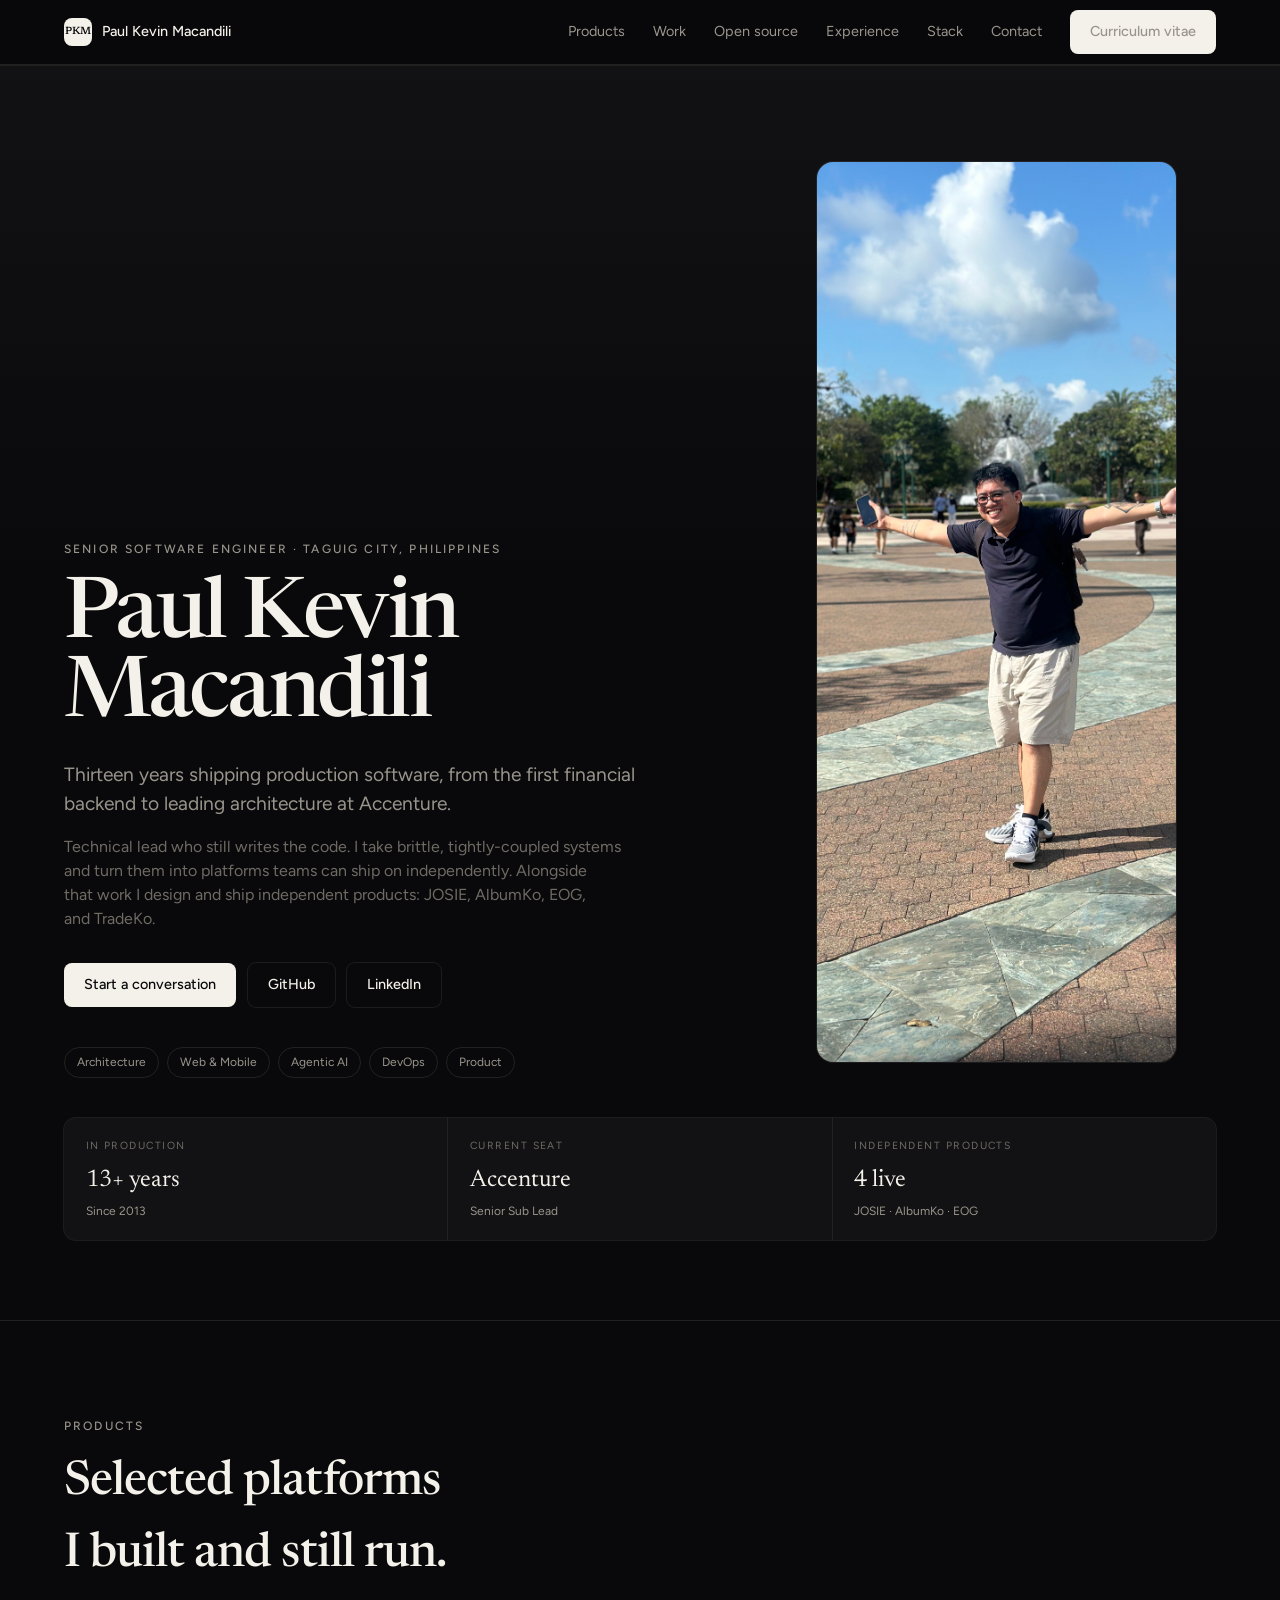
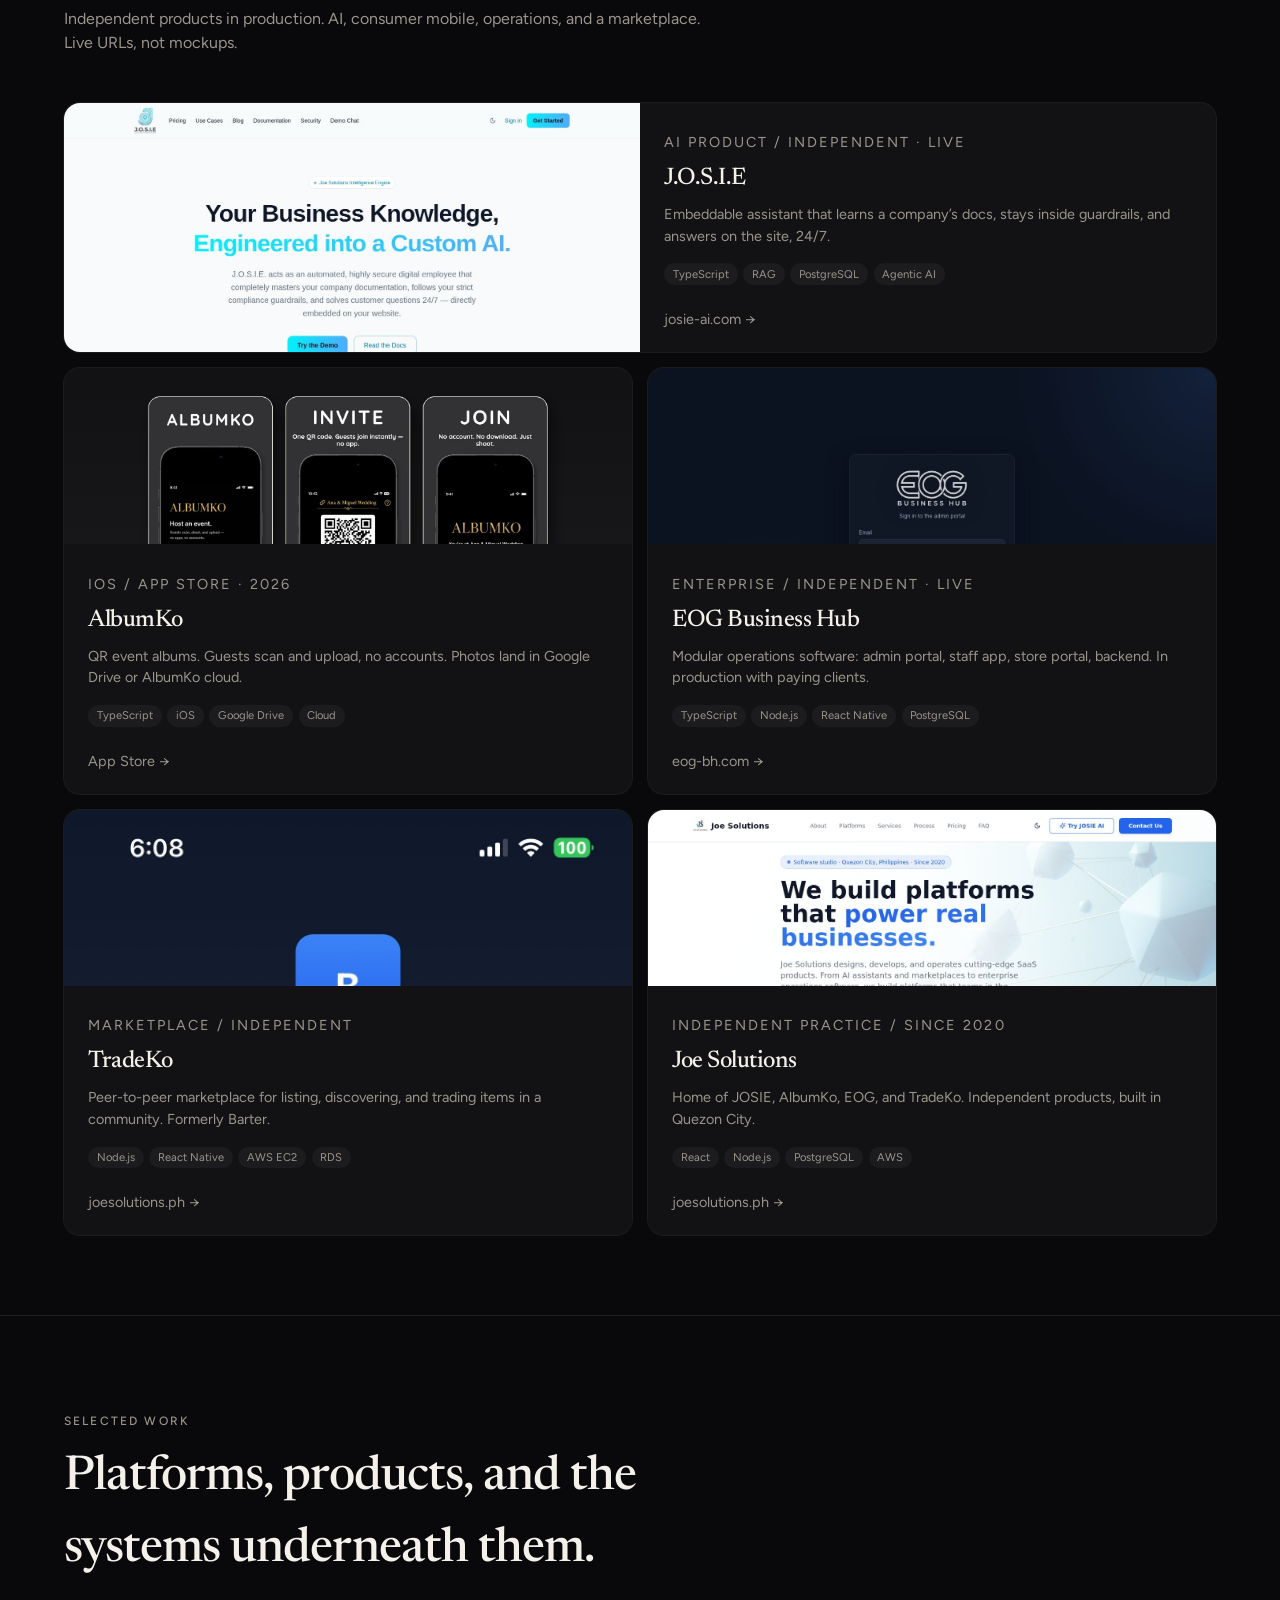
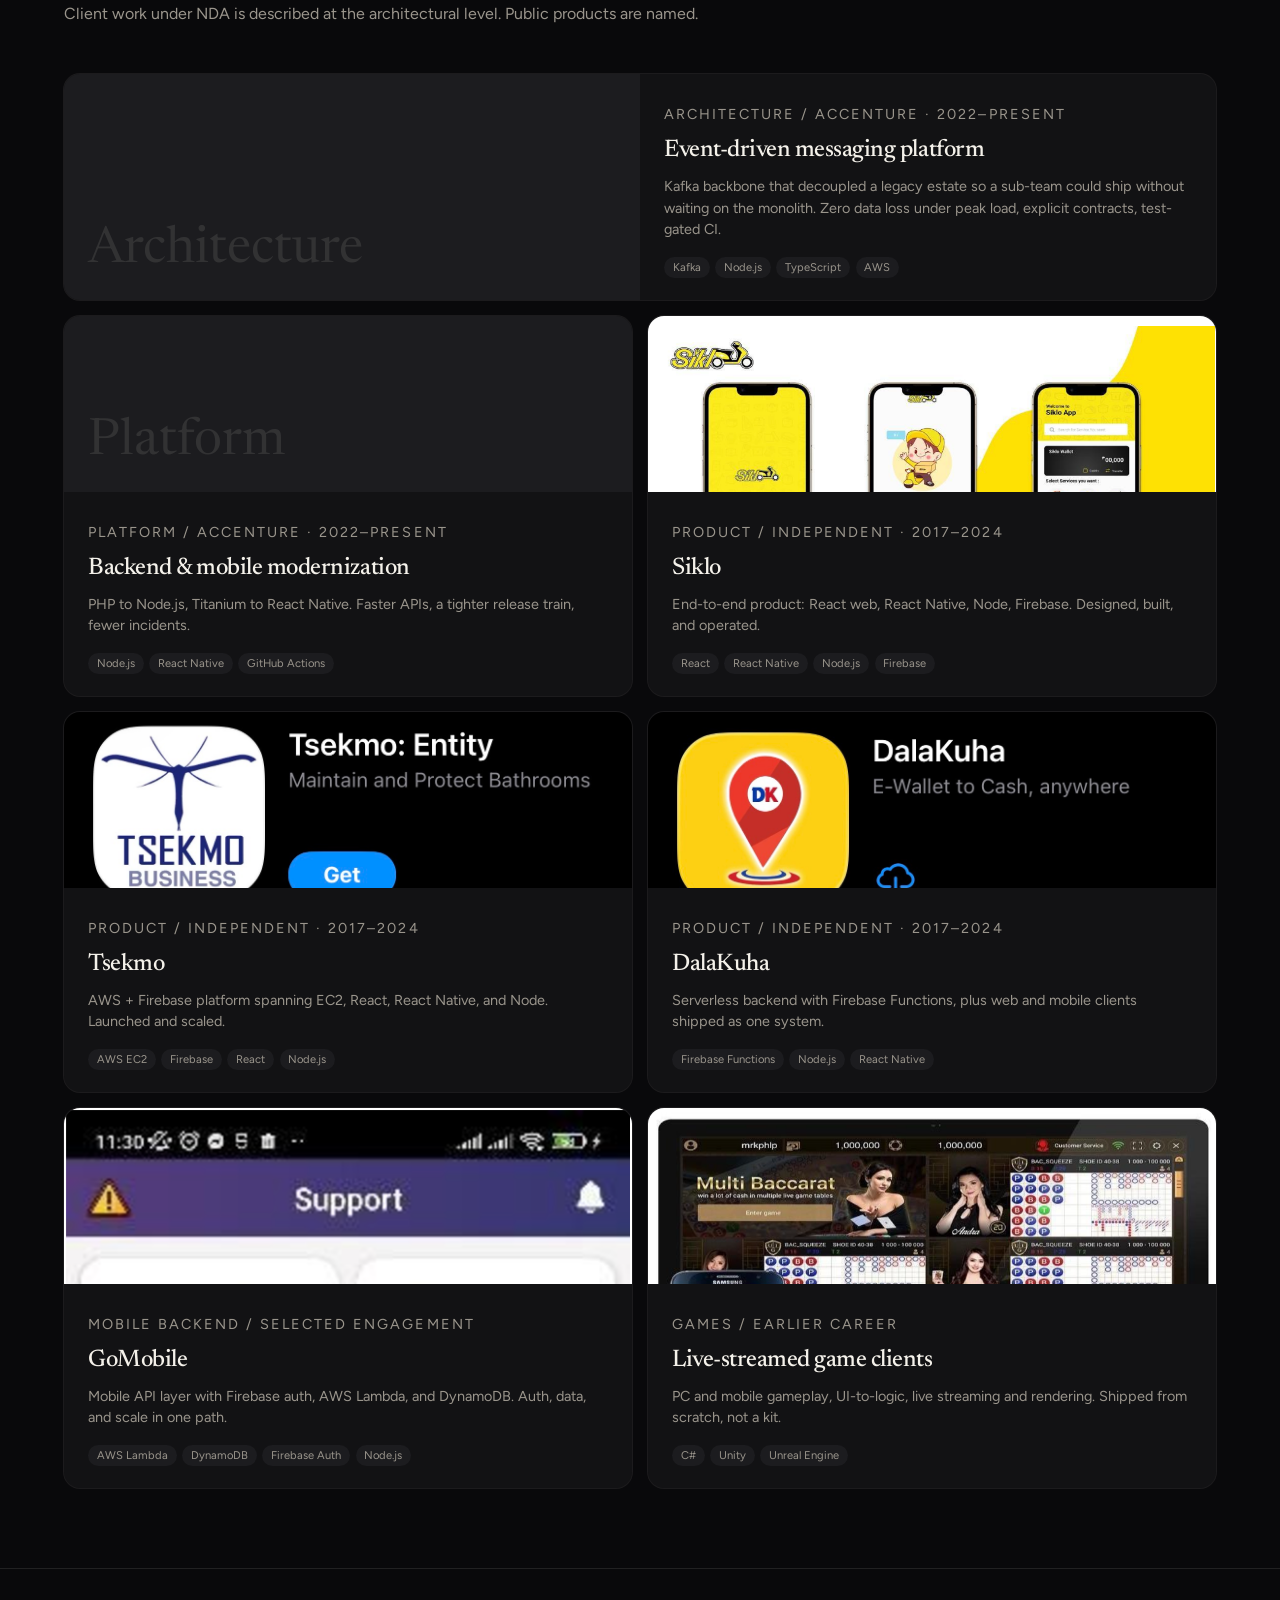
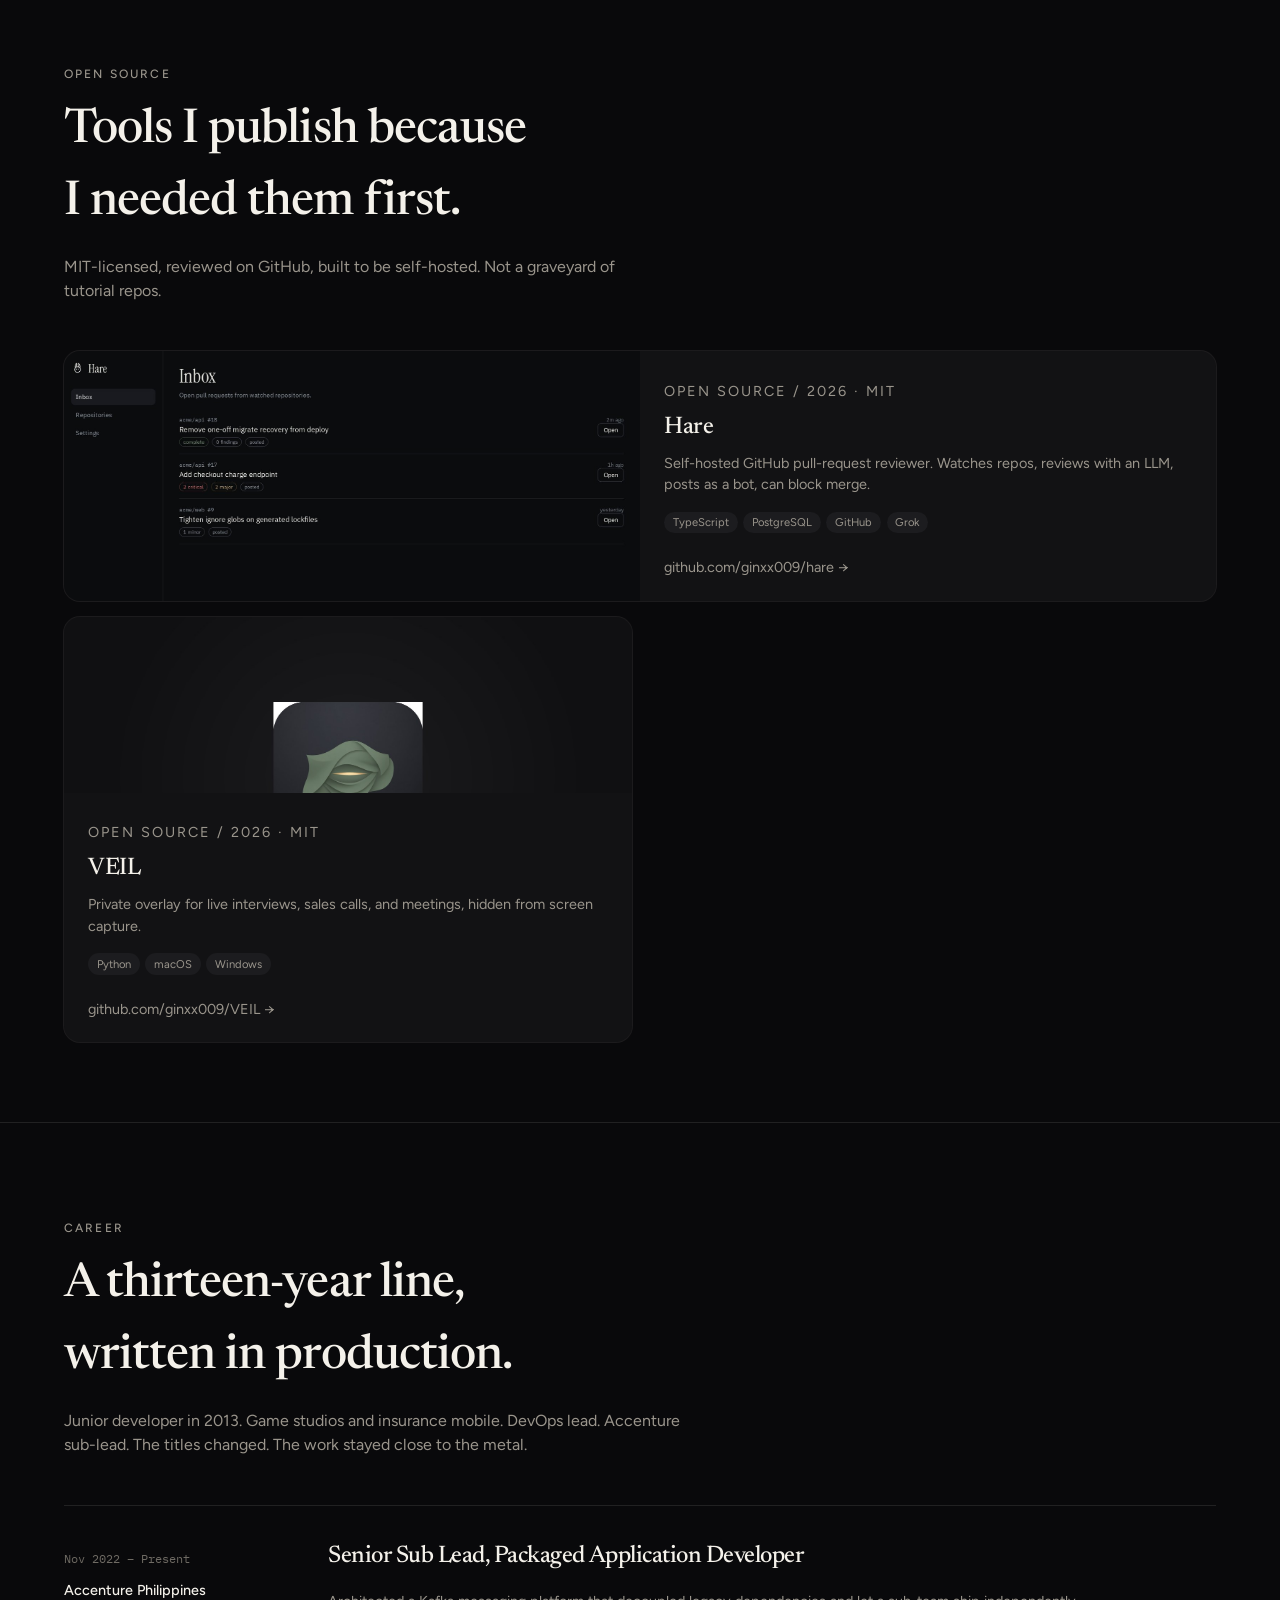
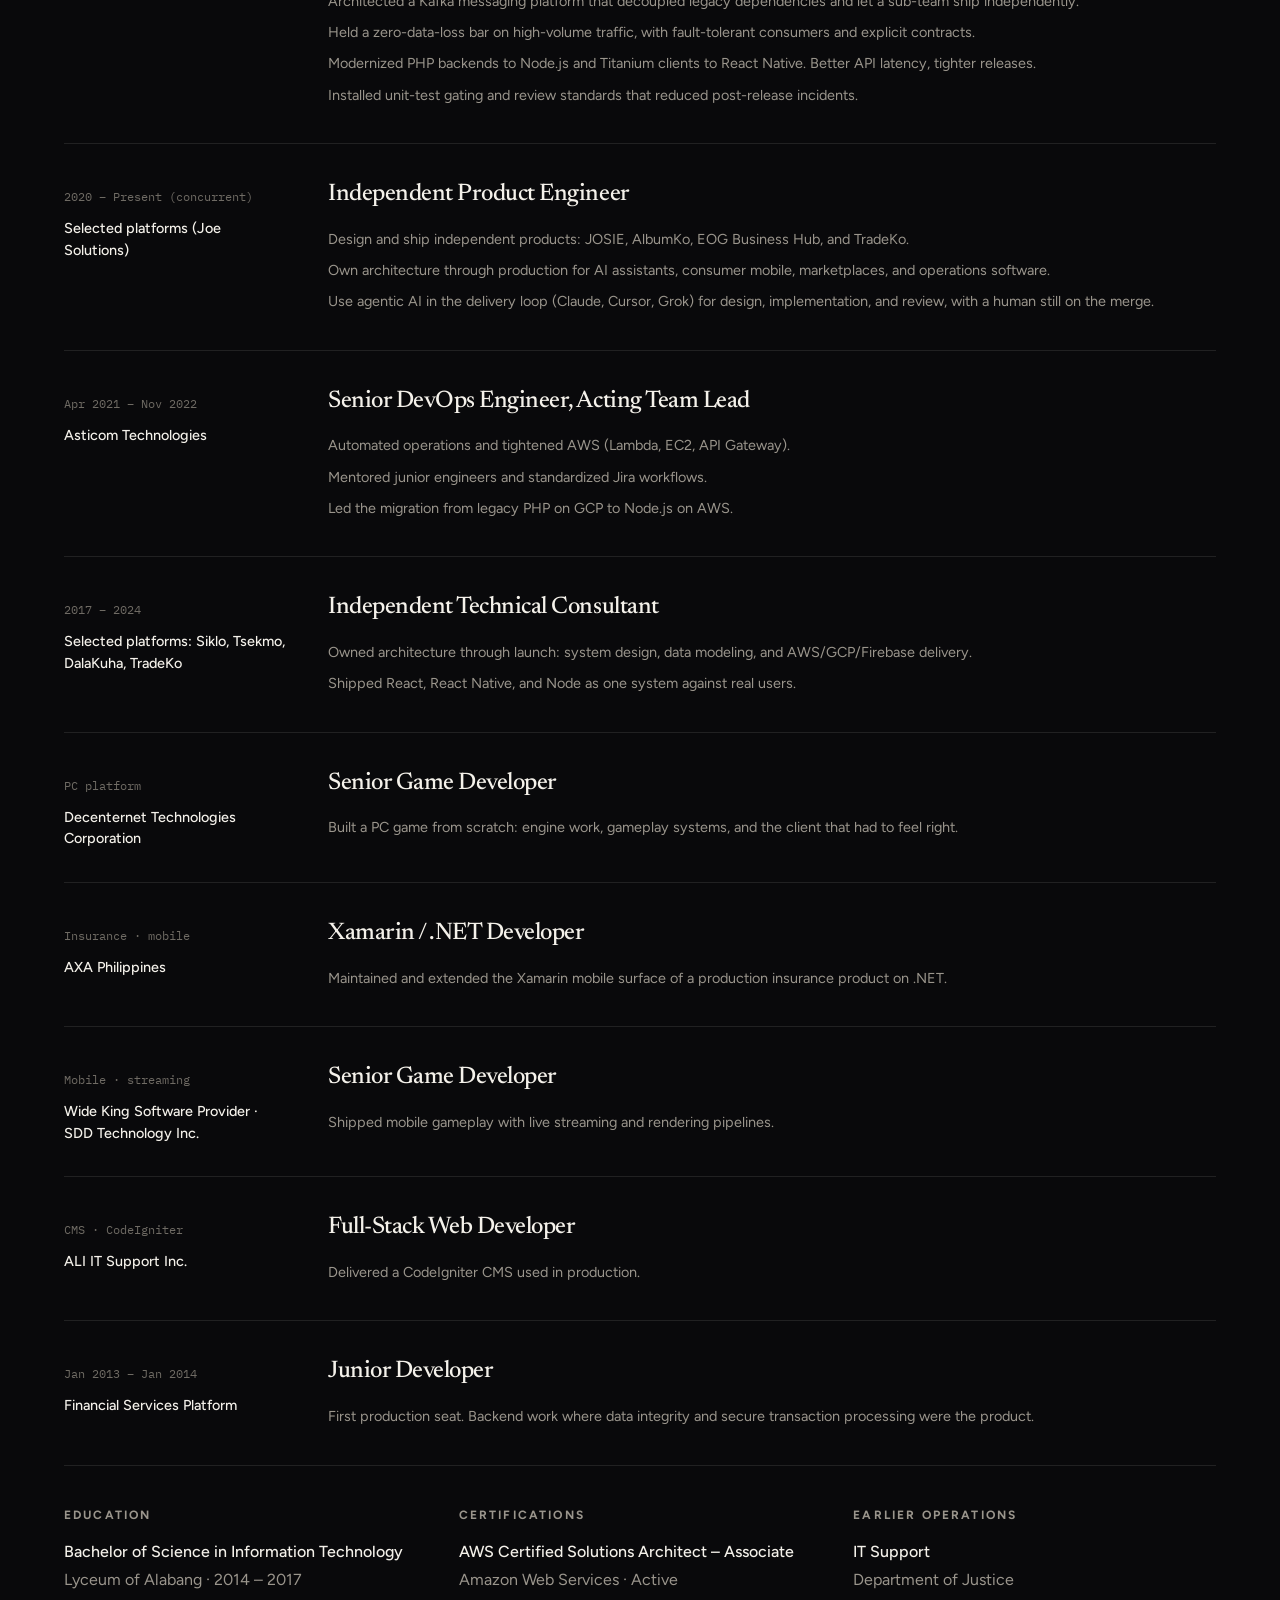
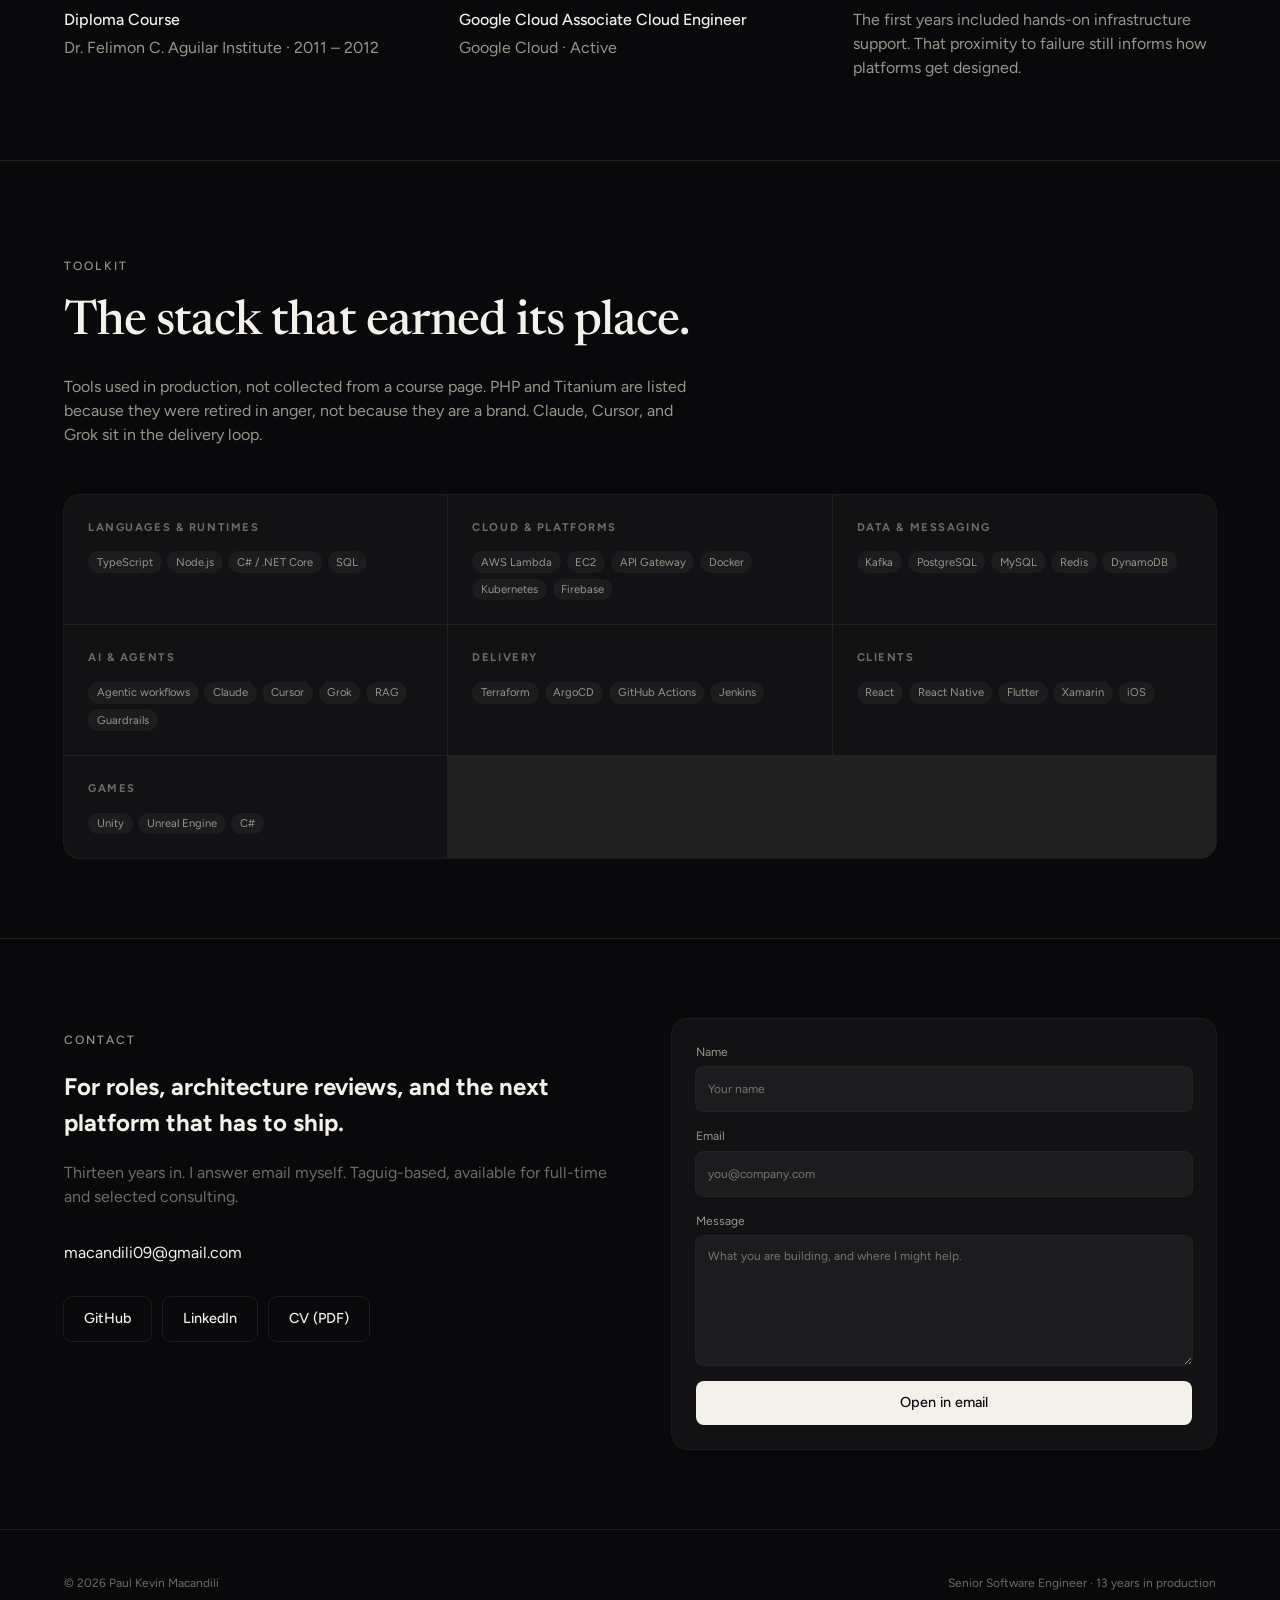
==== pkm.html @ 1a78fdb7 "Add cache-bust copy at /pkm.html so regional CDNs cannot serve the old index." ====
<!DOCTYPE html>
<html lang="en">
<head>
  <meta charset="utf-8" />
  <meta name="viewport" content="width=device-width, initial-scale=1" />
  <title>Paul Kevin Macandili · Senior Software Engineer</title>
  <meta name="description" content="Senior Software Engineer with 13 years in production. Architecture, web, mobile, DevOps, agentic AI, and game systems. Taguig, Philippines." />
  <meta name="theme-color" content="#09090b" />
  <meta name="author" content="Paul Kevin Macandili" />
  <meta http-equiv="Cache-Control" content="no-cache, no-store, must-revalidate" />
  <meta http-equiv="Pragma" content="no-cache" />
  <link rel="icon" type="image/svg+xml" href="favicon.svg?v=20260912" />
  <link rel="preconnect" href="https://fonts.googleapis.com" />
  <link rel="preconnect" href="https://fonts.gstatic.com" crossorigin />
  <link href="https://fonts.googleapis.com/css2?family=Figtree:ital,wght@0,400;0,500;0,600;0,700;1,400&family=IBM+Plex+Mono:wght@400;500&family=Newsreader:ital,opsz,wght@0,6..72,400;0,6..72,500;0,6..72,600;1,6..72,400&display=swap" rel="stylesheet" />
  <link rel="stylesheet" href="css/pkm.css?v=20260912c" />
</head>
<body>
  <a class="skip" href="#main">Skip to content</a>
  <header class="nav">
    <div class="wrap nav-inner">
      <a class="brand" href="#top"><span class="mark">PKM</span><span>Paul Kevin Macandili</span></a>
      <nav class="nav-links" aria-label="Primary">
        <a href="#products">Products</a>
        <a href="#work">Work</a>
        <a href="#open-source">Open source</a>
        <a href="#experience">Experience</a>
        <a href="#stack">Stack</a>
        <a href="#contact">Contact</a>
        <a class="btn btn-primary" href="file/Paul_Kevin_Macandili_CV_2025.pdf" download>Curriculum vitae</a>
      </nav>
      <button class="menu-btn" type="button" aria-label="Open menu" data-menu>☰</button>
    </div>
    <div class="wrap mobile-nav" id="mobile-nav" hidden>
      <a href="#products">Products</a>
      <a href="#work">Work</a>
      <a href="#open-source">Open source</a>
      <a href="#experience">Experience</a>
      <a href="#stack">Stack</a>
      <a href="#contact">Contact</a>
      <a href="file/Paul_Kevin_Macandili_CV_2025.pdf" download>Curriculum vitae</a>
    </div>
  </header>

  <main id="main">
    <section class="hero" id="top">
      <div class="wrap">
        <div class="hero-grid">
          <div>
            <p class="eyebrow">Senior Software Engineer · Taguig City, Philippines</p>
            <h1>Paul Kevin Macandili</h1>
            <p class="lede">Thirteen years shipping production software, from the first financial backend to leading architecture at Accenture.</p>
            <p class="body">Technical lead who still writes the code. I take brittle, tightly-coupled systems and turn them into platforms teams can ship on independently. Alongside that work I design and ship independent products: JOSIE, AlbumKo, EOG, and TradeKo.</p>
            <div class="actions">
              <a class="btn btn-primary" href="#contact">Start a conversation</a>
              <a class="btn btn-ghost" href="https://github.com/ginxx009" target="_blank" rel="noreferrer">GitHub</a>
              <a class="btn btn-ghost" href="https://linkedin.com/in/paulkevinm1995" target="_blank" rel="noreferrer">LinkedIn</a>
            </div>
            <ul class="chips">
              <li>Architecture</li>
              <li>Web & Mobile</li>
              <li>Agentic AI</li>
              <li>DevOps</li>
              <li>Product</li>
            </ul>
          </div>
          <figure class="photo">
            <img src="images/profile.jpg" alt="Paul Kevin Macandili, Senior Software Engineer" width="675" height="900" />
          </figure>
        </div>
        <dl class="metrics">
          <div>
            <dt>In production</dt>
            <dd>13+ years</dd>
            <dd class="note">Since 2013</dd>
          </div>
          <div>
            <dt>Current seat</dt>
            <dd>Accenture</dd>
            <dd class="note">Senior Sub Lead</dd>
          </div>
          <div>
            <dt>Independent products</dt>
            <dd>4 live</dd>
            <dd class="note">JOSIE · AlbumKo · EOG</dd>
          </div>
        </dl>
      </div>
    </section>

    <section id="products">
      <div class="wrap">
        <header class="sec-h">
          <p class="eyebrow">Products</p>
          <h2>Selected platforms I built and still run.</h2>
          <p>Independent products in production. AI, consumer mobile, operations, and a marketplace. Live URLs, not mockups.</p>
        </header>
        <ul class="work">
          <li>
            <article class="card">
              <div class="visual" style="padding:0;min-height:14rem"><img src="images/josie.jpg" alt="" /></div>
              <div class="card-body">
                <div>
                  <p class="kicker">AI product / Independent · live</p>
                  <h3>J.O.S.I.E</h3>
                  <p>Embeddable assistant that learns a company’s docs, stays inside guardrails, and answers on the site, 24/7.</p>
                </div>
                <ul class="tags"><li>TypeScript</li><li>RAG</li><li>PostgreSQL</li><li>Agentic AI</li></ul>
                <p><a href="https://josie-ai.com" target="_blank" rel="noreferrer">josie-ai.com →</a></p>
              </div>
            </article>
          </li>
          <li>
            <article class="card">
              <div class="visual" style="padding:0;min-height:11rem"><img src="images/albumko.jpg" alt="AlbumKo App Store screenshots" /></div>
              <div class="card-body">
                <div>
                  <p class="kicker">iOS / App Store · 2026</p>
                  <h3>AlbumKo</h3>
                  <p>QR event albums. Guests scan and upload, no accounts. Photos land in Google Drive or AlbumKo cloud.</p>
                </div>
                <ul class="tags"><li>TypeScript</li><li>iOS</li><li>Google Drive</li><li>Cloud</li></ul>
                <p><a href="https://apps.apple.com/us/app/albumko/id6804760243" target="_blank" rel="noreferrer">App Store →</a></p>
              </div>
            </article>
          </li>
          <li>
            <article class="card">
              <div class="visual" style="padding:0;min-height:11rem"><img src="images/eog.jpg" alt="" /></div>
              <div class="card-body">
                <div>
                  <p class="kicker">Enterprise / Independent · live</p>
                  <h3>EOG Business Hub</h3>
                  <p>Modular operations software: admin portal, staff app, store portal, backend. In production with paying clients.</p>
                </div>
                <ul class="tags"><li>TypeScript</li><li>Node.js</li><li>React Native</li><li>PostgreSQL</li></ul>
                <p><a href="https://eog-bh.com" target="_blank" rel="noreferrer">eog-bh.com →</a></p>
              </div>
            </article>
          </li>
          <li>
            <article class="card">
              <div class="visual" style="padding:0;min-height:11rem"><img src="images/tradeko.jpg" alt="" /></div>
              <div class="card-body">
                <div>
                  <p class="kicker">Marketplace / Independent</p>
                  <h3>TradeKo</h3>
                  <p>Peer-to-peer marketplace for listing, discovering, and trading items in a community. Formerly Barter.</p>
                </div>
                <ul class="tags"><li>Node.js</li><li>React Native</li><li>AWS EC2</li><li>RDS</li></ul>
                <p><a href="https://joesolutions.ph" target="_blank" rel="noreferrer">joesolutions.ph →</a></p>
              </div>
            </article>
          </li>
          <li>
            <article class="card">
              <div class="visual" style="padding:0;min-height:11rem"><img src="images/joesolutions.jpg" alt="" /></div>
              <div class="card-body">
                <div>
                  <p class="kicker">Independent practice / since 2020</p>
                  <h3>Joe Solutions</h3>
                  <p>Home of JOSIE, AlbumKo, EOG, and TradeKo. Independent products, built in Quezon City.</p>
                </div>
                <ul class="tags"><li>React</li><li>Node.js</li><li>PostgreSQL</li><li>AWS</li></ul>
                <p><a href="https://joesolutions.ph" target="_blank" rel="noreferrer">joesolutions.ph →</a></p>
              </div>
            </article>
          </li>
        </ul>
      </div>
    </section>

    <section id="work">
      <div class="wrap">
        <header class="sec-h">
          <p class="eyebrow">Selected work</p>
          <h2>Platforms, products, and the systems underneath them.</h2>
          <p>Client work under NDA is described at the architectural level. Public products are named.</p>
        </header>
        <ul class="work">
          <li>
            <article class="card">
              <div class="visual"><span class="kind">Architecture</span></div>
              <div class="card-body">
                <div>
                  <p class="kicker">Architecture / Accenture · 2022–present</p>
                  <h3>Event-driven messaging platform</h3>
                  <p>Kafka backbone that decoupled a legacy estate so a sub-team could ship without waiting on the monolith. Zero data loss under peak load, explicit contracts, test-gated CI.</p>
                </div>
                <ul class="tags"><li>Kafka</li><li>Node.js</li><li>TypeScript</li><li>AWS</li></ul>
              </div>
            </article>
          </li>
          <li>
            <article class="card">
              <div class="visual"><span class="kind">Platform</span></div>
              <div class="card-body">
                <div>
                  <p class="kicker">Platform / Accenture · 2022–present</p>
                  <h3>Backend & mobile modernization</h3>
                  <p>PHP to Node.js, Titanium to React Native. Faster APIs, a tighter release train, fewer incidents.</p>
                </div>
                <ul class="tags"><li>Node.js</li><li>React Native</li><li>GitHub Actions</li></ul>
              </div>
            </article>
          </li>
          <li>
            <article class="card">
              <div class="visual" style="padding:0;min-height:11rem"><img src="file/Projects/Siklo/img1.png" alt="" /></div>
              <div class="card-body">
                <div>
                  <p class="kicker">Product / Independent · 2017–2024</p>
                  <h3>Siklo</h3>
                  <p>End-to-end product: React web, React Native, Node, Firebase. Designed, built, and operated.</p>
                </div>
                <ul class="tags"><li>React</li><li>React Native</li><li>Node.js</li><li>Firebase</li></ul>
              </div>
            </article>
          </li>
          <li>
            <article class="card">
              <div class="visual" style="padding:0;min-height:11rem"><img src="file/Projects/Tsekmo/img1.jpg" alt="" /></div>
              <div class="card-body">
                <div>
                  <p class="kicker">Product / Independent · 2017–2024</p>
                  <h3>Tsekmo</h3>
                  <p>AWS + Firebase platform spanning EC2, React, React Native, and Node. Launched and scaled.</p>
                </div>
                <ul class="tags"><li>AWS EC2</li><li>Firebase</li><li>React</li><li>Node.js</li></ul>
              </div>
            </article>
          </li>
          <li>
            <article class="card">
              <div class="visual" style="padding:0;min-height:11rem"><img src="file/Projects/DalaKuha/img1.jpg" alt="" /></div>
              <div class="card-body">
                <div>
                  <p class="kicker">Product / Independent · 2017–2024</p>
                  <h3>DalaKuha</h3>
                  <p>Serverless backend with Firebase Functions, plus web and mobile clients shipped as one system.</p>
                </div>
                <ul class="tags"><li>Firebase Functions</li><li>Node.js</li><li>React Native</li></ul>
              </div>
            </article>
          </li>
          <li>
            <article class="card">
              <div class="visual" style="padding:0;min-height:11rem"><img src="file/Projects/GoMobile/img1.png" alt="" /></div>
              <div class="card-body">
                <div>
                  <p class="kicker">Mobile backend / Selected engagement</p>
                  <h3>GoMobile</h3>
                  <p>Mobile API layer with Firebase auth, AWS Lambda, and DynamoDB. Auth, data, and scale in one path.</p>
                </div>
                <ul class="tags"><li>AWS Lambda</li><li>DynamoDB</li><li>Firebase Auth</li><li>Node.js</li></ul>
              </div>
            </article>
          </li>
          <li>
            <article class="card">
              <div class="visual" style="padding:0;min-height:11rem"><img src="file/Projects/Games/img1.png" alt="" /></div>
              <div class="card-body">
                <div>
                  <p class="kicker">Games / earlier career</p>
                  <h3>Live-streamed game clients</h3>
                  <p>PC and mobile gameplay, UI-to-logic, live streaming and rendering. Shipped from scratch, not a kit.</p>
                </div>
                <ul class="tags"><li>C#</li><li>Unity</li><li>Unreal Engine</li></ul>
              </div>
            </article>
          </li>
        </ul>
      </div>
    </section>

    <section id="open-source">
      <div class="wrap">
        <header class="sec-h">
          <p class="eyebrow">Open source</p>
          <h2>Tools I publish because I needed them first.</h2>
          <p>MIT-licensed, reviewed on GitHub, built to be self-hosted. Not a graveyard of tutorial repos.</p>
        </header>
        <ul class="work">
          <li>
            <article class="card">
              <div class="visual" style="padding:0;min-height:14rem"><img src="images/hare.jpg" alt="Hare inbox of watched pull requests" /></div>
              <div class="card-body">
                <div>
                  <p class="kicker">Open source / 2026 · MIT</p>
                  <h3>Hare</h3>
                  <p>Self-hosted GitHub pull-request reviewer. Watches repos, reviews with an LLM, posts as a bot, can block merge.</p>
                </div>
                <ul class="tags"><li>TypeScript</li><li>PostgreSQL</li><li>GitHub</li><li>Grok</li></ul>
                <p><a href="https://github.com/ginxx009/hare" target="_blank" rel="noreferrer">github.com/ginxx009/hare →</a></p>
              </div>
            </article>
          </li>
          <li>
            <article class="card">
              <div class="visual" style="padding:0;min-height:11rem"><img src="images/veil.jpg" alt="VEIL icon" /></div>
              <div class="card-body">
                <div>
                  <p class="kicker">Open source / 2026 · MIT</p>
                  <h3>VEIL</h3>
                  <p>Private overlay for live interviews, sales calls, and meetings, hidden from screen capture.</p>
                </div>
                <ul class="tags"><li>Python</li><li>macOS</li><li>Windows</li></ul>
                <p><a href="https://github.com/ginxx009/VEIL" target="_blank" rel="noreferrer">github.com/ginxx009/VEIL →</a></p>
              </div>
            </article>
          </li>
        </ul>
      </div>
    </section>

    <section id="experience">
      <div class="wrap">
        <header class="sec-h">
          <p class="eyebrow">Career</p>
          <h2>A thirteen-year line, written in production.</h2>
          <p>Junior developer in 2013. Game studios and insurance mobile. DevOps lead. Accenture sub-lead. The titles changed. The work stayed close to the metal.</p>
        </header>
        <ol class="timeline">
          <li>
            <div>
              <p class="when">Nov 2022 – Present</p>
              <p class="co">Accenture Philippines</p>
            </div>
            <div>
              <h3>Senior Sub Lead, Packaged Application Developer</h3>
              <ul>
                <li>Architected a Kafka messaging platform that decoupled legacy dependencies and let a sub-team ship independently.</li>
                <li>Held a zero-data-loss bar on high-volume traffic, with fault-tolerant consumers and explicit contracts.</li>
                <li>Modernized PHP backends to Node.js and Titanium clients to React Native. Better API latency, tighter releases.</li>
                <li>Installed unit-test gating and review standards that reduced post-release incidents.</li>
              </ul>
            </div>
          </li>
          <li>
            <div>
              <p class="when">2020 – Present (concurrent)</p>
              <p class="co">Selected platforms (Joe Solutions)</p>
            </div>
            <div>
              <h3>Independent Product Engineer</h3>
              <ul>
                <li>Design and ship independent products: JOSIE, AlbumKo, EOG Business Hub, and TradeKo.</li>
                <li>Own architecture through production for AI assistants, consumer mobile, marketplaces, and operations software.</li>
                <li>Use agentic AI in the delivery loop (Claude, Cursor, Grok) for design, implementation, and review, with a human still on the merge.</li>
              </ul>
            </div>
          </li>
          <li>
            <div>
              <p class="when">Apr 2021 – Nov 2022</p>
              <p class="co">Asticom Technologies</p>
            </div>
            <div>
              <h3>Senior DevOps Engineer, Acting Team Lead</h3>
              <ul>
                <li>Automated operations and tightened AWS (Lambda, EC2, API Gateway).</li>
                <li>Mentored junior engineers and standardized Jira workflows.</li>
                <li>Led the migration from legacy PHP on GCP to Node.js on AWS.</li>
              </ul>
            </div>
          </li>
          <li>
            <div>
              <p class="when">2017 – 2024</p>
              <p class="co">Selected platforms: Siklo, Tsekmo, DalaKuha, TradeKo</p>
            </div>
            <div>
              <h3>Independent Technical Consultant</h3>
              <ul>
                <li>Owned architecture through launch: system design, data modeling, and AWS/GCP/Firebase delivery.</li>
                <li>Shipped React, React Native, and Node as one system against real users.</li>
              </ul>
            </div>
          </li>
          <li>
            <div>
              <p class="when">PC platform</p>
              <p class="co">Decenternet Technologies Corporation</p>
            </div>
            <div>
              <h3>Senior Game Developer</h3>
              <ul>
                <li>Built a PC game from scratch: engine work, gameplay systems, and the client that had to feel right.</li>
              </ul>
            </div>
          </li>
          <li>
            <div>
              <p class="when">Insurance · mobile</p>
              <p class="co">AXA Philippines</p>
            </div>
            <div>
              <h3>Xamarin / .NET Developer</h3>
              <ul>
                <li>Maintained and extended the Xamarin mobile surface of a production insurance product on .NET.</li>
              </ul>
            </div>
          </li>
          <li>
            <div>
              <p class="when">Mobile · streaming</p>
              <p class="co">Wide King Software Provider · SDD Technology Inc.</p>
            </div>
            <div>
              <h3>Senior Game Developer</h3>
              <ul>
                <li>Shipped mobile gameplay with live streaming and rendering pipelines.</li>
              </ul>
            </div>
          </li>
          <li>
            <div>
              <p class="when">CMS · CodeIgniter</p>
              <p class="co">ALI IT Support Inc.</p>
            </div>
            <div>
              <h3>Full-Stack Web Developer</h3>
              <ul>
                <li>Delivered a CodeIgniter CMS used in production.</li>
              </ul>
            </div>
          </li>
          <li>
            <div>
              <p class="when">Jan 2013 – Jan 2014</p>
              <p class="co">Financial Services Platform</p>
            </div>
            <div>
              <h3>Junior Developer</h3>
              <ul>
                <li>First production seat. Backend work where data integrity and secure transaction processing were the product.</li>
              </ul>
            </div>
          </li>
        </ol>
        <div class="split split-3">
          <div>
            <h3>Education</h3>
            <p style="margin:1rem 0 0;font-weight:500">Bachelor of Science in Information Technology</p>
            <p style="color:var(--muted);margin:0.25rem 0 0">Lyceum of Alabang · 2014 – 2017</p>
            <p style="margin:1rem 0 0;font-weight:500">Diploma Course</p>
            <p style="color:var(--muted);margin:0.25rem 0 0">Dr. Felimon C. Aguilar Institute · 2011 – 2012</p>
          </div>
          <div>
            <h3>Certifications</h3>
            <p style="margin:1rem 0 0;font-weight:500">AWS Certified Solutions Architect – Associate</p>
            <p style="color:var(--muted);margin:0.25rem 0 0">Amazon Web Services · Active</p>
            <p style="margin:1rem 0 0;font-weight:500">Google Cloud Associate Cloud Engineer</p>
            <p style="color:var(--muted);margin:0.25rem 0 0">Google Cloud · Active</p>
          </div>
          <div>
            <h3>Earlier operations</h3>
            <p style="margin:1rem 0 0;font-weight:500">IT Support</p>
            <p style="color:var(--muted);margin:0.25rem 0 0">Department of Justice</p>
            <p style="color:var(--muted);margin:1rem 0 0">The first years included hands-on infrastructure support. That proximity to failure still informs how platforms get designed.</p>
          </div>
        </div>
      </div>
    </section>

    <section id="stack">
      <div class="wrap">
        <header class="sec-h">
          <p class="eyebrow">Toolkit</p>
          <h2>The stack that earned its place.</h2>
          <p>Tools used in production, not collected from a course page. PHP and Titanium are listed because they were retired in anger, not because they are a brand. Claude, Cursor, and Grok sit in the delivery loop.</p>
        </header>
        <div class="stack">
          <article><h3>Languages & runtimes</h3><ul class="tags"><li>TypeScript</li><li>Node.js</li><li>C# / .NET Core</li><li>SQL</li></ul></article>
          <article><h3>Cloud & platforms</h3><ul class="tags"><li>AWS Lambda</li><li>EC2</li><li>API Gateway</li><li>Docker</li><li>Kubernetes</li><li>Firebase</li></ul></article>
          <article><h3>Data & messaging</h3><ul class="tags"><li>Kafka</li><li>PostgreSQL</li><li>MySQL</li><li>Redis</li><li>DynamoDB</li></ul></article>
          <article><h3>AI & agents</h3><ul class="tags"><li>Agentic workflows</li><li>Claude</li><li>Cursor</li><li>Grok</li><li>RAG</li><li>Guardrails</li></ul></article>
          <article><h3>Delivery</h3><ul class="tags"><li>Terraform</li><li>ArgoCD</li><li>GitHub Actions</li><li>Jenkins</li></ul></article>
          <article><h3>Clients</h3><ul class="tags"><li>React</li><li>React Native</li><li>Flutter</li><li>Xamarin</li><li>iOS</li></ul></article>
          <article><h3>Games</h3><ul class="tags"><li>Unity</li><li>Unreal Engine</li><li>C#</li></ul></article>
        </div>
      </div>
    </section>

    <section id="contact">
      <div class="wrap contact">
        <div>
          <p class="eyebrow">Contact</p>
          <h2>For roles, architecture reviews, and the next platform that has to ship.</h2>
          <p class="body">Thirteen years in. I answer email myself. Taguig-based, available for full-time and selected consulting.</p>
          <p style="margin-top:2rem"><a href="mailto:macandili09@gmail.com">macandili09@gmail.com</a></p>
          <div class="actions">
            <a class="btn btn-ghost" href="https://github.com/ginxx009" target="_blank" rel="noreferrer">GitHub</a>
            <a class="btn btn-ghost" href="https://linkedin.com/in/paulkevinm1995" target="_blank" rel="noreferrer">LinkedIn</a>
            <a class="btn btn-ghost" href="file/Paul_Kevin_Macandili_CV_2025.pdf" download>CV (PDF)</a>
          </div>
        </div>
        <form id="contact-form">
          <label>Name <input required name="name" autocomplete="name" placeholder="Your name" /></label>
          <label>Email <input required type="email" name="email" autocomplete="email" placeholder="you@company.com" /></label>
          <label>Message <textarea required name="message" rows="6" placeholder="What you are building, and where I might help."></textarea></label>
          <button class="btn btn-primary" type="submit">Open in email</button>
        </form>
      </div>
    </section>
  </main>

  <footer>
    <div class="wrap foot">
      <p>© 2026 Paul Kevin Macandili</p>
      <p>Senior Software Engineer · 13 years in production</p>
    </div>
  </footer>

  <script>
    document.querySelector('[data-menu]').addEventListener('click', function () {
      var nav = document.getElementById('mobile-nav');
      var open = nav.hasAttribute('hidden');
      if (open) { nav.removeAttribute('hidden'); nav.setAttribute('open', ''); }
      else { nav.setAttribute('hidden', ''); nav.removeAttribute('open'); }
    });
    document.getElementById('contact-form').addEventListener('submit', function (e) {
      e.preventDefault();
      var d = new FormData(e.target);
      var name = String(d.get('name') || '').trim();
      var email = String(d.get('email') || '').trim();
      var message = String(d.get('message') || '').trim();
      var subject = encodeURIComponent(name ? 'Introduction from ' + name : 'Introduction from portfolio');
      var body = encodeURIComponent(message + '\n\n- ' + name + (email ? ' · ' + email : ''));
      window.location.href = 'mailto:macandili09@gmail.com?subject=' + subject + '&body=' + body;
    });
  </script>
</body>
</html>
---- css/pkm.css ----
:root {
  --bg: #09090b;
  --surface: #121214;
  --elevated: #1c1c1f;
  --fg: #f4f1ea;
  --muted: #9a958c;
  --subtle: #6f6b64;
  --border: rgba(244, 241, 234, 0.1);
  --shadow: 0 0 0 1px rgba(244, 241, 234, 0.08);
  --shadow-hover: 0 0 0 1px rgba(244, 241, 234, 0.16);
  --font-sans: "Figtree", ui-sans-serif, system-ui, sans-serif;
  --font-display: "Newsreader", "Times New Roman", serif;
  --font-mono: "IBM Plex Mono", ui-monospace, Menlo, Consolas, monospace;
  --ease: cubic-bezier(0.23, 1, 0.32, 1);
}
*, *::before, *::after { box-sizing: border-box; }
html { scroll-behavior: smooth; -webkit-font-smoothing: antialiased; }
html, body { margin: 0; background: var(--bg); color: var(--fg); font-family: var(--font-sans); line-height: 1.5; }
img { max-width: 100%; display: block; }
a { color: inherit; text-decoration: none; }
button, [role="button"] { cursor: pointer; font: inherit; }
.skip { position: absolute; left: -999px; }
.skip:focus { left: 1rem; top: 1rem; z-index: 80; background: var(--fg); color: var(--bg); padding: 0.5rem 0.75rem; border-radius: 8px; }
.wrap { width: min(72rem, calc(100% - 2rem)); margin-inline: auto; }
.nav { position: sticky; top: 0; z-index: 40; border-bottom: 1px solid var(--border); background: color-mix(in oklab, var(--bg) 90%, transparent); backdrop-filter: blur(12px); }
.nav-inner { display: flex; align-items: center; justify-content: space-between; height: 4rem; }
.brand { display: flex; align-items: center; gap: 0.65rem; font-weight: 500; font-size: 0.9rem; }
.mark { width: 1.75rem; height: 1.75rem; display: grid; place-items: center; background: var(--fg); color: var(--bg); border-radius: 8px; font-family: var(--font-display); font-size: 0.65rem; }
.nav-links { display: flex; align-items: center; gap: 1.75rem; }
.nav-links a { color: var(--muted); font-size: 0.9rem; }
.nav-links a:hover { color: var(--fg); }
.btn { display: inline-flex; align-items: center; justify-content: center; gap: 0.5rem; height: 2.75rem; padding: 0 1.25rem; border-radius: 8px; border: 0; font-size: 0.9rem; font-weight: 500; }
.btn-primary { background: var(--fg); color: var(--bg); }
.btn-ghost { background: transparent; color: var(--fg); box-shadow: var(--shadow); }
.btn-ghost:hover { box-shadow: var(--shadow-hover); }
.menu-btn { display: none; width: 2.75rem; height: 2.75rem; background: transparent; color: var(--fg); box-shadow: var(--shadow); border-radius: 8px; border: 0; }
.hero { position: relative; padding: 5rem 0 4rem; }
.hero::before { content: ""; position: absolute; inset: 0; background: linear-gradient(180deg, var(--surface) 0%, var(--bg) 42%); pointer-events: none; }
.hero-grid { position: relative; display: grid; gap: 2.5rem; grid-template-columns: minmax(0, 1.15fr) minmax(18rem, 0.75fr); align-items: end; }
.eyebrow { font-size: 0.75rem; font-weight: 500; letter-spacing: 0.18em; text-transform: uppercase; color: var(--muted); }
h1 { font-family: var(--font-display); font-weight: 500; font-size: clamp(2.5rem, 7.5vw, 5.25rem); line-height: 0.95; letter-spacing: -0.03em; margin: 1.25rem 0 0; text-wrap: balance; }
.lede { max-width: 36rem; font-size: 1.2rem; color: var(--muted); margin: 1.5rem 0 0; text-wrap: pretty; }
.body { max-width: 36rem; color: var(--subtle); margin: 1rem 0 0; text-wrap: pretty; }
.actions { display: flex; flex-wrap: wrap; gap: 0.75rem; margin-top: 2rem; }
.chips { display: flex; flex-wrap: wrap; gap: 0.5rem; margin: 2.5rem 0 0; padding: 0; list-style: none; }
.chips li { border: 1px solid var(--border); border-radius: 999px; padding: 0.35rem 0.75rem; font-size: 0.75rem; color: var(--muted); }
.photo { overflow: hidden; border-radius: 16px; box-shadow: var(--shadow); background: var(--elevated); }
.photo img { width: 100%; aspect-ratio: 4/5; object-fit: cover; object-position: center 18%; }
.metrics { position: relative; margin-top: 2.5rem; display: grid; grid-template-columns: repeat(3, 1fr); gap: 1px; background: var(--border); border-radius: 12px; overflow: hidden; box-shadow: var(--shadow); }
.metrics div { background: var(--surface); padding: 1.25rem 1.35rem; }
.metrics dt { font-size: 0.65rem; letter-spacing: 0.14em; text-transform: uppercase; color: var(--subtle); }
.metrics dd { margin: 0.5rem 0 0; font-family: var(--font-display); font-size: 1.5rem; }
.metrics .note { margin-top: 0.25rem; font-size: 0.75rem; color: var(--muted); font-family: var(--font-sans); }
section { border-top: 1px solid var(--border); padding: 5rem 0; }
.sec-h { max-width: 40rem; }
.sec-h h2 { font-family: var(--font-display); font-weight: 500; font-size: clamp(2rem, 4vw, 3rem); letter-spacing: -0.02em; margin: 0.75rem 0 0; text-wrap: balance; }
.sec-h p { color: var(--muted); margin: 1rem 0 0; text-wrap: pretty; }
.work { display: grid; grid-template-columns: 1fr 1fr; gap: 1rem; margin: 3rem 0 0; padding: 0; list-style: none; }
.work li:first-child { grid-column: 1 / -1; }
.card { display: flex; flex-direction: column; overflow: hidden; background: var(--surface); border-radius: 16px; box-shadow: var(--shadow); color: inherit; text-align: left; border: 0; width: 100%; min-width: 0; }
.work li:first-child .card { display: grid; grid-template-columns: 1fr 1fr; }
.visual { min-height: 11rem; background: var(--elevated); overflow: hidden; position: relative; display: flex; flex-direction: column; justify-content: flex-end; padding: 1.5rem; }
.visual img { position: absolute; inset: 0; width: 100%; height: 100%; object-fit: cover; object-position: top; padding: 0; }
.kind { font-family: var(--font-display); font-size: clamp(1.75rem, 4vw, 3.5rem); color: color-mix(in oklab, var(--fg) 10%, transparent); line-height: 1; word-break: break-word; }
.card-body { padding: 1.35rem 1.5rem; display: flex; flex-direction: column; justify-content: space-between; gap: 1rem; min-width: 0; }
.kicker { font-size: 0.7rem; letter-spacing: 0.14em; text-transform: uppercase; color: var(--subtle); }
.card h3 { font-family: var(--font-display); font-size: 1.5rem; font-weight: 500; margin: 0.4rem 0 0; letter-spacing: -0.02em; }
.card p { margin: 0.5rem 0 0; color: var(--muted); font-size: 0.9rem; }
.tags { display: flex; flex-wrap: wrap; gap: 0.35rem; padding: 0; list-style: none; margin: 0; }
.tags li { background: var(--elevated); border-radius: 999px; padding: 0.15rem 0.55rem; font-size: 0.7rem; color: var(--muted); }
.timeline { margin: 3rem 0 0; padding: 0; list-style: none; border-top: 1px solid var(--border); }
.timeline li { display: grid; grid-template-columns: 14rem 1fr; gap: 2.5rem; padding: 2rem 0; border-bottom: 1px solid var(--border); }
.when { font-family: var(--font-mono); font-size: 0.75rem; color: var(--subtle); }
.co { margin: 0.4rem 0 0; font-size: 0.9rem; font-weight: 500; }
.timeline h3 { font-family: var(--font-display); font-size: 1.5rem; font-weight: 500; margin: 0; letter-spacing: -0.02em; }
.timeline ul { margin: 0.75rem 0 0; padding: 0; list-style: none; }
.timeline ul li { display: block; border: 0; padding: 0.3rem 0; color: var(--muted); font-size: 0.9rem; grid-template-columns: none; }
.split { display: grid; grid-template-columns: 1fr 1fr; gap: 2rem; margin-top: 2.5rem; }
.split-3 { grid-template-columns: 1fr 1fr 1fr; }
.split h3 { font-size: 0.75rem; letter-spacing: 0.18em; text-transform: uppercase; color: var(--muted); margin: 0; white-space: nowrap; }
.stack { display: grid; grid-template-columns: repeat(3, 1fr); gap: 1px; margin: 3rem 0 0; background: var(--border); border-radius: 16px; overflow: hidden; box-shadow: var(--shadow); }
.stack article { background: var(--surface); padding: 1.5rem; }
.stack h3 { font-size: 0.7rem; letter-spacing: 0.14em; text-transform: uppercase; color: var(--subtle); margin: 0 0 1rem; }
.contact { display: grid; grid-template-columns: 1fr 1fr; gap: 4rem; }
form { background: var(--surface); box-shadow: var(--shadow); border-radius: 16px; padding: 1.5rem; display: flex; flex-direction: column; gap: 1rem; }
label { display: flex; flex-direction: column; gap: 0.4rem; font-size: 0.75rem; color: var(--muted); }
input, textarea { height: 2.75rem; border: 0; border-radius: 8px; background: var(--elevated); color: var(--fg); padding: 0 0.75rem; box-shadow: var(--shadow); font: inherit; }
textarea { height: auto; padding: 0.65rem 0.75rem; resize: vertical; }
footer { border-top: 1px solid var(--border); }
.foot { display: flex; justify-content: space-between; gap: 0.5rem; padding: 2rem 0; font-size: 0.75rem; color: var(--subtle); }
dialog { border: 1px solid var(--border); background: var(--surface); color: var(--fg); border-radius: 16px; padding: 1.5rem; width: min(40rem, calc(100% - 1.5rem)); }
dialog::backdrop { background: color-mix(in oklab, var(--bg) 80%, transparent); }
.mobile-nav { display: none; }
@media (max-width: 960px) {
  .split-3 { grid-template-columns: 1fr 1fr; }
}
@media (max-width: 860px) {
  .nav-links { display: none; }
  .menu-btn { display: grid; place-items: center; }
  .hero-grid, .work, .work li:first-child .card, .timeline li, .split, .split-3, .stack, .contact { grid-template-columns: 1fr; }
  .metrics { grid-template-columns: 1fr; }
  .hero { padding: 3.5rem 0 2.5rem; }
  section { padding: 3.5rem 0; }
  .mobile-nav[open] { display: flex; flex-direction: column; gap: 0.25rem; padding: 1rem 0 1.25rem; }
  .mobile-nav a { display: flex; align-items: center; height: 2.75rem; color: var(--fg); }
  .kind { font-size: 2rem; }
}
@media (prefers-reduced-motion: reduce) {
  html { scroll-behavior: auto; }
}
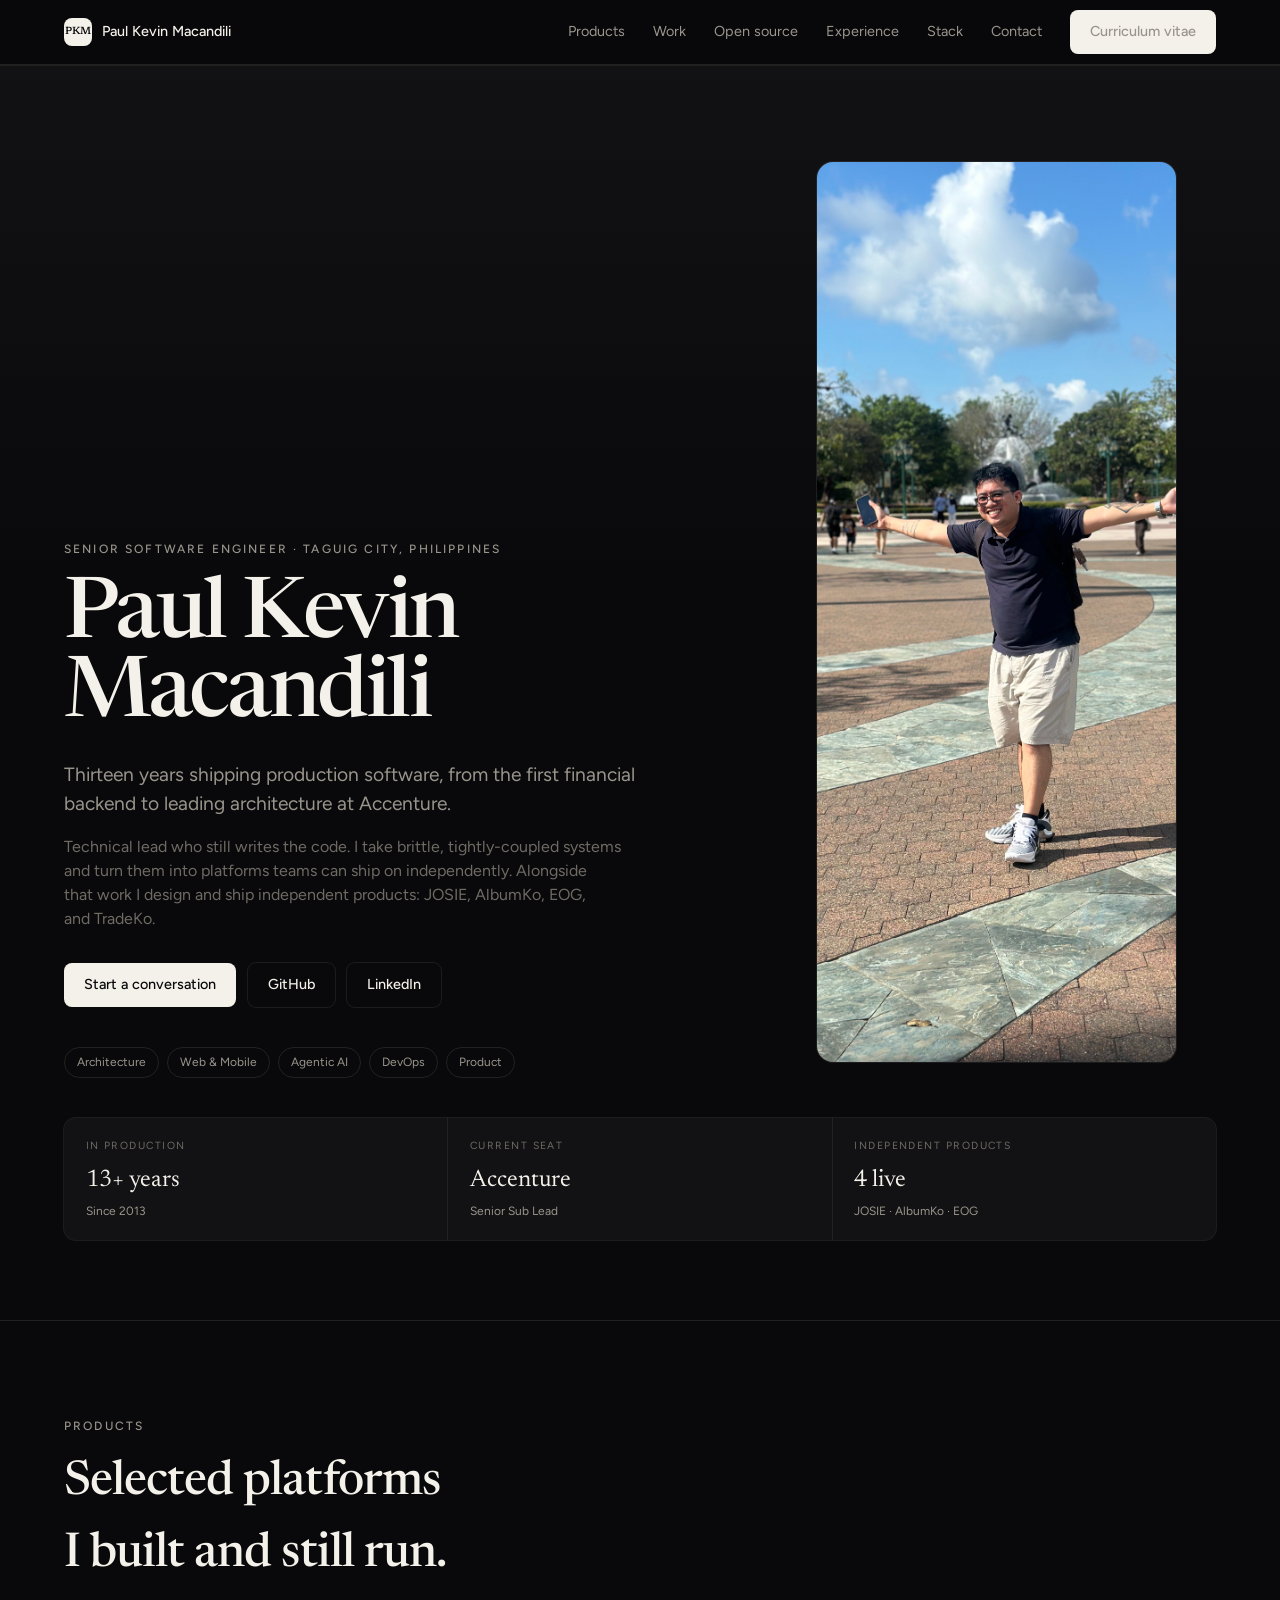
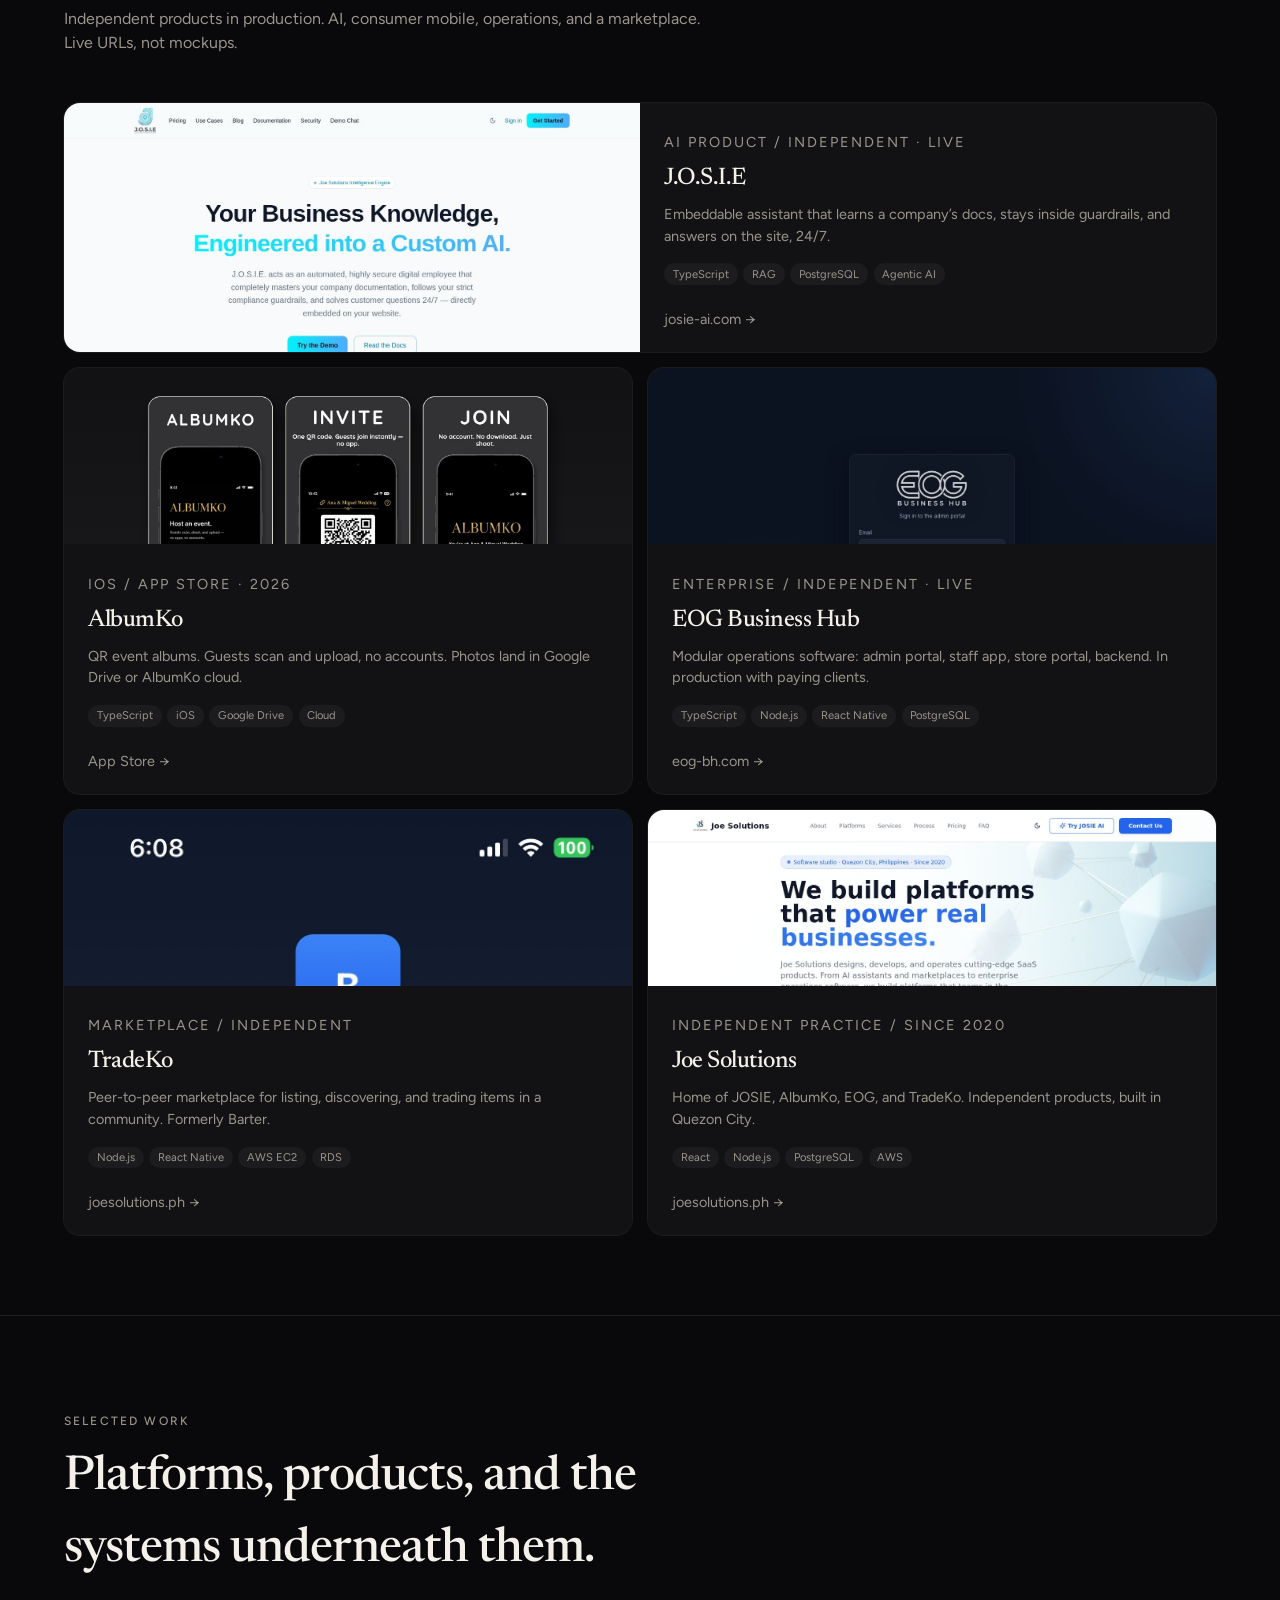
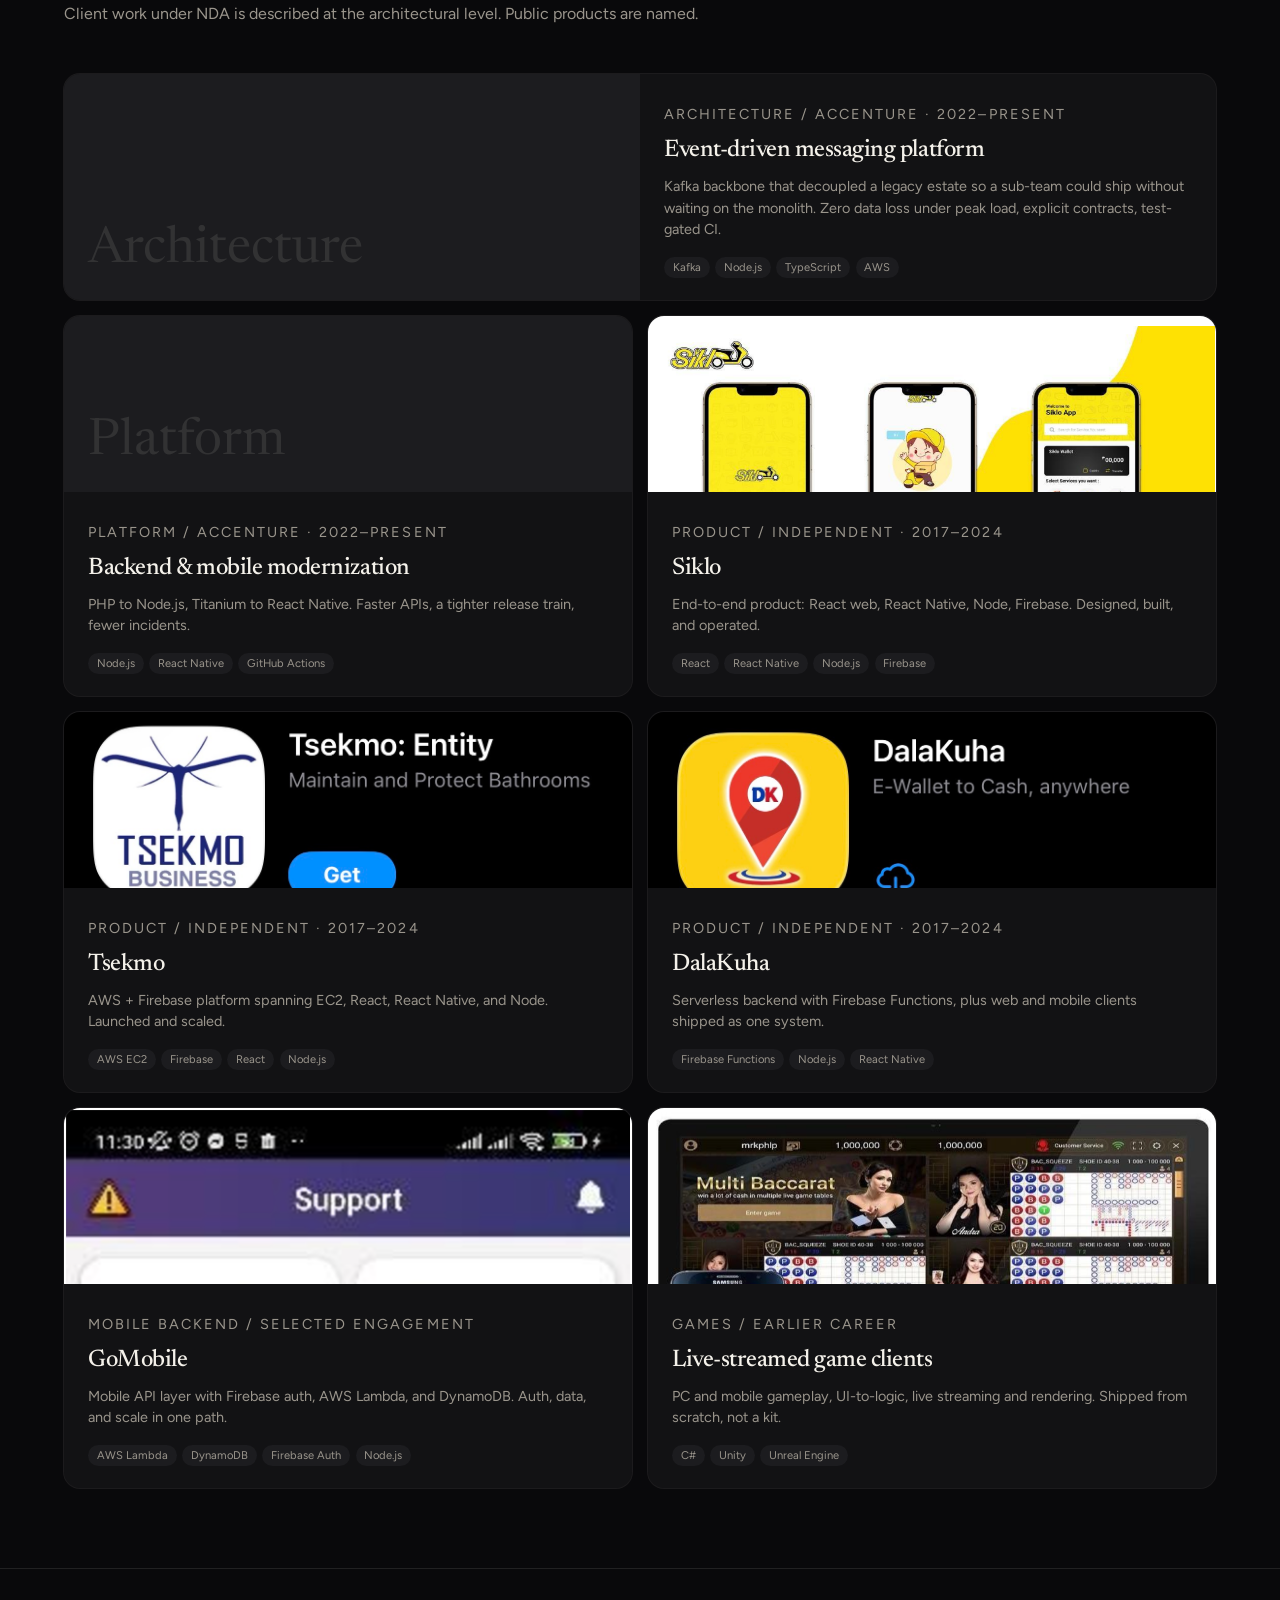
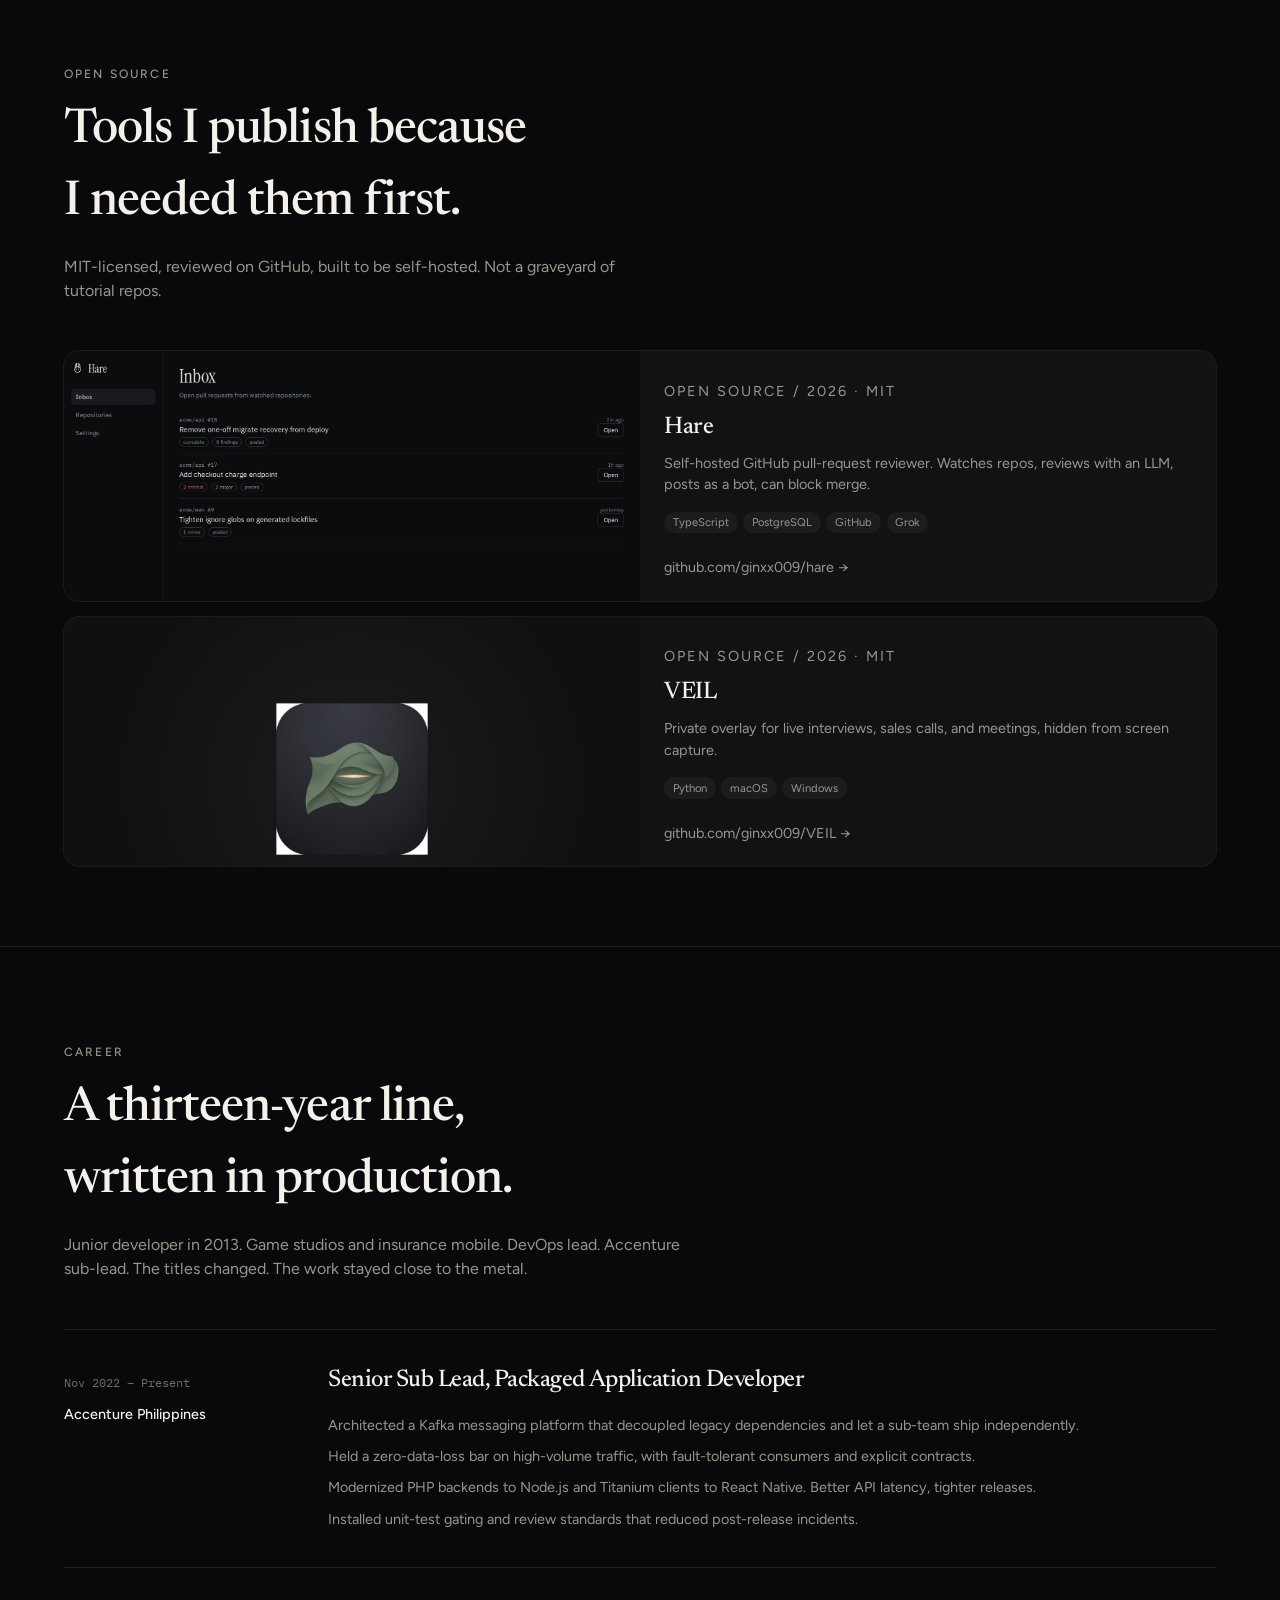
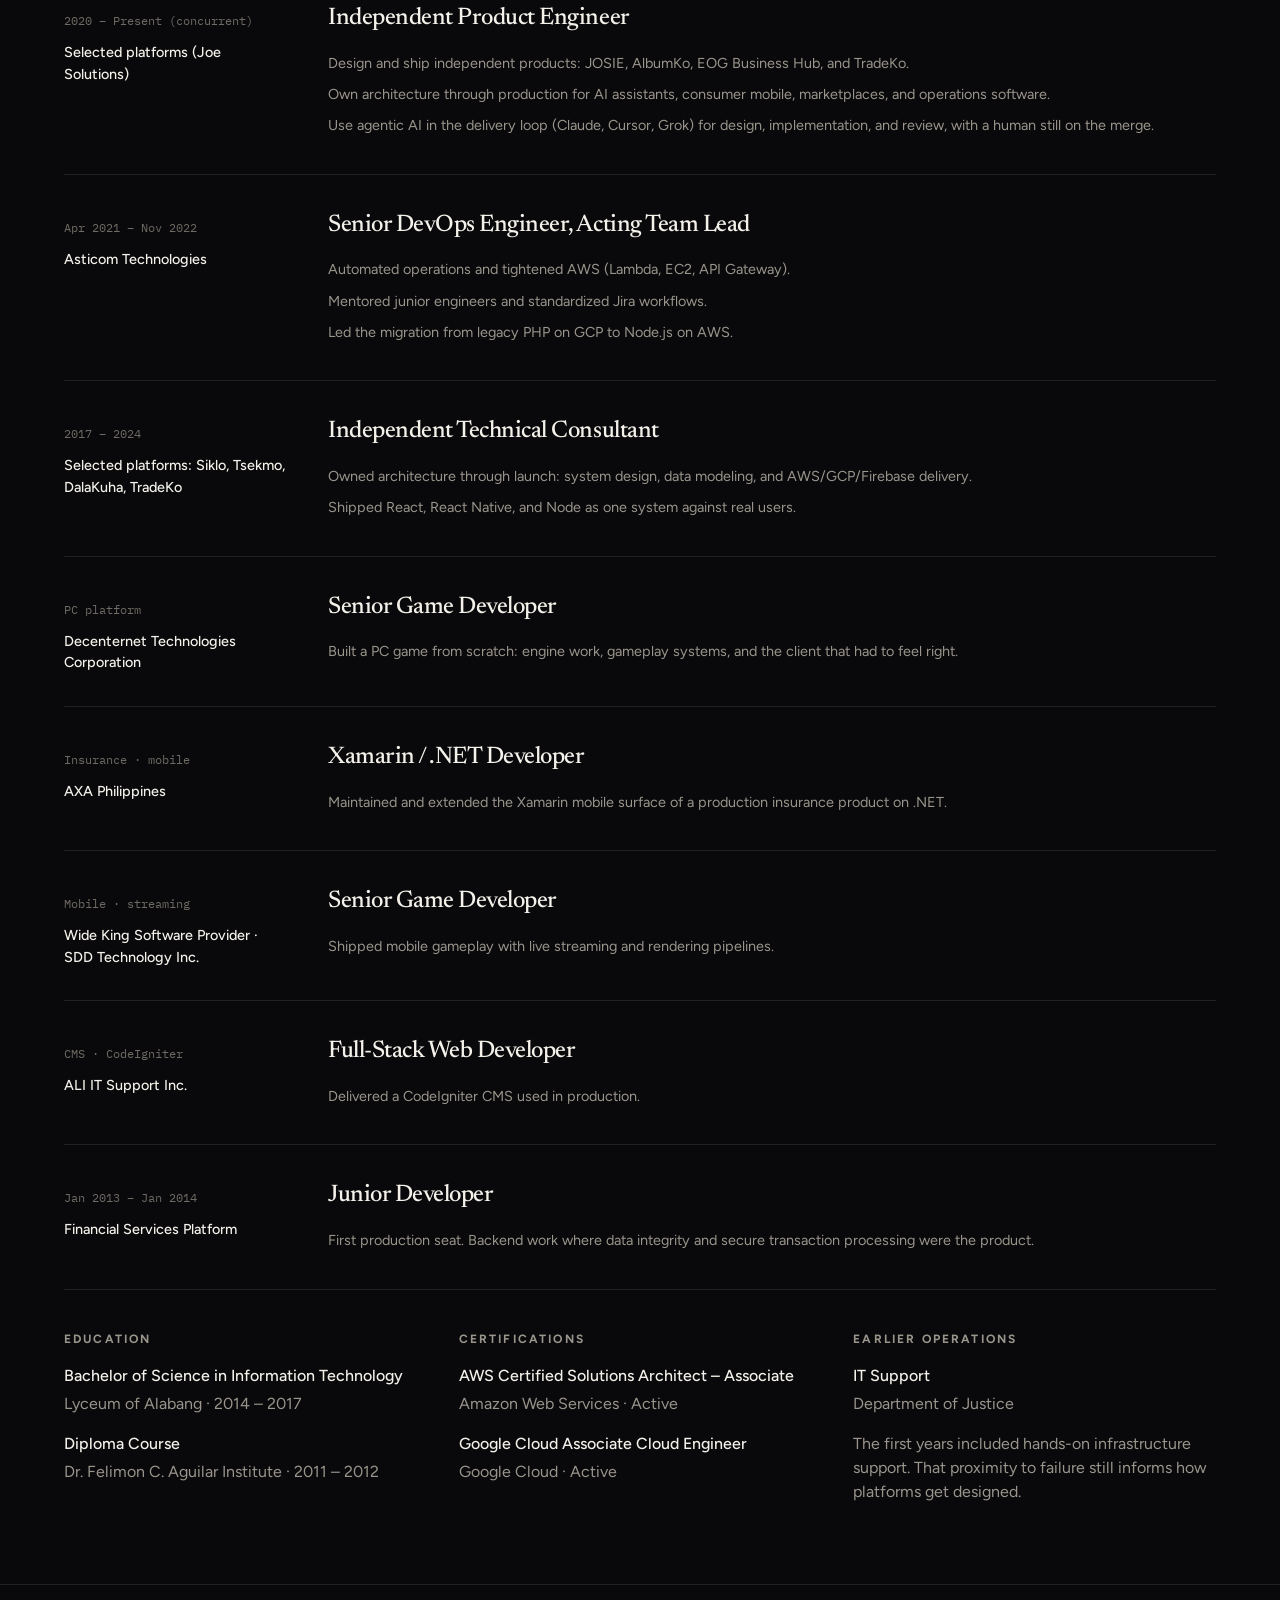
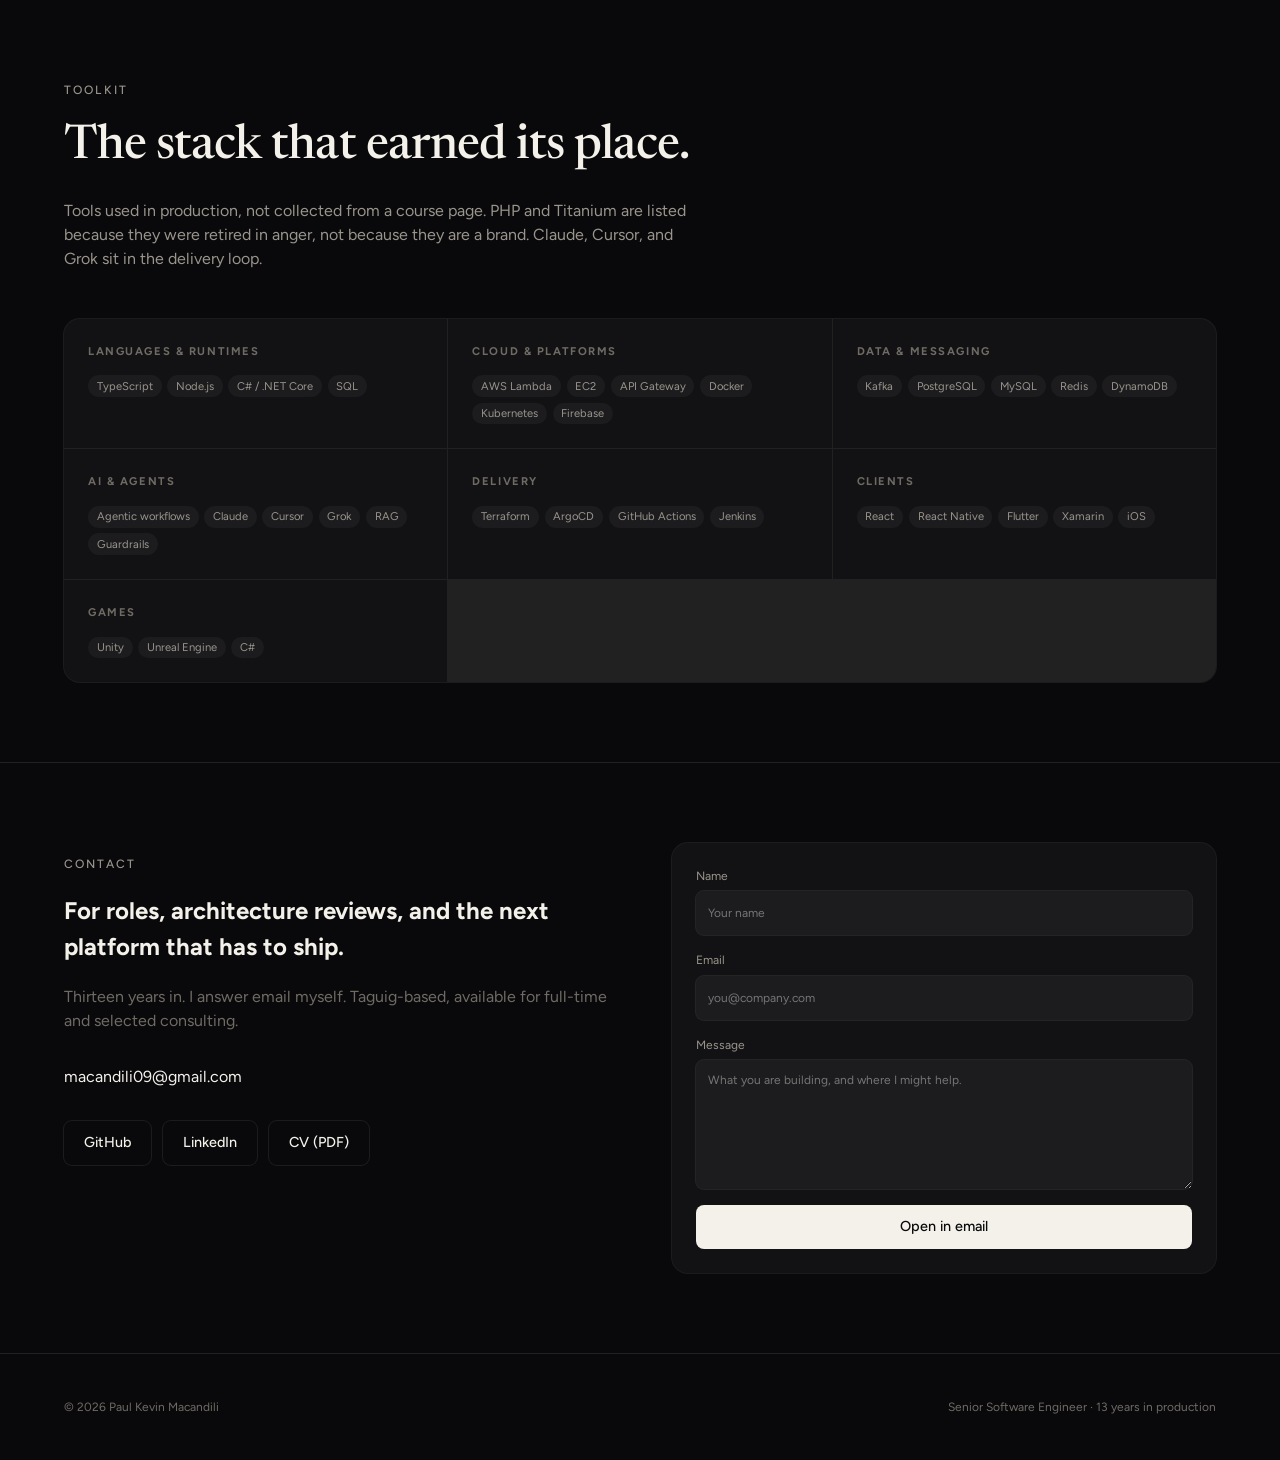
==== commit 69659f9e: "Give VEIL the same full-width card layout as Hare." ====
--- a/pkm.html
+++ b/pkm.html
@@ -13,7 +13,7 @@
   <link rel="preconnect" href="https://fonts.googleapis.com" />
   <link rel="preconnect" href="https://fonts.gstatic.com" crossorigin />
   <link href="https://fonts.googleapis.com/css2?family=Figtree:ital,wght@0,400;0,500;0,600;0,700;1,400&family=IBM+Plex+Mono:wght@400;500&family=Newsreader:ital,opsz,wght@0,6..72,400;0,6..72,500;0,6..72,600;1,6..72,400&display=swap" rel="stylesheet" />
-  <link rel="stylesheet" href="css/pkm.css?v=20260912c" />
+  <link rel="stylesheet" href="css/pkm.css?v=20260912d" />
 </head>
 <body>
   <a class="skip" href="#main">Skip to content</a>
@@ -280,10 +280,10 @@
           <h2>Tools I publish because I needed them first.</h2>
           <p>MIT-licensed, reviewed on GitHub, built to be self-hosted. Not a graveyard of tutorial repos.</p>
         </header>
-        <ul class="work">
-          <li>
-            <article class="card">
-              <div class="visual" style="padding:0;min-height:14rem"><img src="images/hare.jpg" alt="Hare inbox of watched pull requests" /></div>
+        <ul class="work stack-cards">
+          <li>
+            <article class="card">
+              <div class="visual"><img src="images/hare.jpg" alt="Hare inbox of watched pull requests" /></div>
               <div class="card-body">
                 <div>
                   <p class="kicker">Open source / 2026 · MIT</p>
@@ -297,7 +297,7 @@
           </li>
           <li>
             <article class="card">
-              <div class="visual" style="padding:0;min-height:11rem"><img src="images/veil.jpg" alt="VEIL icon" /></div>
+              <div class="visual"><img src="images/veil.jpg" alt="VEIL icon" /></div>
               <div class="card-body">
                 <div>
                   <p class="kicker">Open source / 2026 · MIT</p>
--- a/css/pkm.css
+++ b/css/pkm.css
@@ -59,6 +59,10 @@
 .work li:first-child { grid-column: 1 / -1; }
 .card { display: flex; flex-direction: column; overflow: hidden; background: var(--surface); border-radius: 16px; box-shadow: var(--shadow); color: inherit; text-align: left; border: 0; width: 100%; min-width: 0; }
 .work li:first-child .card { display: grid; grid-template-columns: 1fr 1fr; }
+.work.stack-cards { grid-template-columns: 1fr; }
+.work.stack-cards li { grid-column: 1 / -1; }
+.work.stack-cards .card { display: grid; grid-template-columns: 1fr 1fr; align-items: stretch; }
+.work.stack-cards .visual { min-height: 14rem; padding: 0; }
 .visual { min-height: 11rem; background: var(--elevated); overflow: hidden; position: relative; display: flex; flex-direction: column; justify-content: flex-end; padding: 1.5rem; }
 .visual img { position: absolute; inset: 0; width: 100%; height: 100%; object-fit: cover; object-position: top; padding: 0; }
 .kind { font-family: var(--font-display); font-size: clamp(1.75rem, 4vw, 3.5rem); color: color-mix(in oklab, var(--fg) 10%, transparent); line-height: 1; word-break: break-word; }
@@ -97,7 +101,7 @@
 @media (max-width: 860px) {
   .nav-links { display: none; }
   .menu-btn { display: grid; place-items: center; }
-  .hero-grid, .work, .work li:first-child .card, .timeline li, .split, .split-3, .stack, .contact { grid-template-columns: 1fr; }
+  .hero-grid, .work, .work li:first-child .card, .work.stack-cards .card, .timeline li, .split, .split-3, .stack, .contact { grid-template-columns: 1fr; }
   .metrics { grid-template-columns: 1fr; }
   .hero { padding: 3.5rem 0 2.5rem; }
   section { padding: 3.5rem 0; }
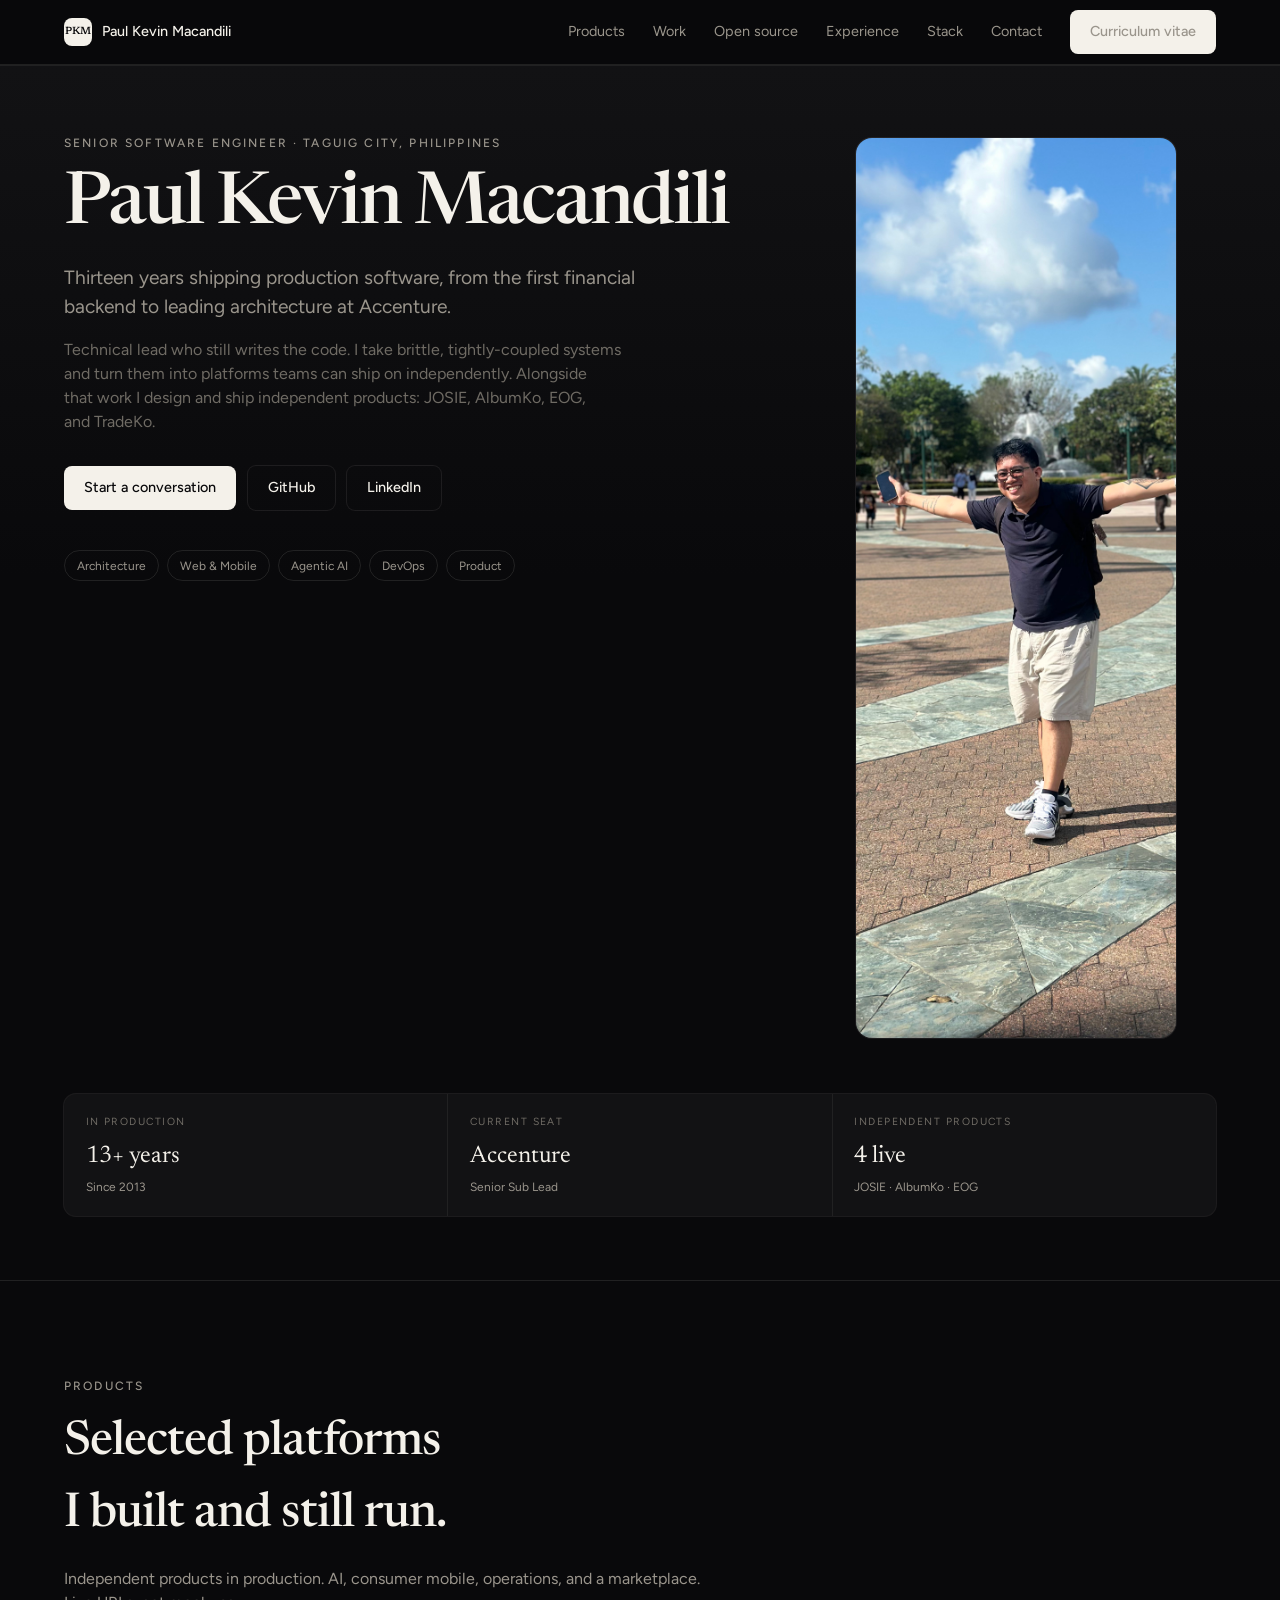
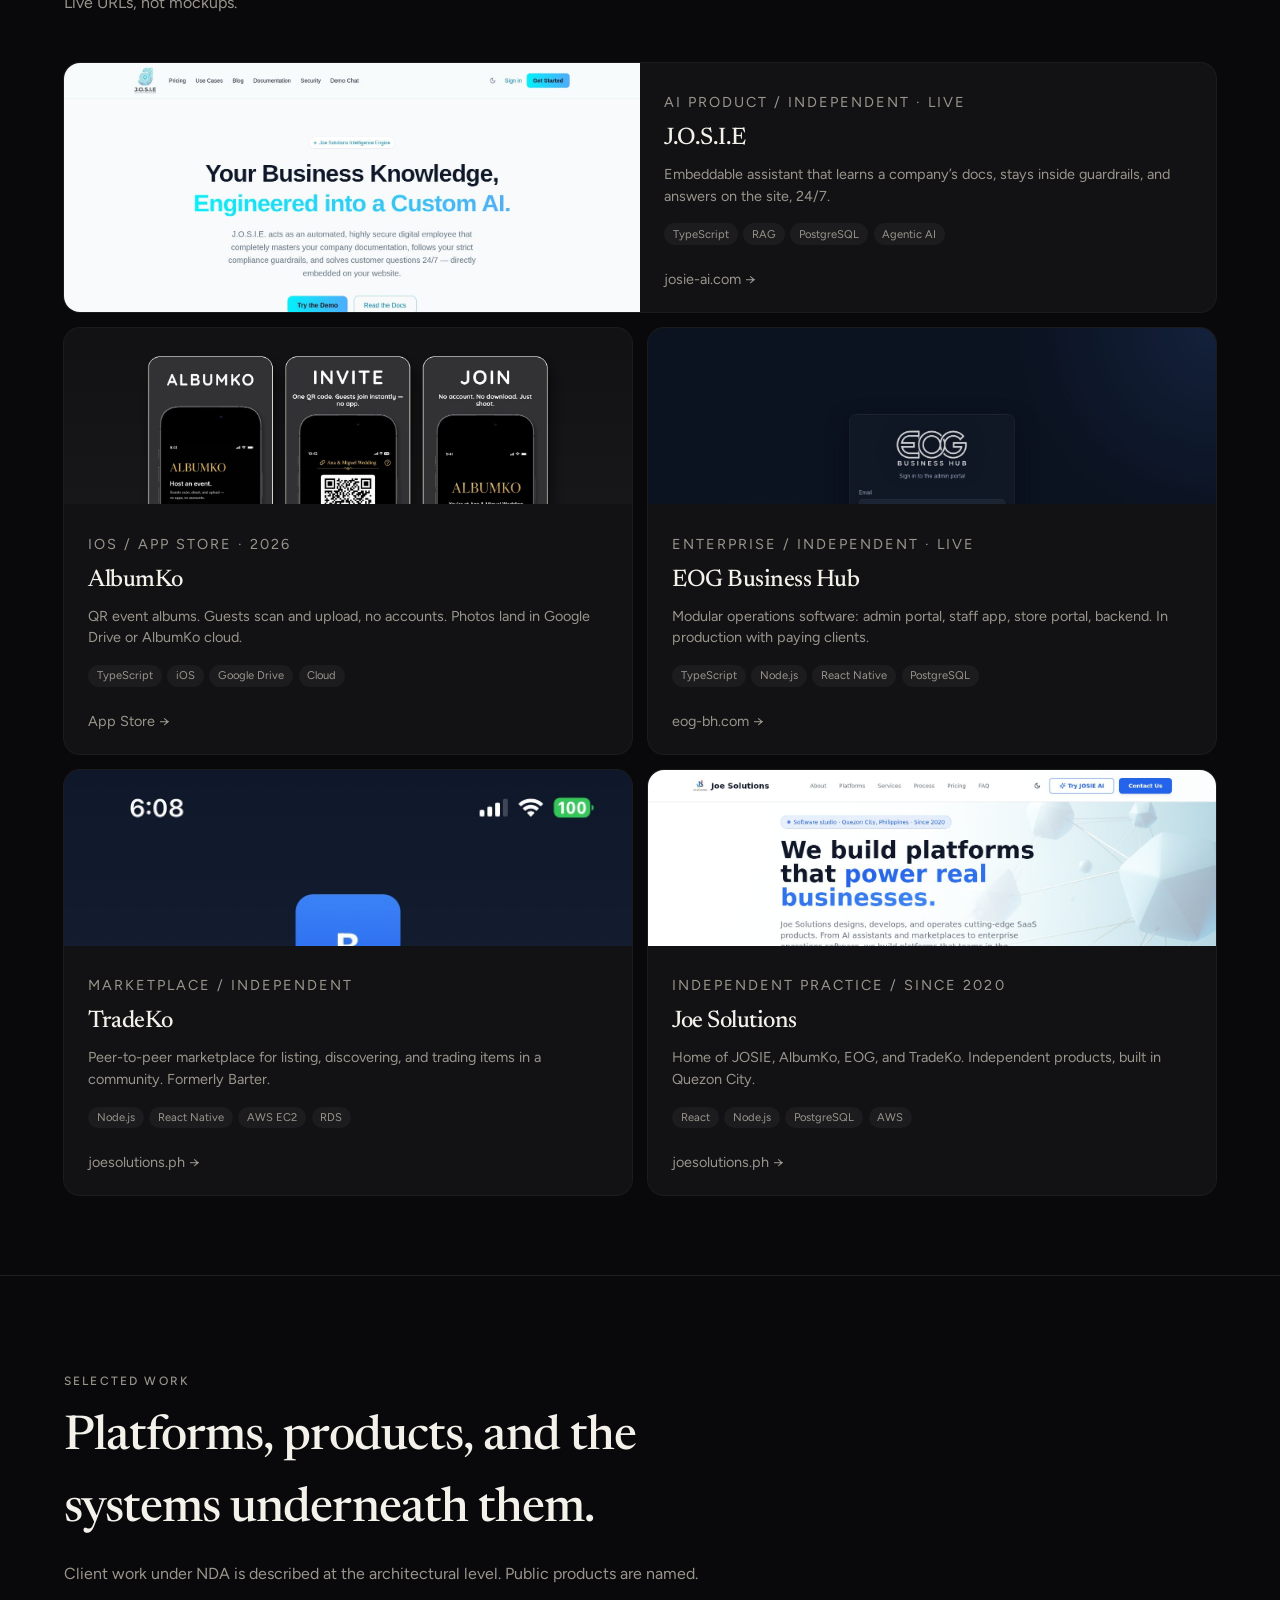
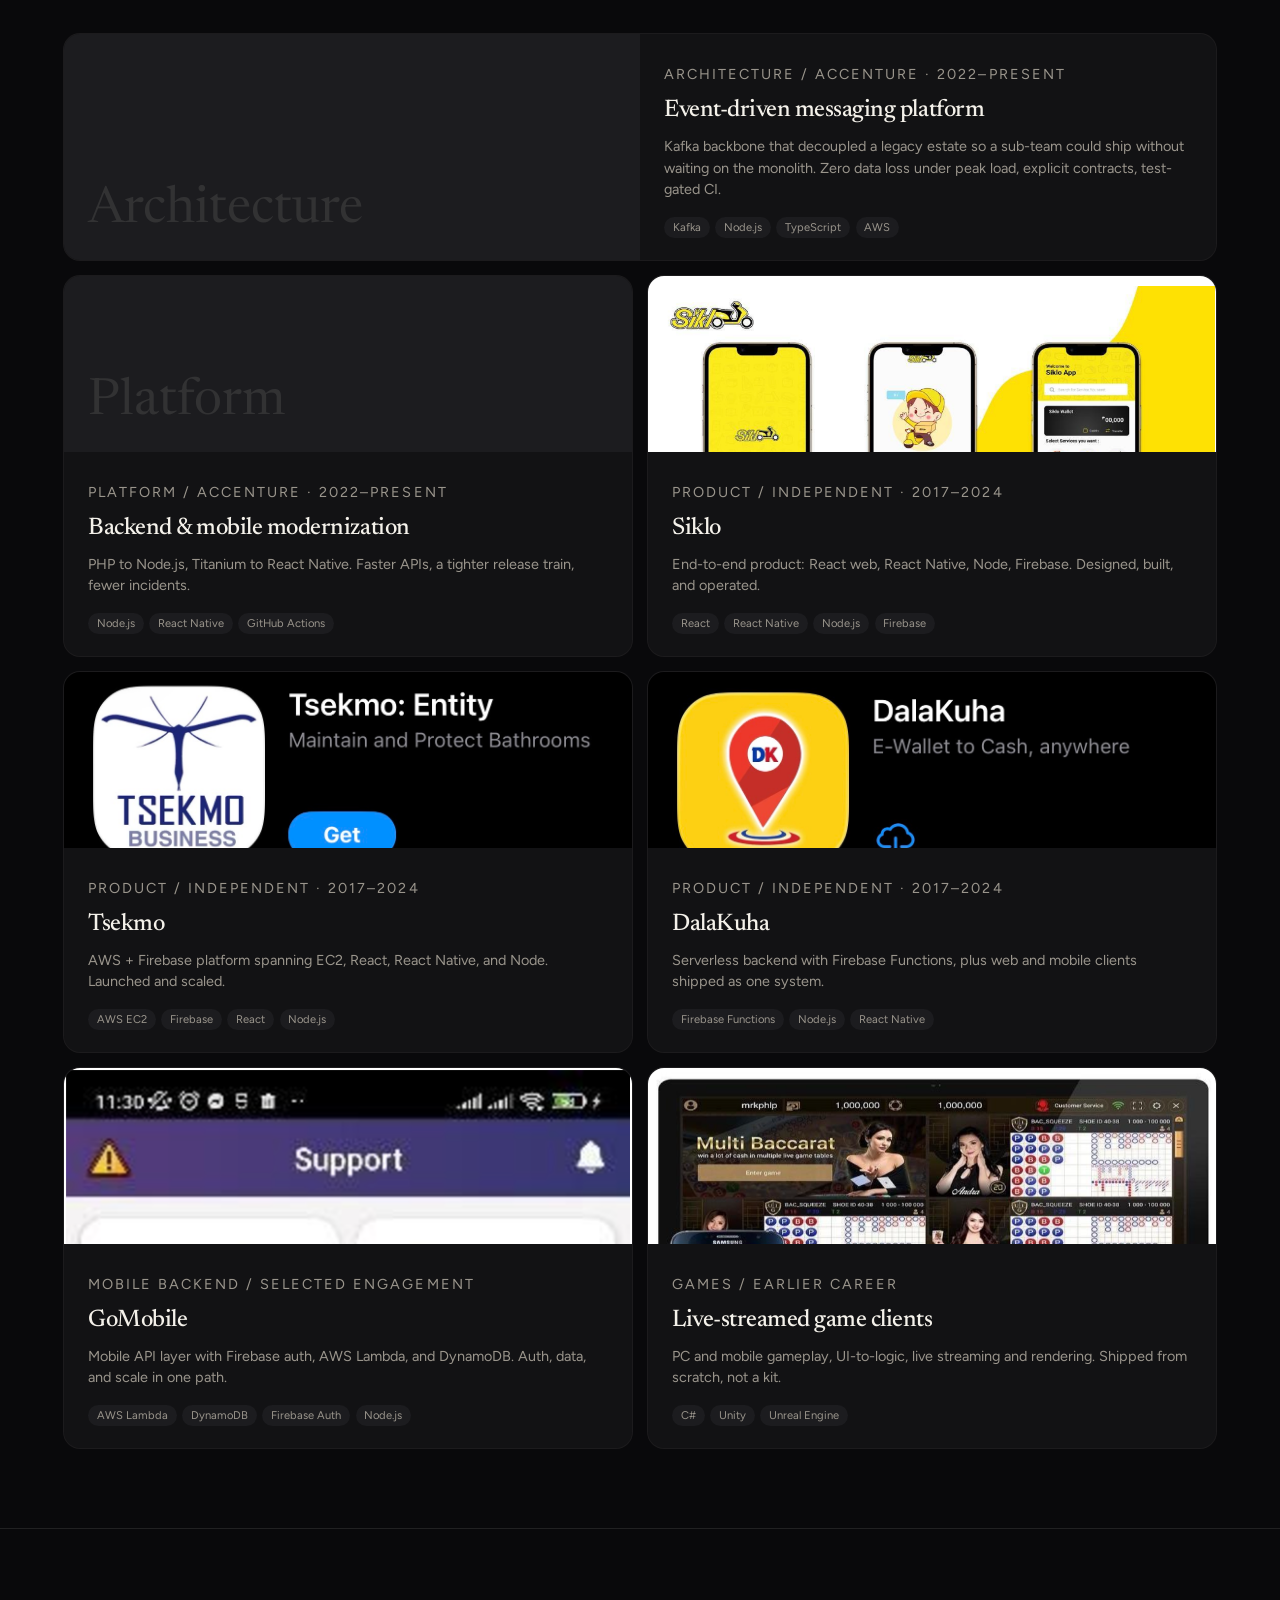
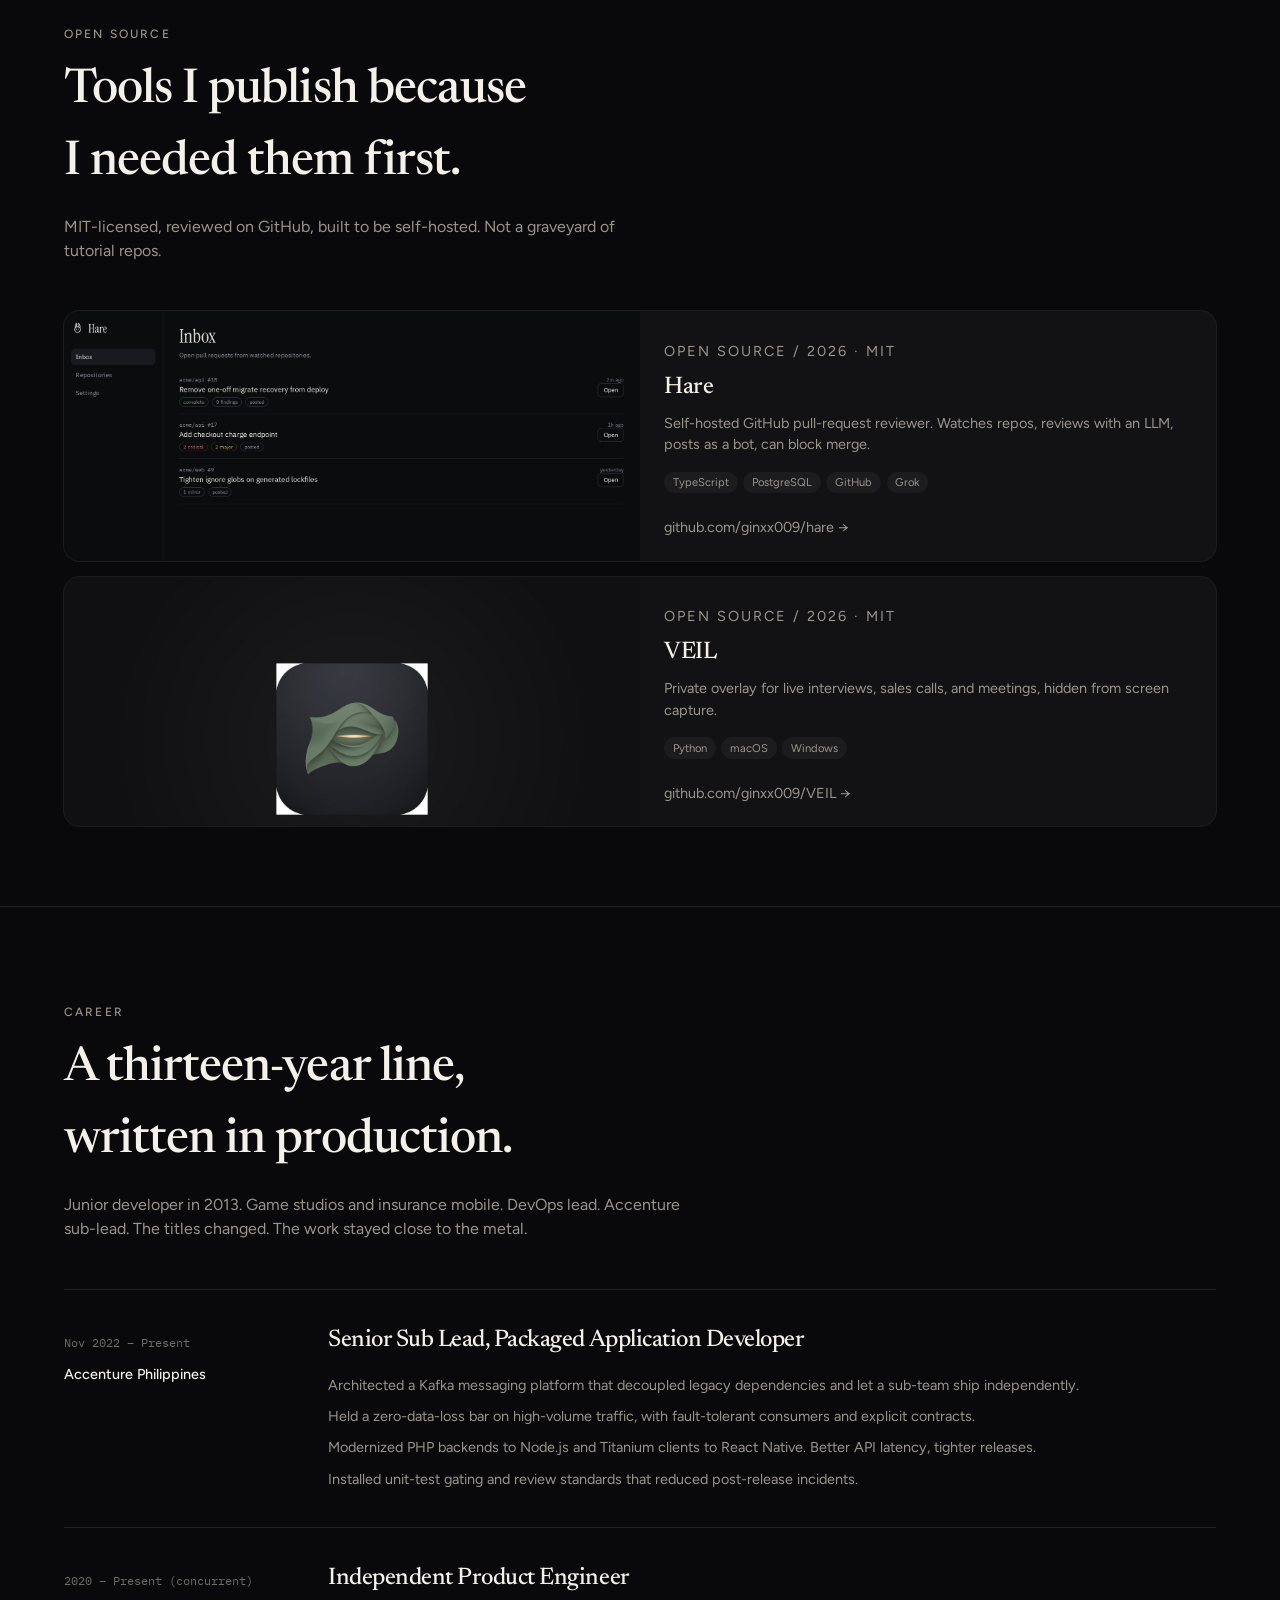
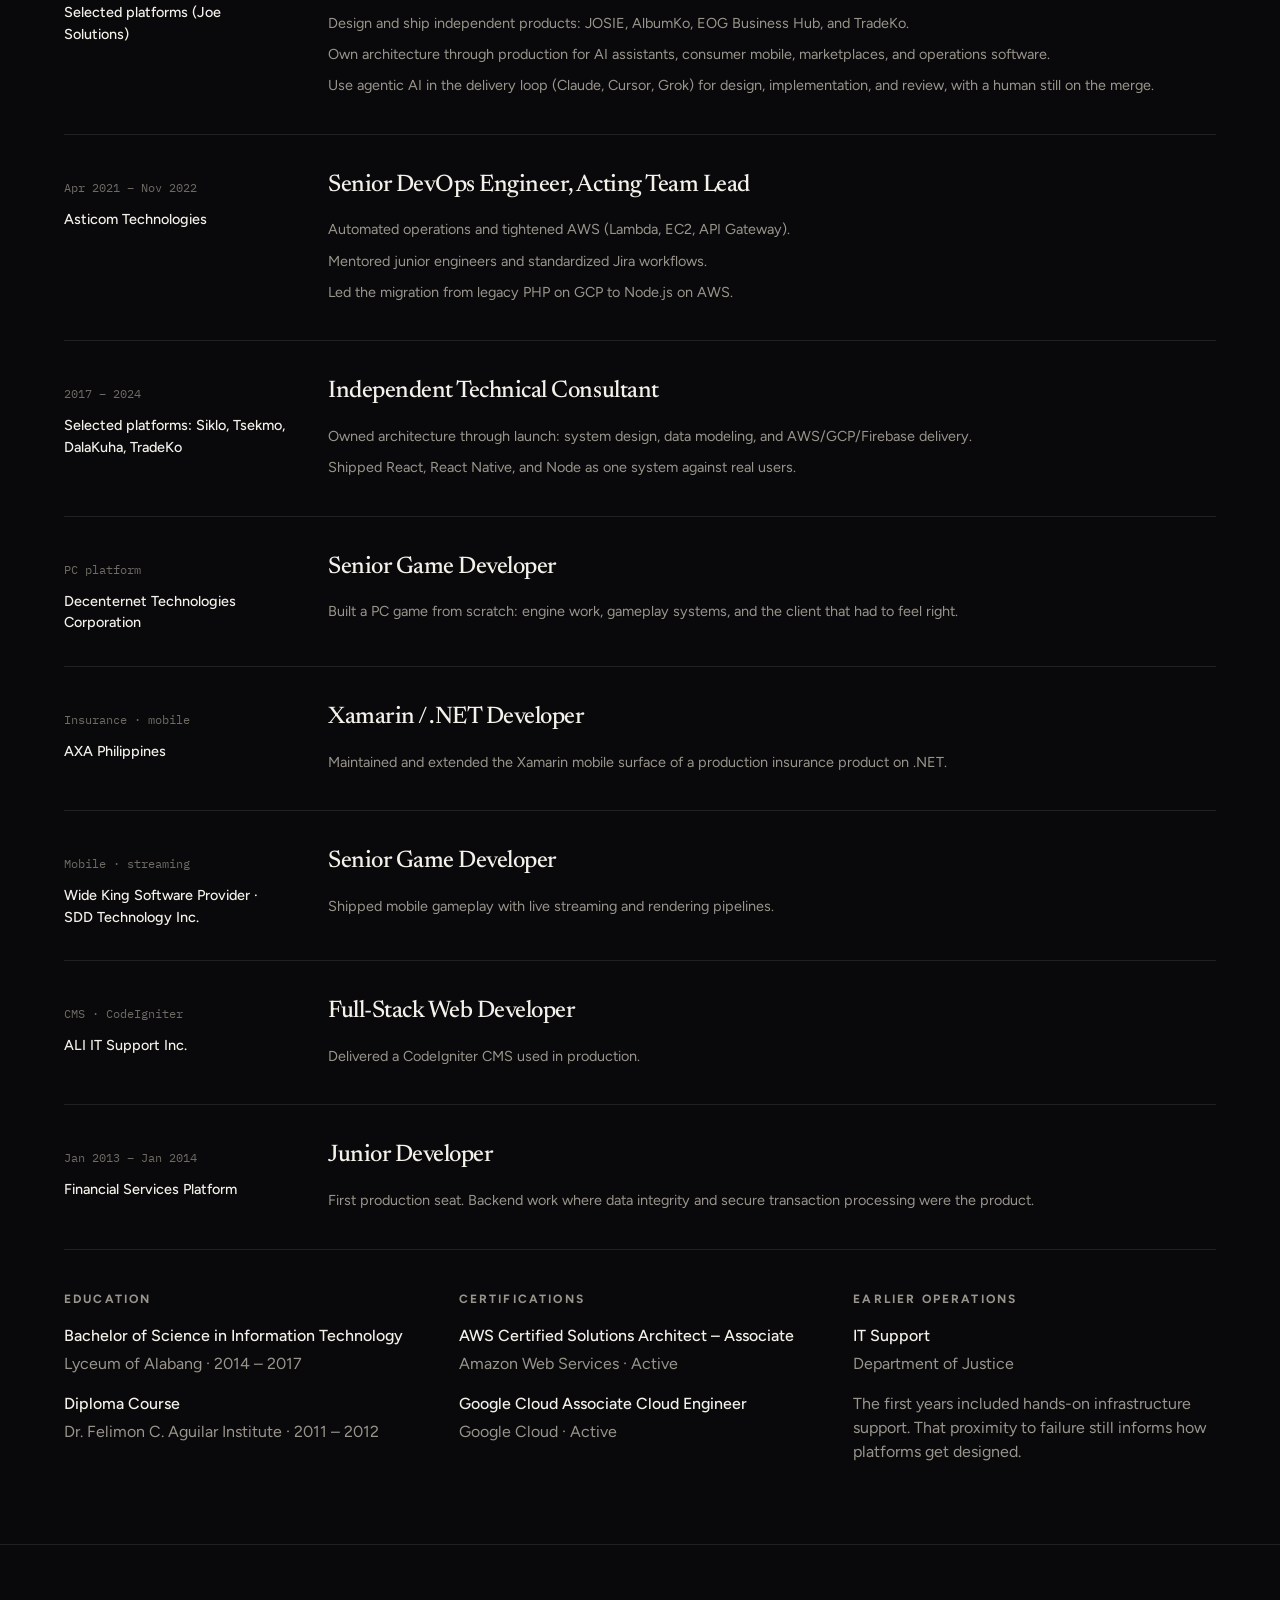
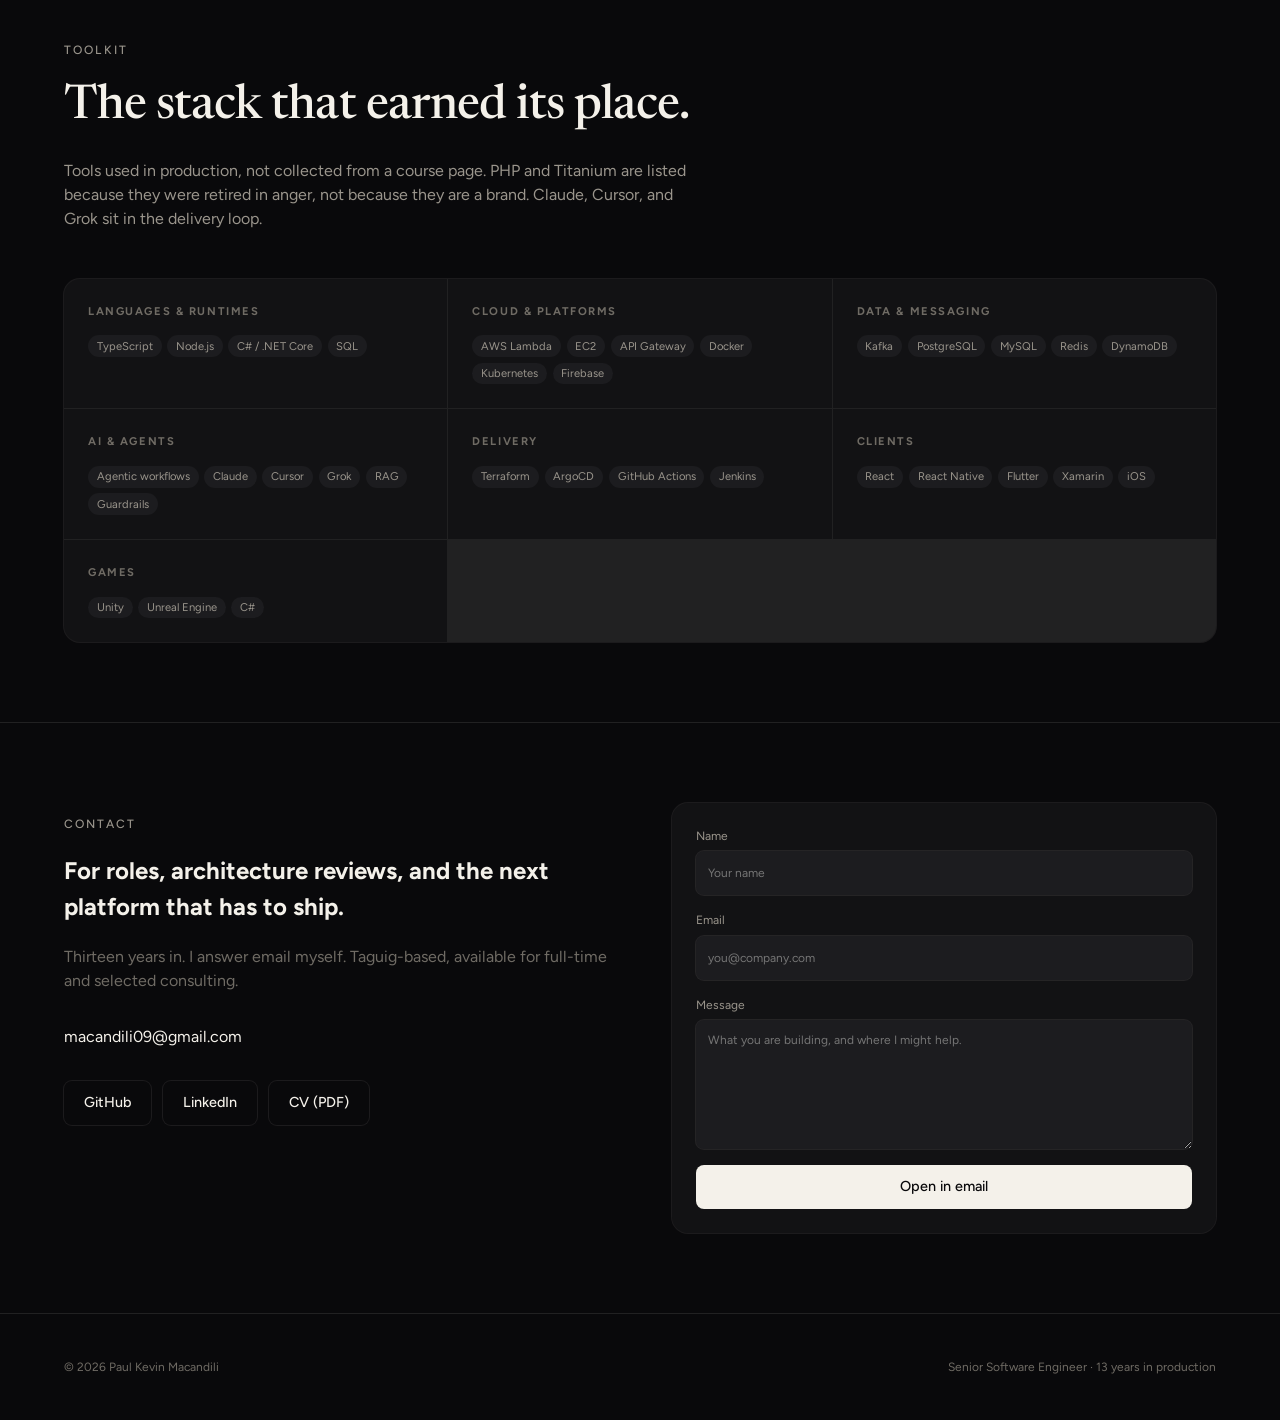
==== commit 34341af6: "Fix desktop hero: top-align copy, cap the portrait, kill the empty left void." ====
--- a/pkm.html
+++ b/pkm.html
@@ -13,7 +13,7 @@
   <link rel="preconnect" href="https://fonts.googleapis.com" />
   <link rel="preconnect" href="https://fonts.gstatic.com" crossorigin />
   <link href="https://fonts.googleapis.com/css2?family=Figtree:ital,wght@0,400;0,500;0,600;0,700;1,400&family=IBM+Plex+Mono:wght@400;500&family=Newsreader:ital,opsz,wght@0,6..72,400;0,6..72,500;0,6..72,600;1,6..72,400&display=swap" rel="stylesheet" />
-  <link rel="stylesheet" href="css/pkm.css?v=20260912d" />
+  <link rel="stylesheet" href="css/pkm.css?v=20260912e" />
 </head>
 <body>
   <a class="skip" href="#main">Skip to content</a>
--- a/css/pkm.css
+++ b/css/pkm.css
@@ -34,17 +34,17 @@
 .btn-ghost { background: transparent; color: var(--fg); box-shadow: var(--shadow); }
 .btn-ghost:hover { box-shadow: var(--shadow-hover); }
 .menu-btn { display: none; width: 2.75rem; height: 2.75rem; background: transparent; color: var(--fg); box-shadow: var(--shadow); border-radius: 8px; border: 0; }
-.hero { position: relative; padding: 5rem 0 4rem; }
+.hero { position: relative; padding: 3.5rem 0 3rem; }
 .hero::before { content: ""; position: absolute; inset: 0; background: linear-gradient(180deg, var(--surface) 0%, var(--bg) 42%); pointer-events: none; }
-.hero-grid { position: relative; display: grid; gap: 2.5rem; grid-template-columns: minmax(0, 1.15fr) minmax(18rem, 0.75fr); align-items: end; }
+.hero-grid { position: relative; display: grid; gap: 3rem; grid-template-columns: minmax(0, 1.2fr) minmax(16rem, 20rem); align-items: start; }
 .eyebrow { font-size: 0.75rem; font-weight: 500; letter-spacing: 0.18em; text-transform: uppercase; color: var(--muted); }
-h1 { font-family: var(--font-display); font-weight: 500; font-size: clamp(2.5rem, 7.5vw, 5.25rem); line-height: 0.95; letter-spacing: -0.03em; margin: 1.25rem 0 0; text-wrap: balance; }
+h1 { font-family: var(--font-display); font-weight: 500; font-size: clamp(2.5rem, 6vw, 4.5rem); line-height: 0.95; letter-spacing: -0.03em; margin: 1.25rem 0 0; text-wrap: balance; }
 .lede { max-width: 36rem; font-size: 1.2rem; color: var(--muted); margin: 1.5rem 0 0; text-wrap: pretty; }
 .body { max-width: 36rem; color: var(--subtle); margin: 1rem 0 0; text-wrap: pretty; }
 .actions { display: flex; flex-wrap: wrap; gap: 0.75rem; margin-top: 2rem; }
 .chips { display: flex; flex-wrap: wrap; gap: 0.5rem; margin: 2.5rem 0 0; padding: 0; list-style: none; }
 .chips li { border: 1px solid var(--border); border-radius: 999px; padding: 0.35rem 0.75rem; font-size: 0.75rem; color: var(--muted); }
-.photo { overflow: hidden; border-radius: 16px; box-shadow: var(--shadow); background: var(--elevated); }
+.photo { overflow: hidden; border-radius: 16px; box-shadow: var(--shadow); background: var(--elevated); width: 100%; justify-self: end; }
 .photo img { width: 100%; aspect-ratio: 4/5; object-fit: cover; object-position: center 18%; }
 .metrics { position: relative; margin-top: 2.5rem; display: grid; grid-template-columns: repeat(3, 1fr); gap: 1px; background: var(--border); border-radius: 12px; overflow: hidden; box-shadow: var(--shadow); }
 .metrics div { background: var(--surface); padding: 1.25rem 1.35rem; }
@@ -102,6 +102,7 @@
   .nav-links { display: none; }
   .menu-btn { display: grid; place-items: center; }
   .hero-grid, .work, .work li:first-child .card, .work.stack-cards .card, .timeline li, .split, .split-3, .stack, .contact { grid-template-columns: 1fr; }
+  .photo { justify-self: center; max-width: 22rem; }
   .metrics { grid-template-columns: 1fr; }
   .hero { padding: 3.5rem 0 2.5rem; }
   section { padding: 3.5rem 0; }
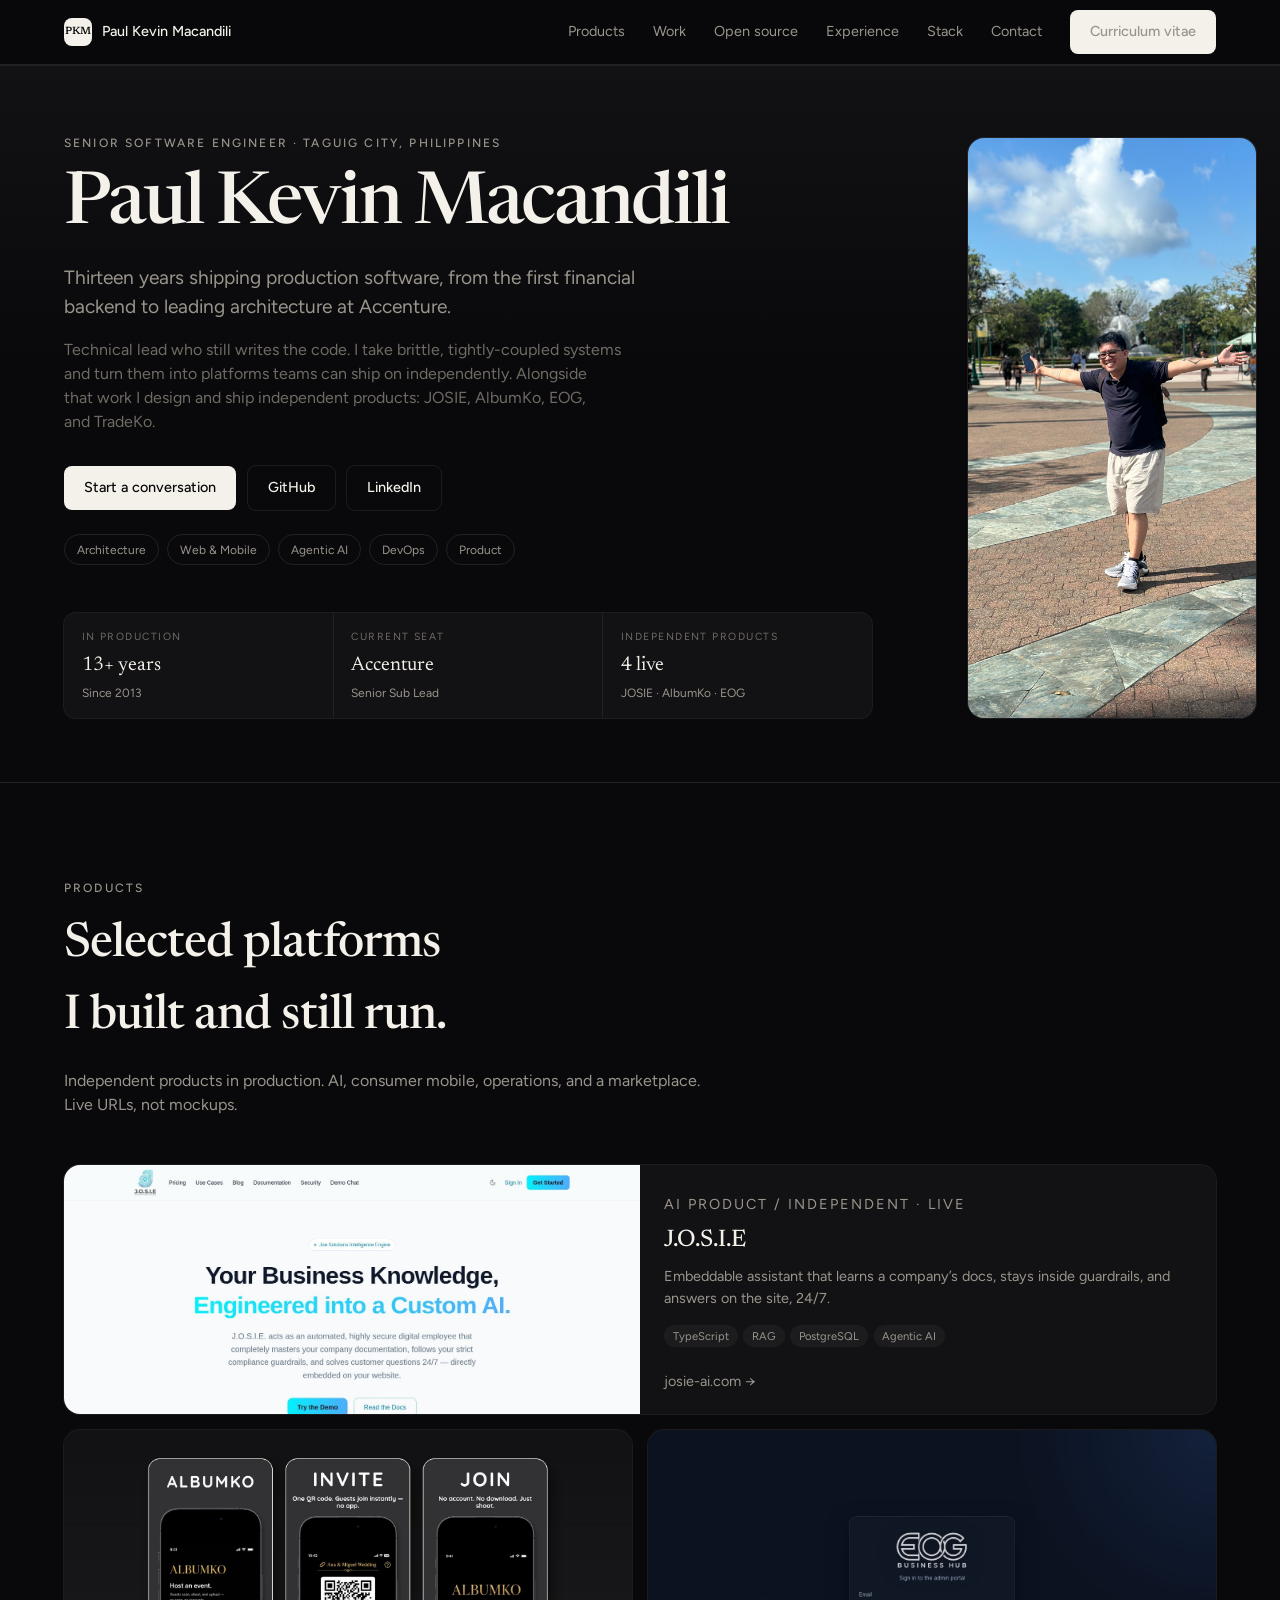
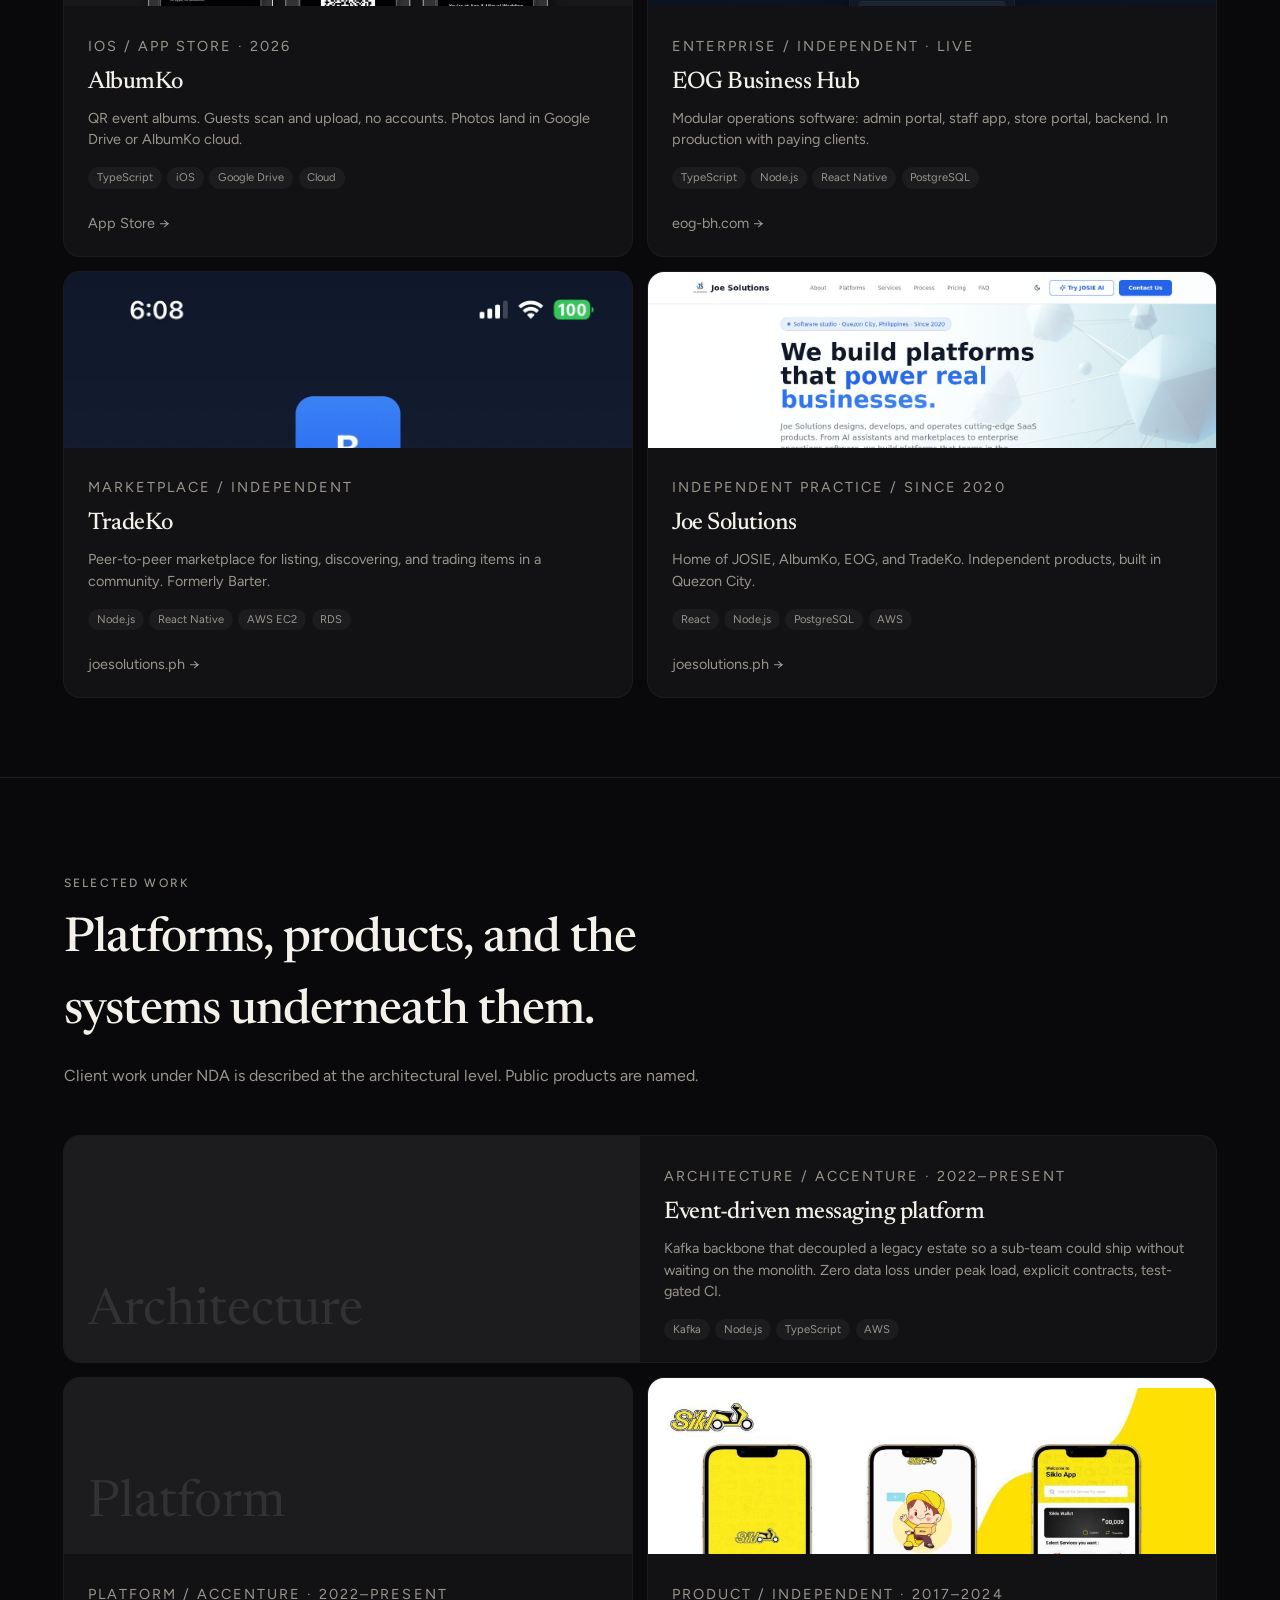
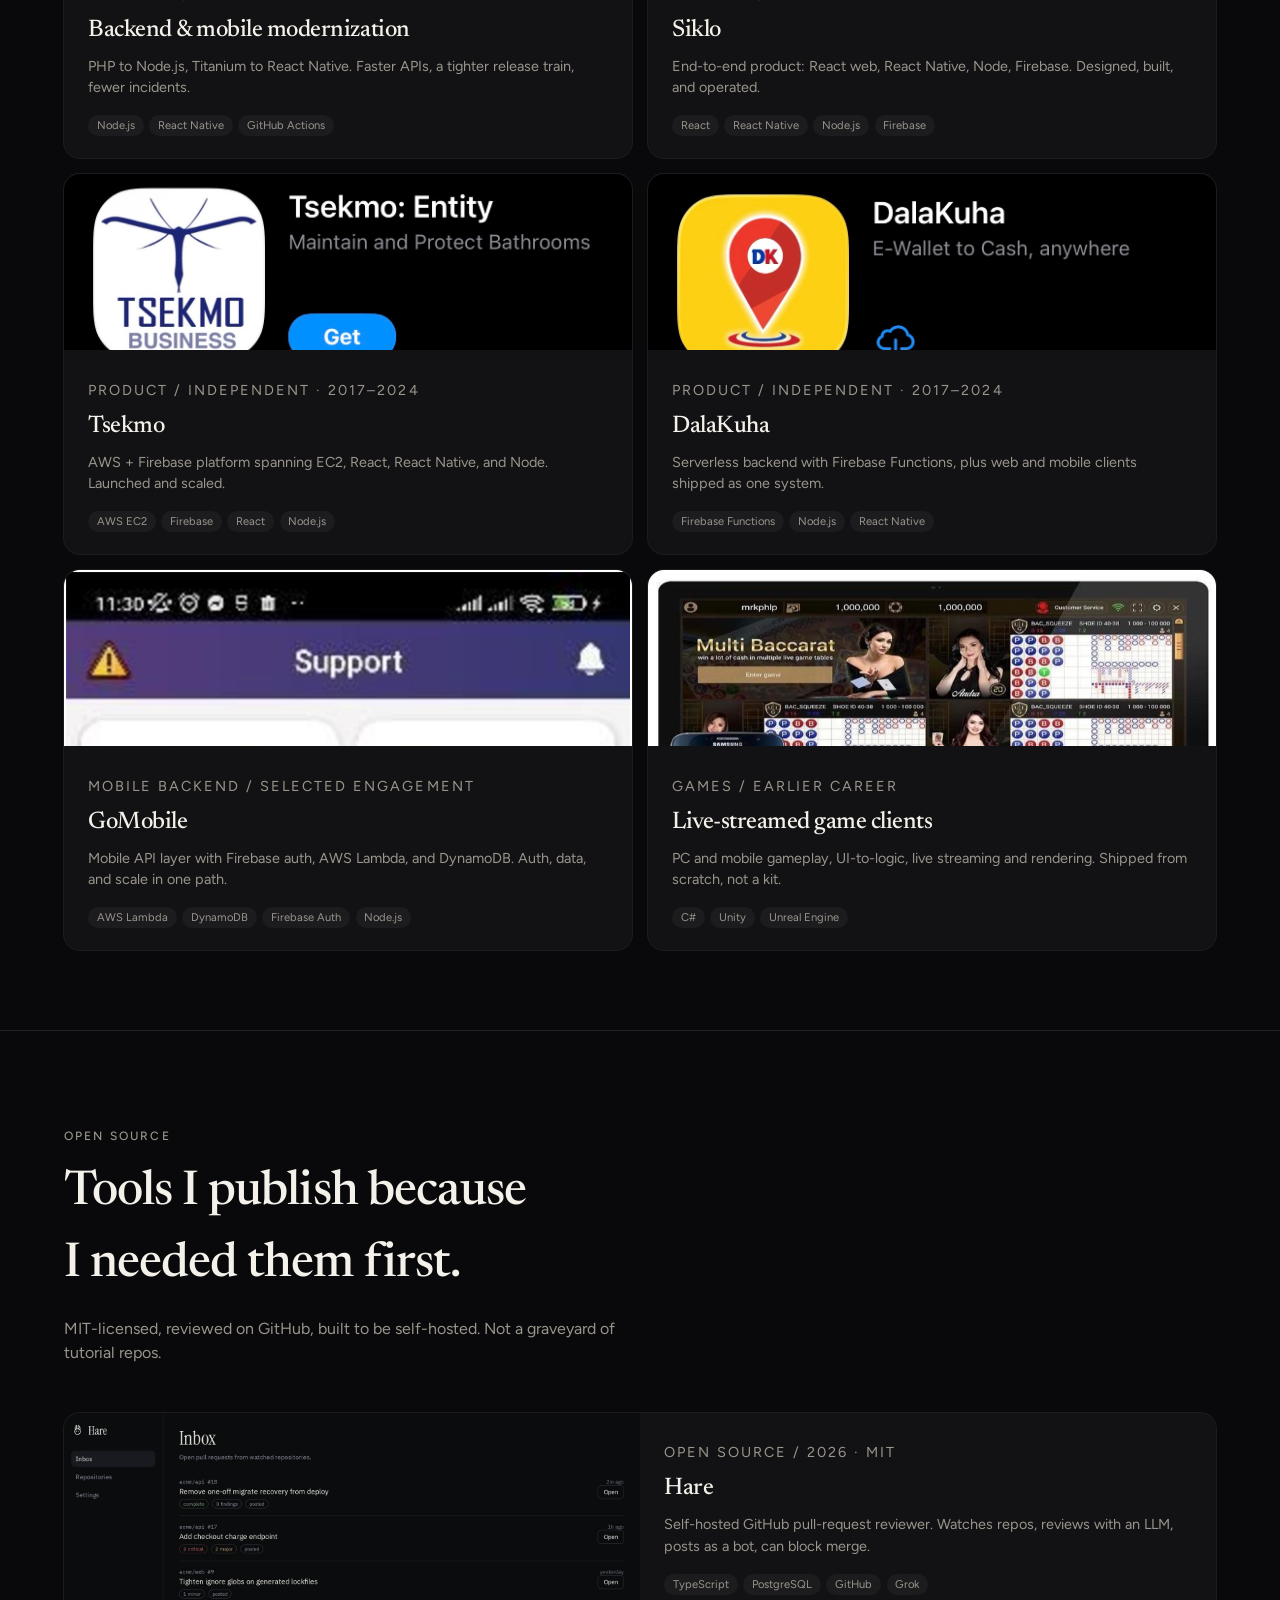
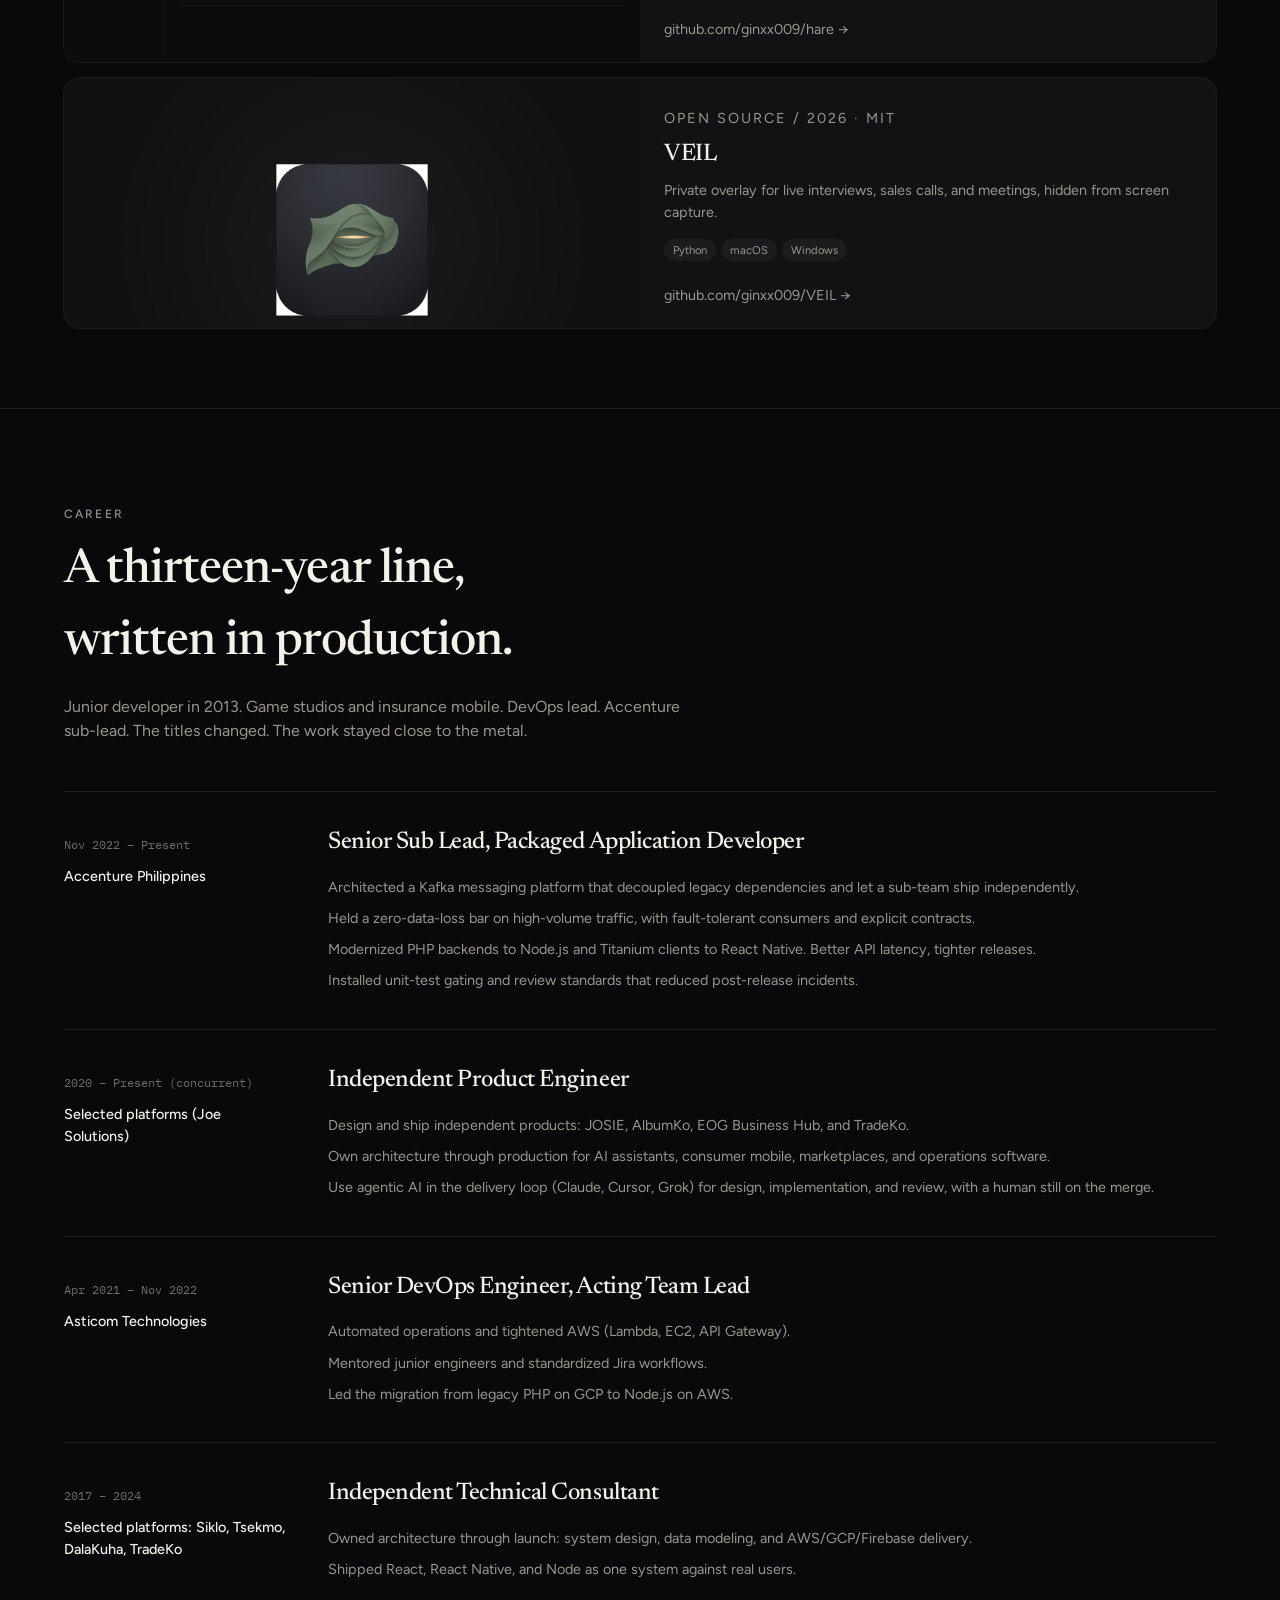
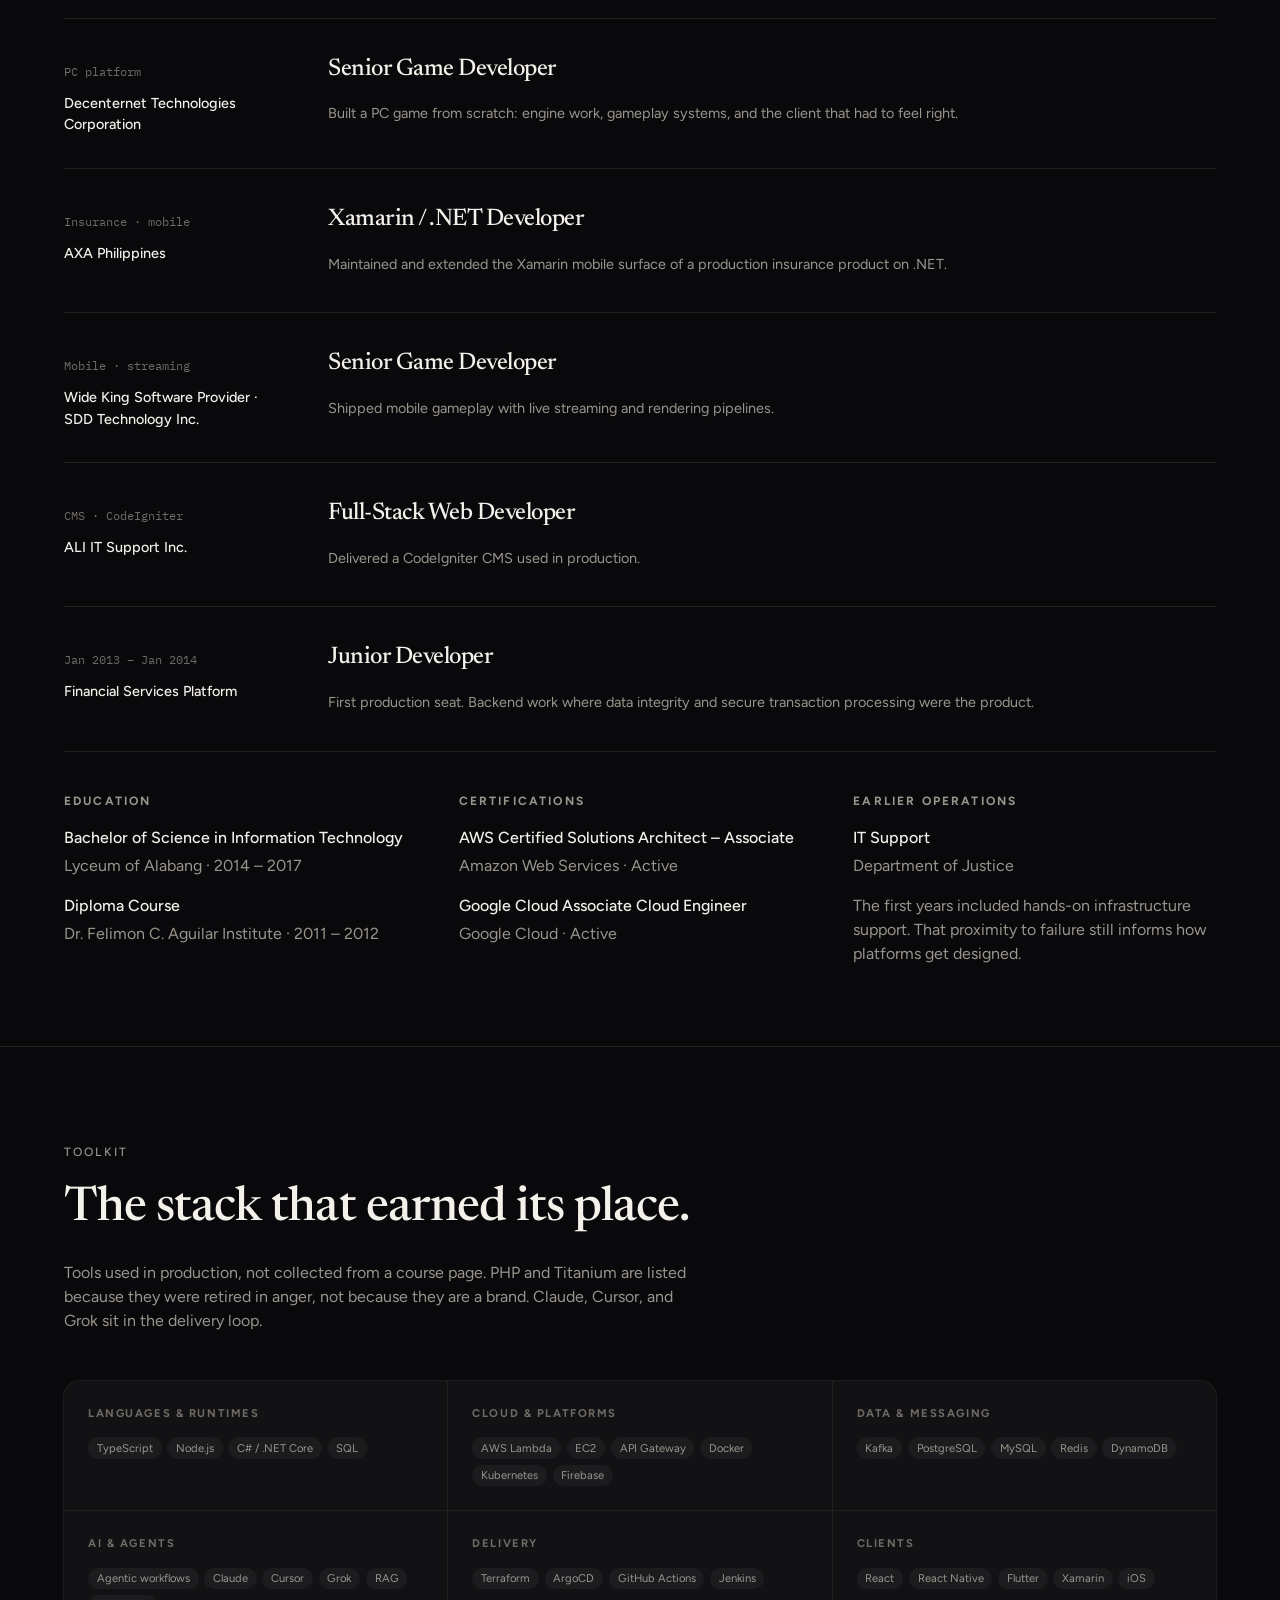
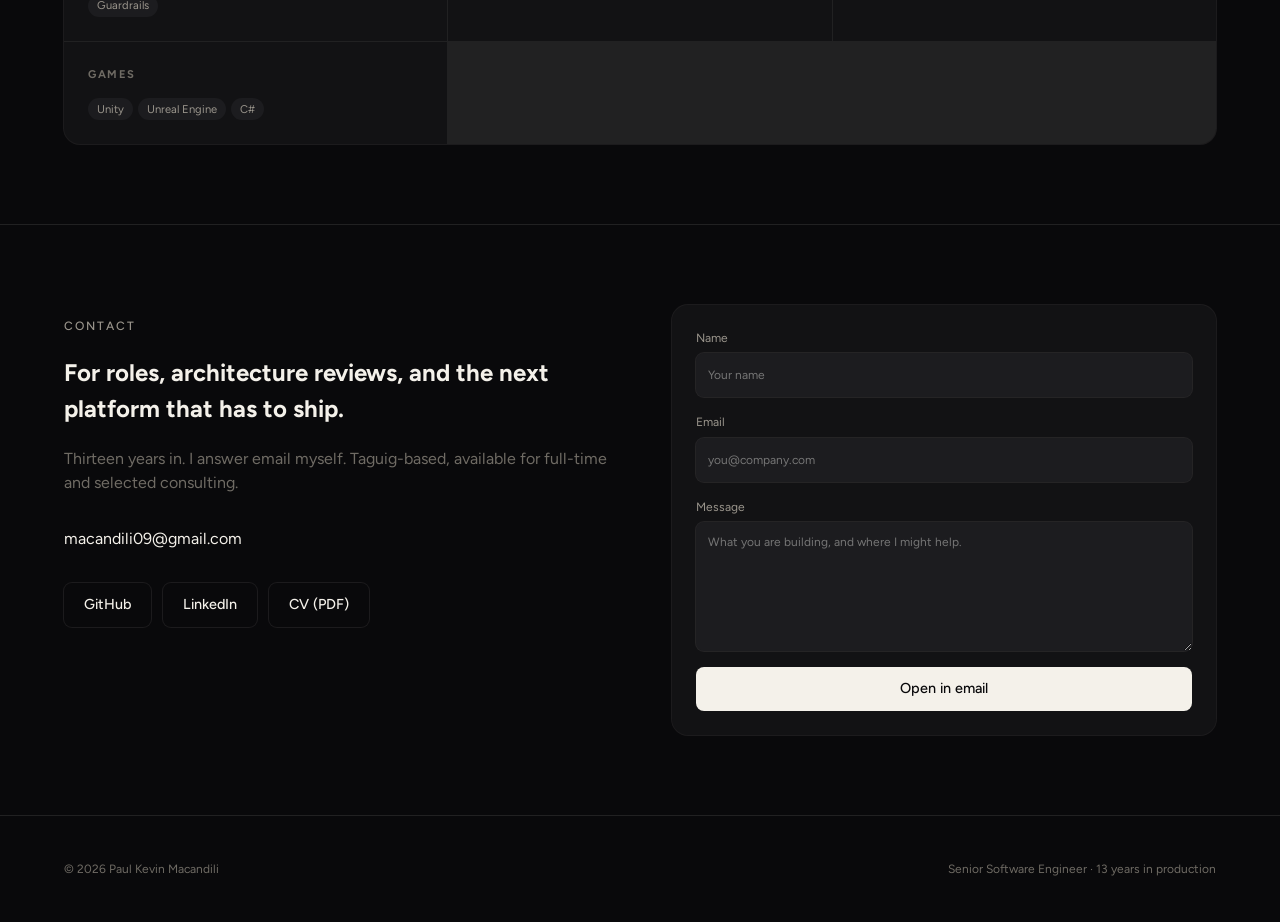
==== commit 7ea02dae: "Move hero metrics under the badges and crop the portrait to match." ====
--- a/pkm.html
+++ b/pkm.html
@@ -13,7 +13,7 @@
   <link rel="preconnect" href="https://fonts.googleapis.com" />
   <link rel="preconnect" href="https://fonts.gstatic.com" crossorigin />
   <link href="https://fonts.googleapis.com/css2?family=Figtree:ital,wght@0,400;0,500;0,600;0,700;1,400&family=IBM+Plex+Mono:wght@400;500&family=Newsreader:ital,opsz,wght@0,6..72,400;0,6..72,500;0,6..72,600;1,6..72,400&display=swap" rel="stylesheet" />
-  <link rel="stylesheet" href="css/pkm.css?v=20260912e" />
+  <link rel="stylesheet" href="css/pkm.css?v=20260912f" />
 </head>
 <body>
   <a class="skip" href="#main">Skip to content</a>
@@ -46,7 +46,7 @@
     <section class="hero" id="top">
       <div class="wrap">
         <div class="hero-grid">
-          <div>
+          <div class="hero-copy">
             <p class="eyebrow">Senior Software Engineer · Taguig City, Philippines</p>
             <h1>Paul Kevin Macandili</h1>
             <p class="lede">Thirteen years shipping production software, from the first financial backend to leading architecture at Accenture.</p>
@@ -67,24 +67,24 @@
           <figure class="photo">
             <img src="images/profile.jpg" alt="Paul Kevin Macandili, Senior Software Engineer" width="675" height="900" />
           </figure>
+          <dl class="metrics">
+            <div>
+              <dt>In production</dt>
+              <dd>13+ years</dd>
+              <dd class="note">Since 2013</dd>
+            </div>
+            <div>
+              <dt>Current seat</dt>
+              <dd>Accenture</dd>
+              <dd class="note">Senior Sub Lead</dd>
+            </div>
+            <div>
+              <dt>Independent products</dt>
+              <dd>4 live</dd>
+              <dd class="note">JOSIE · AlbumKo · EOG</dd>
+            </div>
+          </dl>
         </div>
-        <dl class="metrics">
-          <div>
-            <dt>In production</dt>
-            <dd>13+ years</dd>
-            <dd class="note">Since 2013</dd>
-          </div>
-          <div>
-            <dt>Current seat</dt>
-            <dd>Accenture</dd>
-            <dd class="note">Senior Sub Lead</dd>
-          </div>
-          <div>
-            <dt>Independent products</dt>
-            <dd>4 live</dd>
-            <dd class="note">JOSIE · AlbumKo · EOG</dd>
-          </div>
-        </dl>
       </div>
     </section>
 
--- a/css/pkm.css
+++ b/css/pkm.css
@@ -36,21 +36,22 @@
 .menu-btn { display: none; width: 2.75rem; height: 2.75rem; background: transparent; color: var(--fg); box-shadow: var(--shadow); border-radius: 8px; border: 0; }
 .hero { position: relative; padding: 3.5rem 0 3rem; }
 .hero::before { content: ""; position: absolute; inset: 0; background: linear-gradient(180deg, var(--surface) 0%, var(--bg) 42%); pointer-events: none; }
-.hero-grid { position: relative; display: grid; gap: 3rem; grid-template-columns: minmax(0, 1.2fr) minmax(16rem, 20rem); align-items: start; }
+.hero-grid { position: relative; display: grid; gap: 2rem 3.5rem; grid-template-columns: minmax(0, 1fr) minmax(16rem, 18rem); grid-template-rows: auto auto; align-items: stretch; }
+.hero-copy { min-width: 0; }
 .eyebrow { font-size: 0.75rem; font-weight: 500; letter-spacing: 0.18em; text-transform: uppercase; color: var(--muted); }
 h1 { font-family: var(--font-display); font-weight: 500; font-size: clamp(2.5rem, 6vw, 4.5rem); line-height: 0.95; letter-spacing: -0.03em; margin: 1.25rem 0 0; text-wrap: balance; }
 .lede { max-width: 36rem; font-size: 1.2rem; color: var(--muted); margin: 1.5rem 0 0; text-wrap: pretty; }
 .body { max-width: 36rem; color: var(--subtle); margin: 1rem 0 0; text-wrap: pretty; }
 .actions { display: flex; flex-wrap: wrap; gap: 0.75rem; margin-top: 2rem; }
-.chips { display: flex; flex-wrap: wrap; gap: 0.5rem; margin: 2.5rem 0 0; padding: 0; list-style: none; }
+.chips { display: flex; flex-wrap: wrap; gap: 0.5rem; margin: 1.5rem 0 0; padding: 0; list-style: none; }
 .chips li { border: 1px solid var(--border); border-radius: 999px; padding: 0.35rem 0.75rem; font-size: 0.75rem; color: var(--muted); }
-.photo { overflow: hidden; border-radius: 16px; box-shadow: var(--shadow); background: var(--elevated); width: 100%; justify-self: end; }
-.photo img { width: 100%; aspect-ratio: 4/5; object-fit: cover; object-position: center 18%; }
-.metrics { position: relative; margin-top: 2.5rem; display: grid; grid-template-columns: repeat(3, 1fr); gap: 1px; background: var(--border); border-radius: 12px; overflow: hidden; box-shadow: var(--shadow); }
-.metrics div { background: var(--surface); padding: 1.25rem 1.35rem; }
+.photo { position: relative; overflow: hidden; border-radius: 16px; box-shadow: var(--shadow); background: var(--elevated); width: 100%; grid-column: 2; grid-row: 1 / span 2; min-height: 0; }
+.photo img { width: 100%; height: 100%; object-fit: cover; object-position: center 18%; position: absolute; inset: 0; }
+.metrics { position: relative; display: grid; grid-template-columns: repeat(3, 1fr); gap: 1px; background: var(--border); border-radius: 12px; overflow: hidden; box-shadow: var(--shadow); grid-column: 1; align-self: end; }
+.metrics div { background: var(--surface); padding: 1rem 1.1rem; }
 .metrics dt { font-size: 0.65rem; letter-spacing: 0.14em; text-transform: uppercase; color: var(--subtle); }
-.metrics dd { margin: 0.5rem 0 0; font-family: var(--font-display); font-size: 1.5rem; }
-.metrics .note { margin-top: 0.25rem; font-size: 0.75rem; color: var(--muted); font-family: var(--font-sans); }
+.metrics dd { margin: 0.35rem 0 0; font-family: var(--font-display); font-size: 1.25rem; }
+.metrics .note { margin-top: 0.2rem; font-size: 0.75rem; color: var(--muted); font-family: var(--font-sans); }
 section { border-top: 1px solid var(--border); padding: 5rem 0; }
 .sec-h { max-width: 40rem; }
 .sec-h h2 { font-family: var(--font-display); font-weight: 500; font-size: clamp(2rem, 4vw, 3rem); letter-spacing: -0.02em; margin: 0.75rem 0 0; text-wrap: balance; }
@@ -101,9 +102,12 @@
 @media (max-width: 860px) {
   .nav-links { display: none; }
   .menu-btn { display: grid; place-items: center; }
-  .hero-grid, .work, .work li:first-child .card, .work.stack-cards .card, .timeline li, .split, .split-3, .stack, .contact { grid-template-columns: 1fr; }
-  .photo { justify-self: center; max-width: 22rem; }
-  .metrics { grid-template-columns: 1fr; }
+  .hero-grid { grid-template-columns: 1fr; grid-template-rows: none; }
+  .work, .work li:first-child .card, .work.stack-cards .card, .timeline li, .split, .split-3, .stack, .contact { grid-template-columns: 1fr; }
+  .photo { grid-column: auto; grid-row: auto; order: 2; justify-self: center; max-width: 22rem; min-height: 22rem; }
+  .photo img { position: absolute; }
+  .metrics { grid-column: auto; order: 3; grid-template-columns: 1fr; }
+  .hero-copy { order: 1; }
   .hero { padding: 3.5rem 0 2.5rem; }
   section { padding: 3.5rem 0; }
   .mobile-nav[open] { display: flex; flex-direction: column; gap: 0.25rem; padding: 1rem 0 1.25rem; }
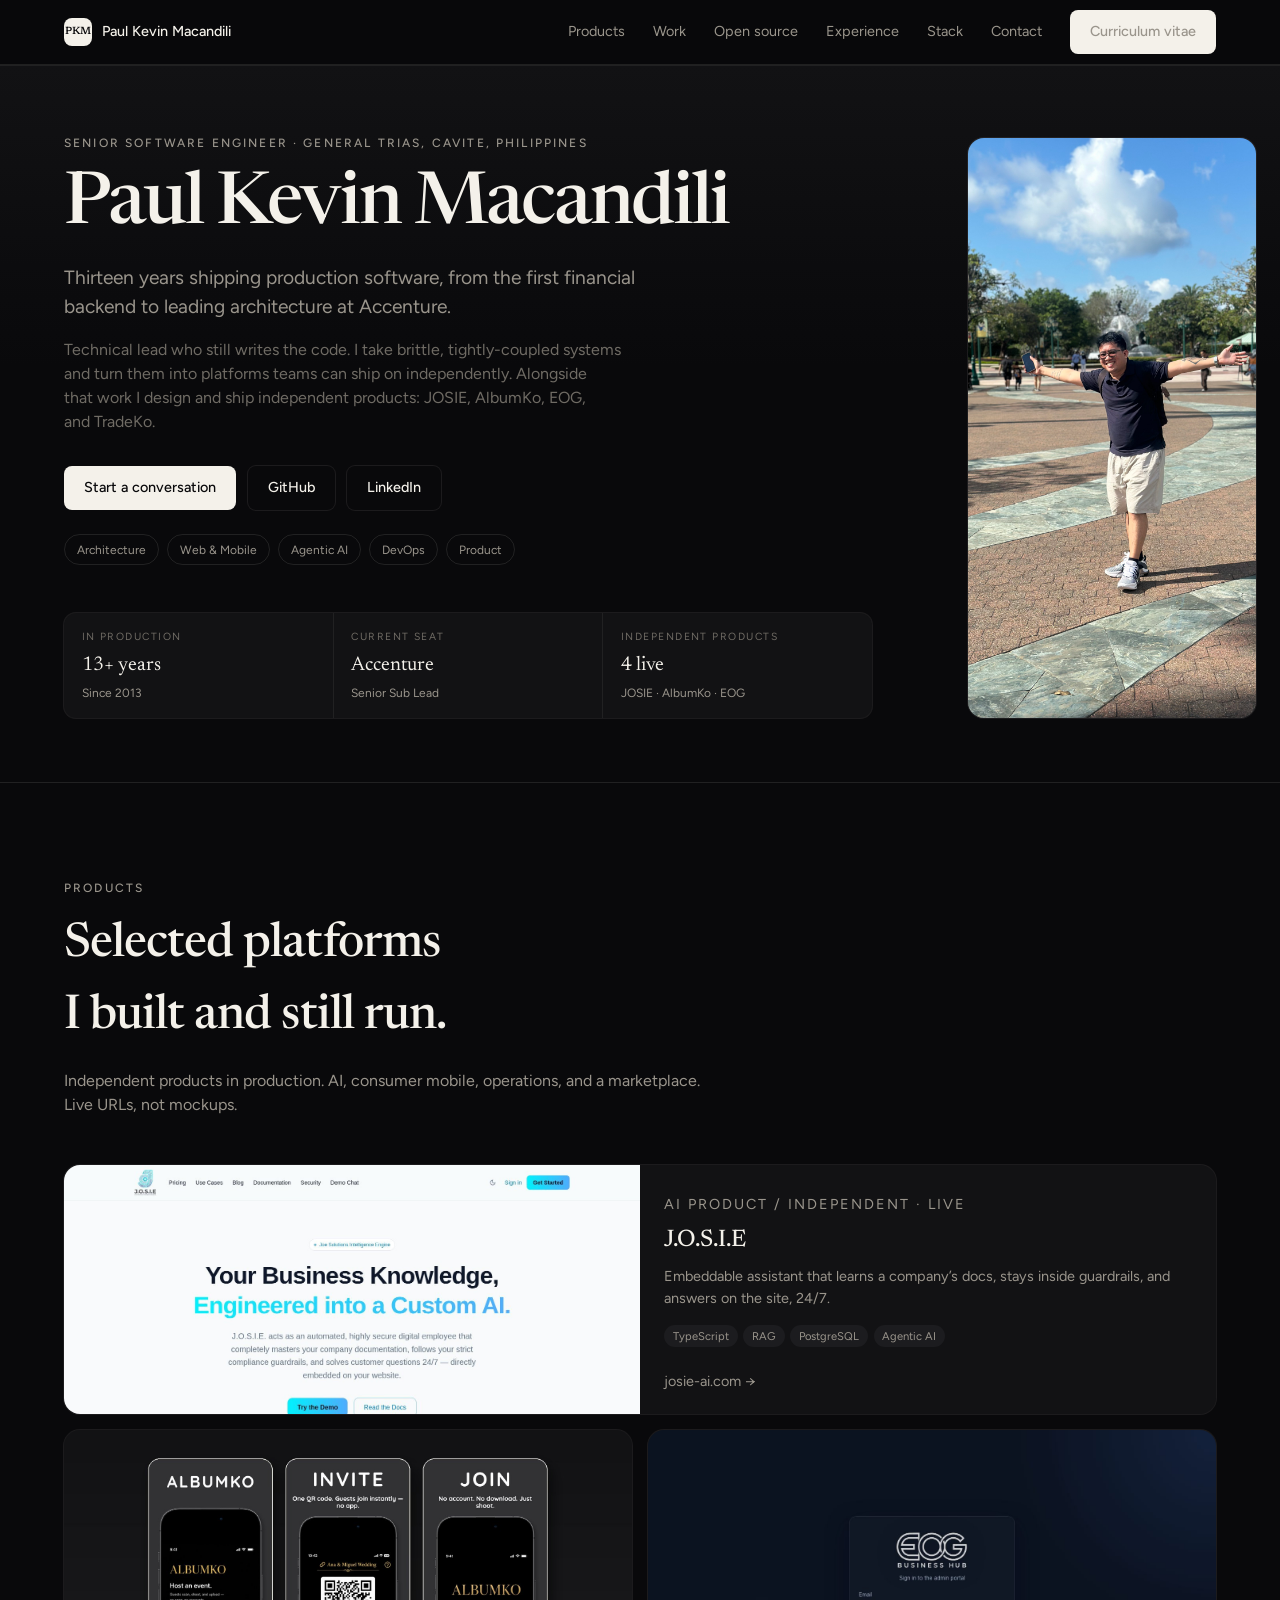
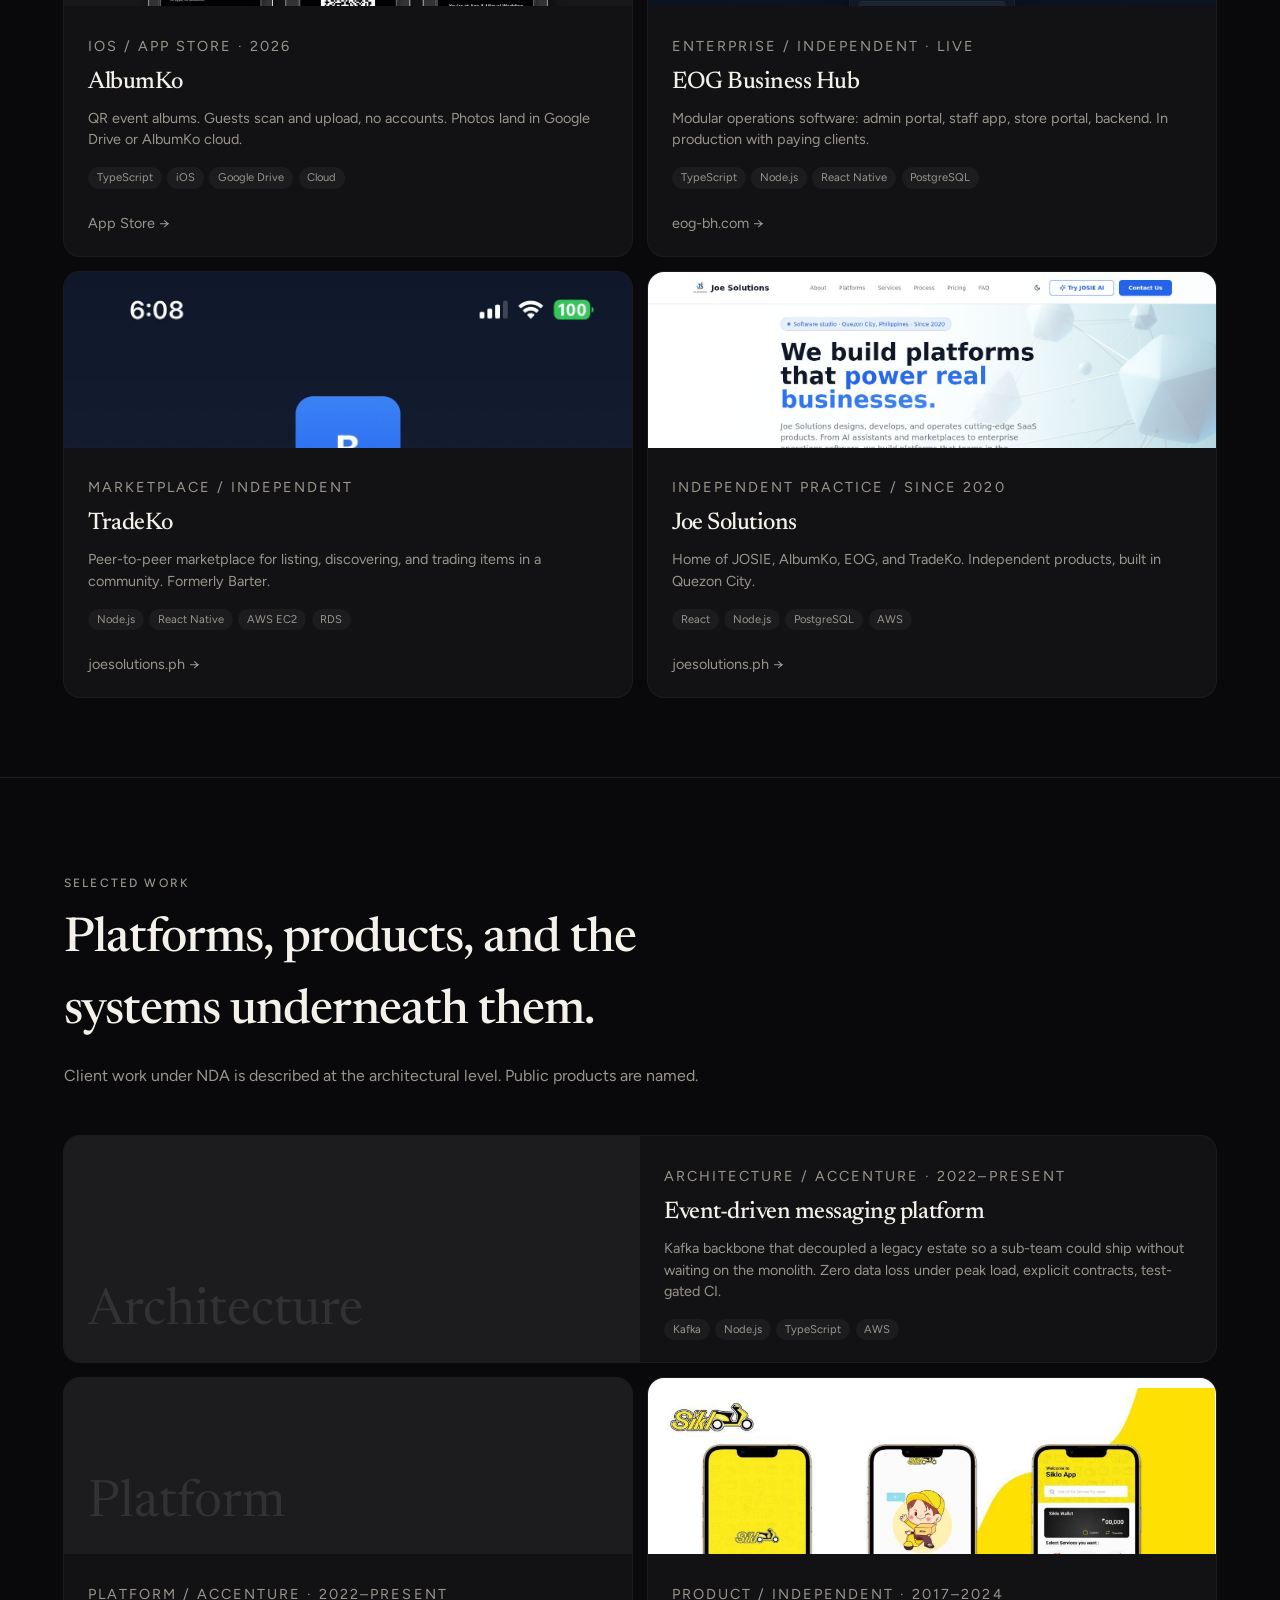
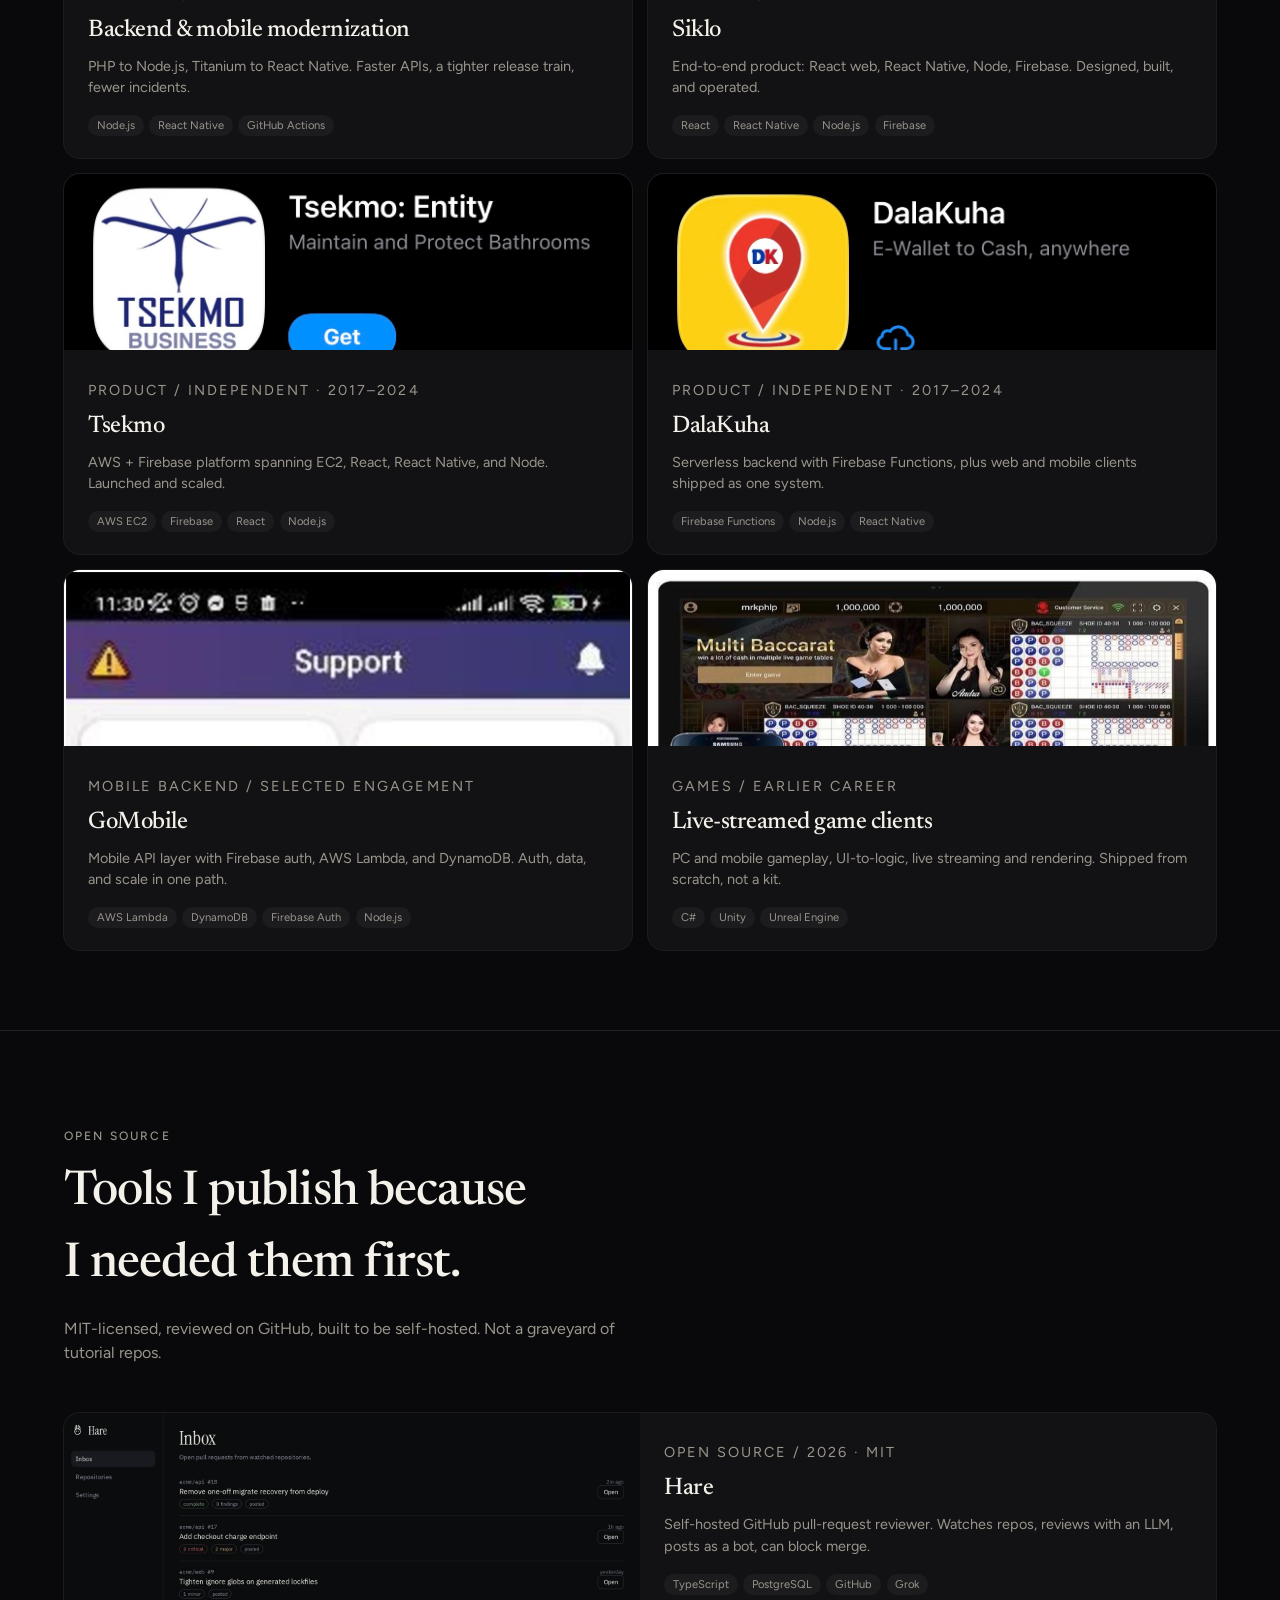
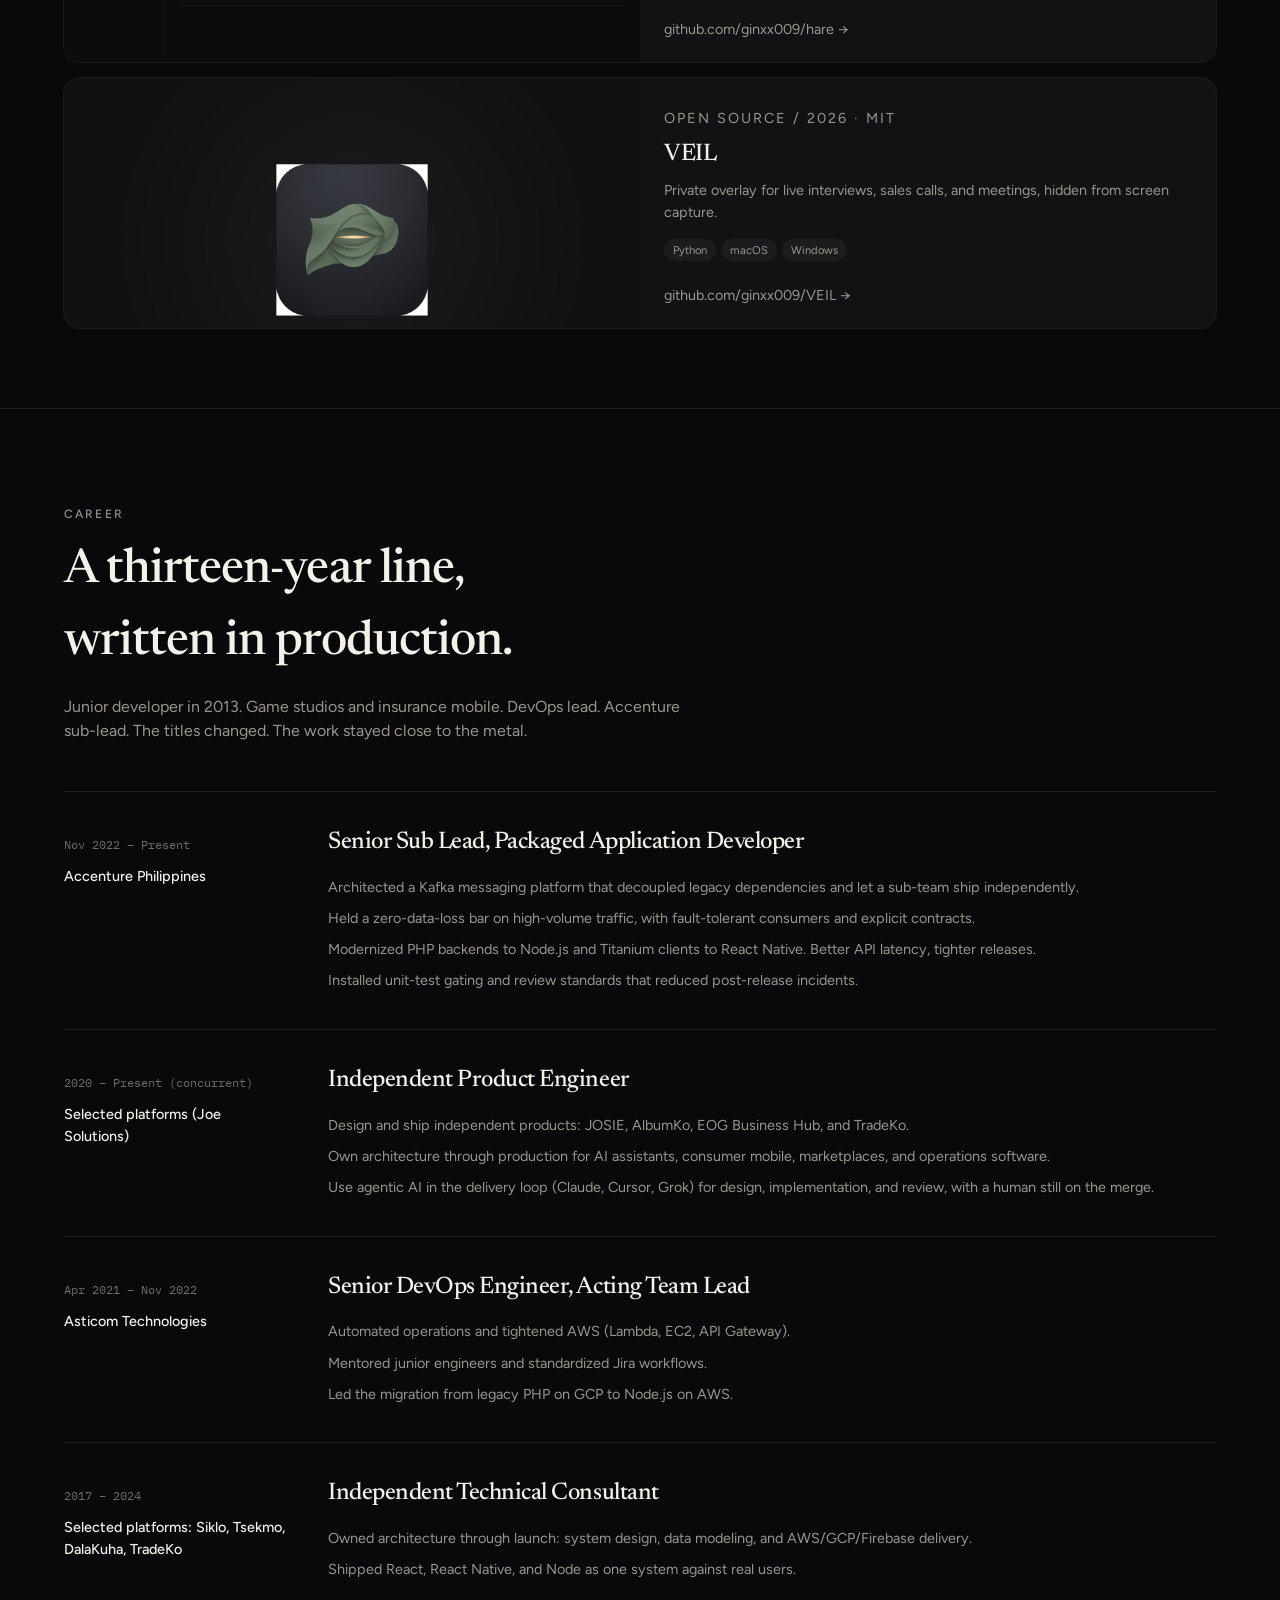
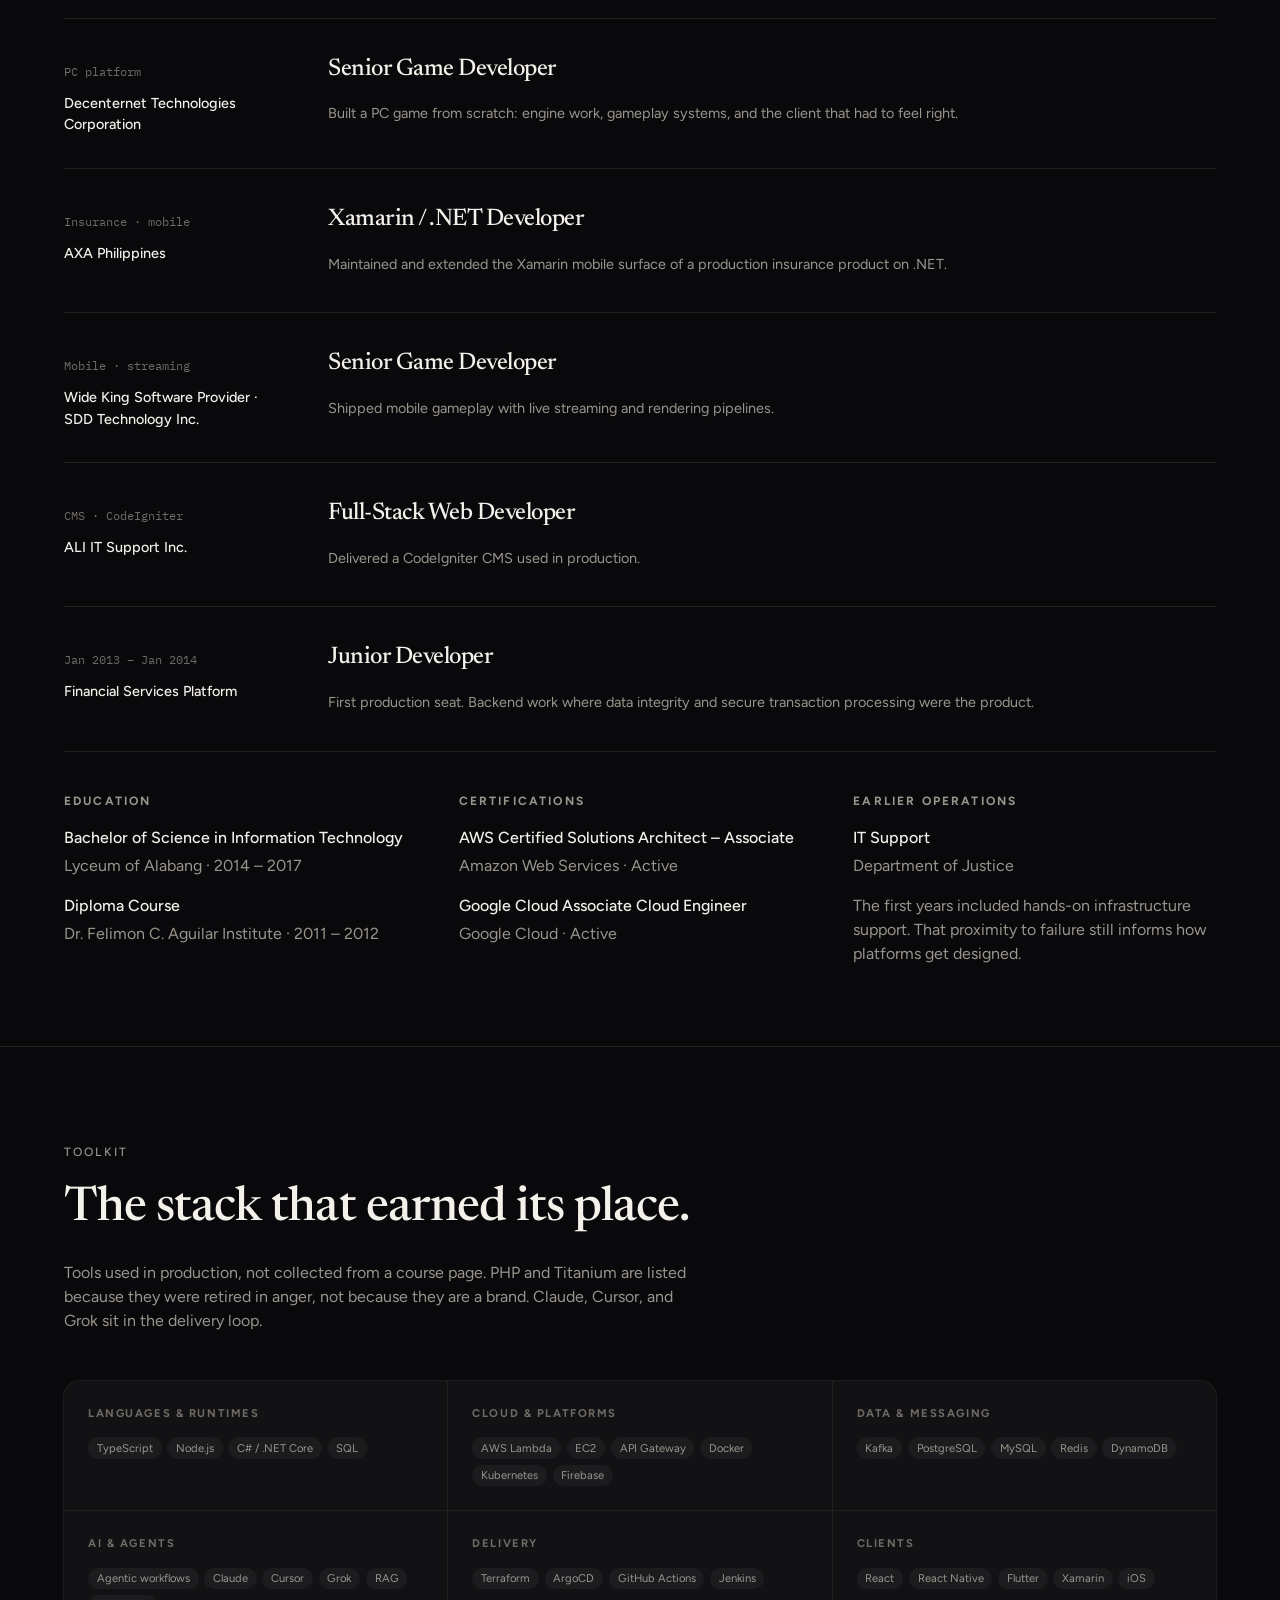
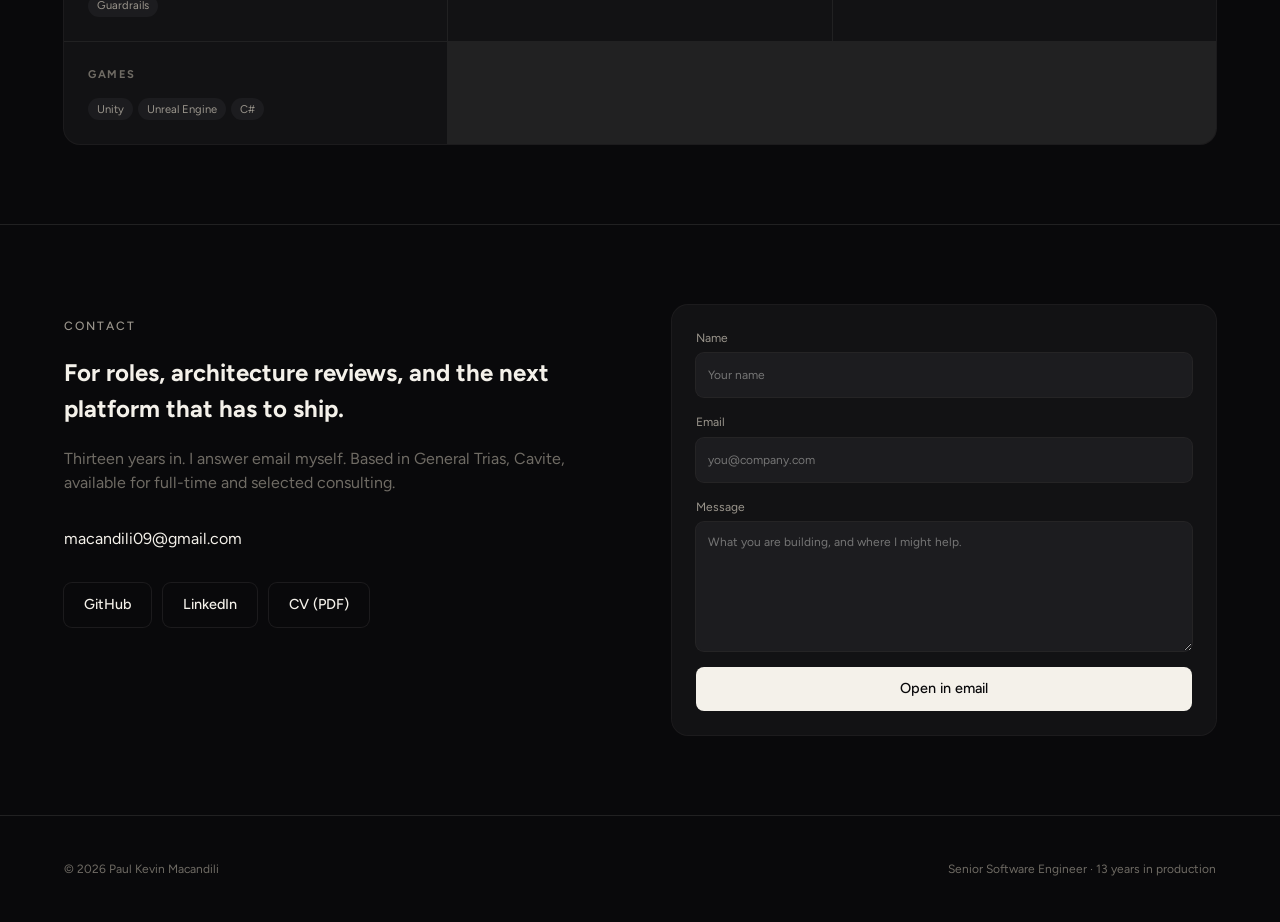
==== commit abdacd8f: "Set location to General Trias, Cavite." ====
--- a/pkm.html
+++ b/pkm.html
@@ -4,7 +4,7 @@
   <meta charset="utf-8" />
   <meta name="viewport" content="width=device-width, initial-scale=1" />
   <title>Paul Kevin Macandili · Senior Software Engineer</title>
-  <meta name="description" content="Senior Software Engineer with 13 years in production. Architecture, web, mobile, DevOps, agentic AI, and game systems. Taguig, Philippines." />
+  <meta name="description" content="Senior Software Engineer with 13 years in production. Architecture, web, mobile, DevOps, agentic AI, and game systems. General Trias, Cavite, Philippines." />
   <meta name="theme-color" content="#09090b" />
   <meta name="author" content="Paul Kevin Macandili" />
   <meta http-equiv="Cache-Control" content="no-cache, no-store, must-revalidate" />
@@ -13,7 +13,7 @@
   <link rel="preconnect" href="https://fonts.googleapis.com" />
   <link rel="preconnect" href="https://fonts.gstatic.com" crossorigin />
   <link href="https://fonts.googleapis.com/css2?family=Figtree:ital,wght@0,400;0,500;0,600;0,700;1,400&family=IBM+Plex+Mono:wght@400;500&family=Newsreader:ital,opsz,wght@0,6..72,400;0,6..72,500;0,6..72,600;1,6..72,400&display=swap" rel="stylesheet" />
-  <link rel="stylesheet" href="css/pkm.css?v=20260912f" />
+  <link rel="stylesheet" href="css/pkm.css?v=20260912g" />
 </head>
 <body>
   <a class="skip" href="#main">Skip to content</a>
@@ -47,7 +47,7 @@
       <div class="wrap">
         <div class="hero-grid">
           <div class="hero-copy">
-            <p class="eyebrow">Senior Software Engineer · Taguig City, Philippines</p>
+            <p class="eyebrow">Senior Software Engineer · General Trias, Cavite, Philippines</p>
             <h1>Paul Kevin Macandili</h1>
             <p class="lede">Thirteen years shipping production software, from the first financial backend to leading architecture at Accenture.</p>
             <p class="body">Technical lead who still writes the code. I take brittle, tightly-coupled systems and turn them into platforms teams can ship on independently. Alongside that work I design and ship independent products: JOSIE, AlbumKo, EOG, and TradeKo.</p>
@@ -487,7 +487,7 @@
         <div>
           <p class="eyebrow">Contact</p>
           <h2>For roles, architecture reviews, and the next platform that has to ship.</h2>
-          <p class="body">Thirteen years in. I answer email myself. Taguig-based, available for full-time and selected consulting.</p>
+          <p class="body">Thirteen years in. I answer email myself. Based in General Trias, Cavite, available for full-time and selected consulting.</p>
           <p style="margin-top:2rem"><a href="mailto:macandili09@gmail.com">macandili09@gmail.com</a></p>
           <div class="actions">
             <a class="btn btn-ghost" href="https://github.com/ginxx009" target="_blank" rel="noreferrer">GitHub</a>
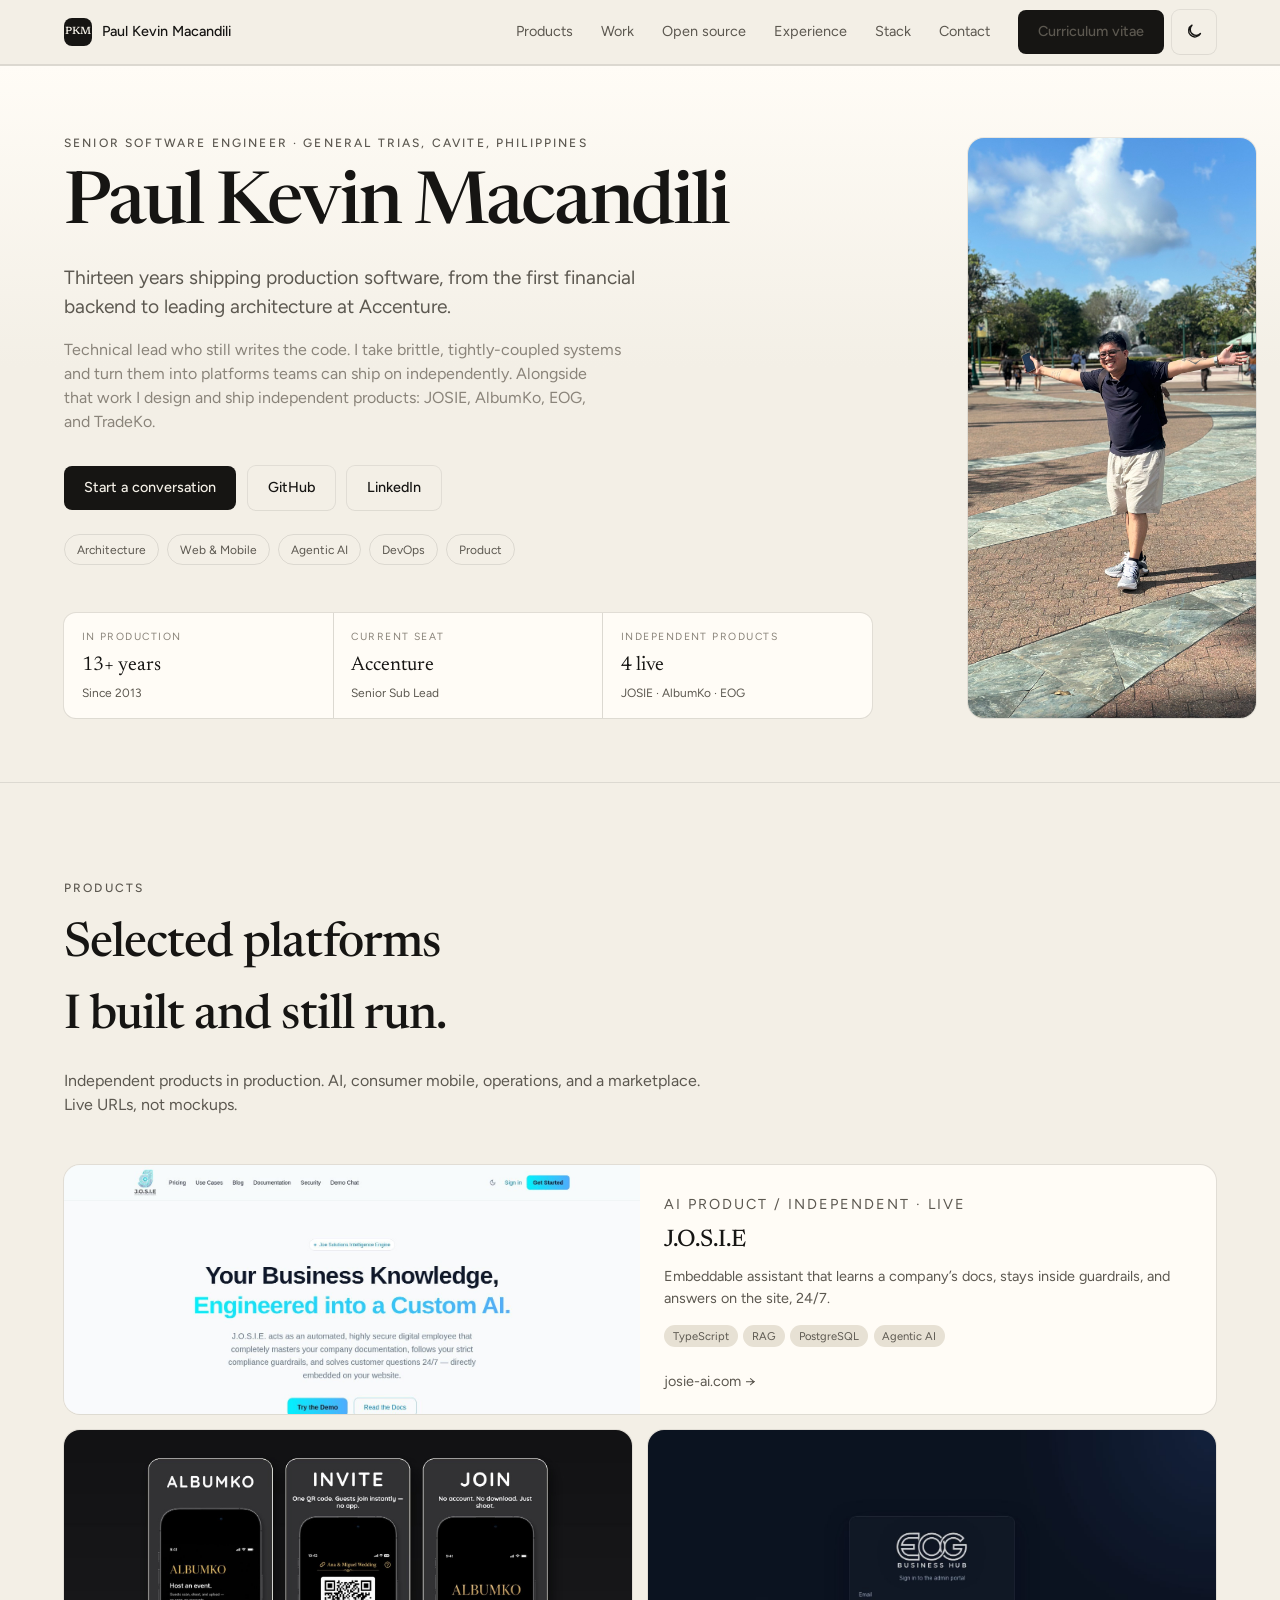
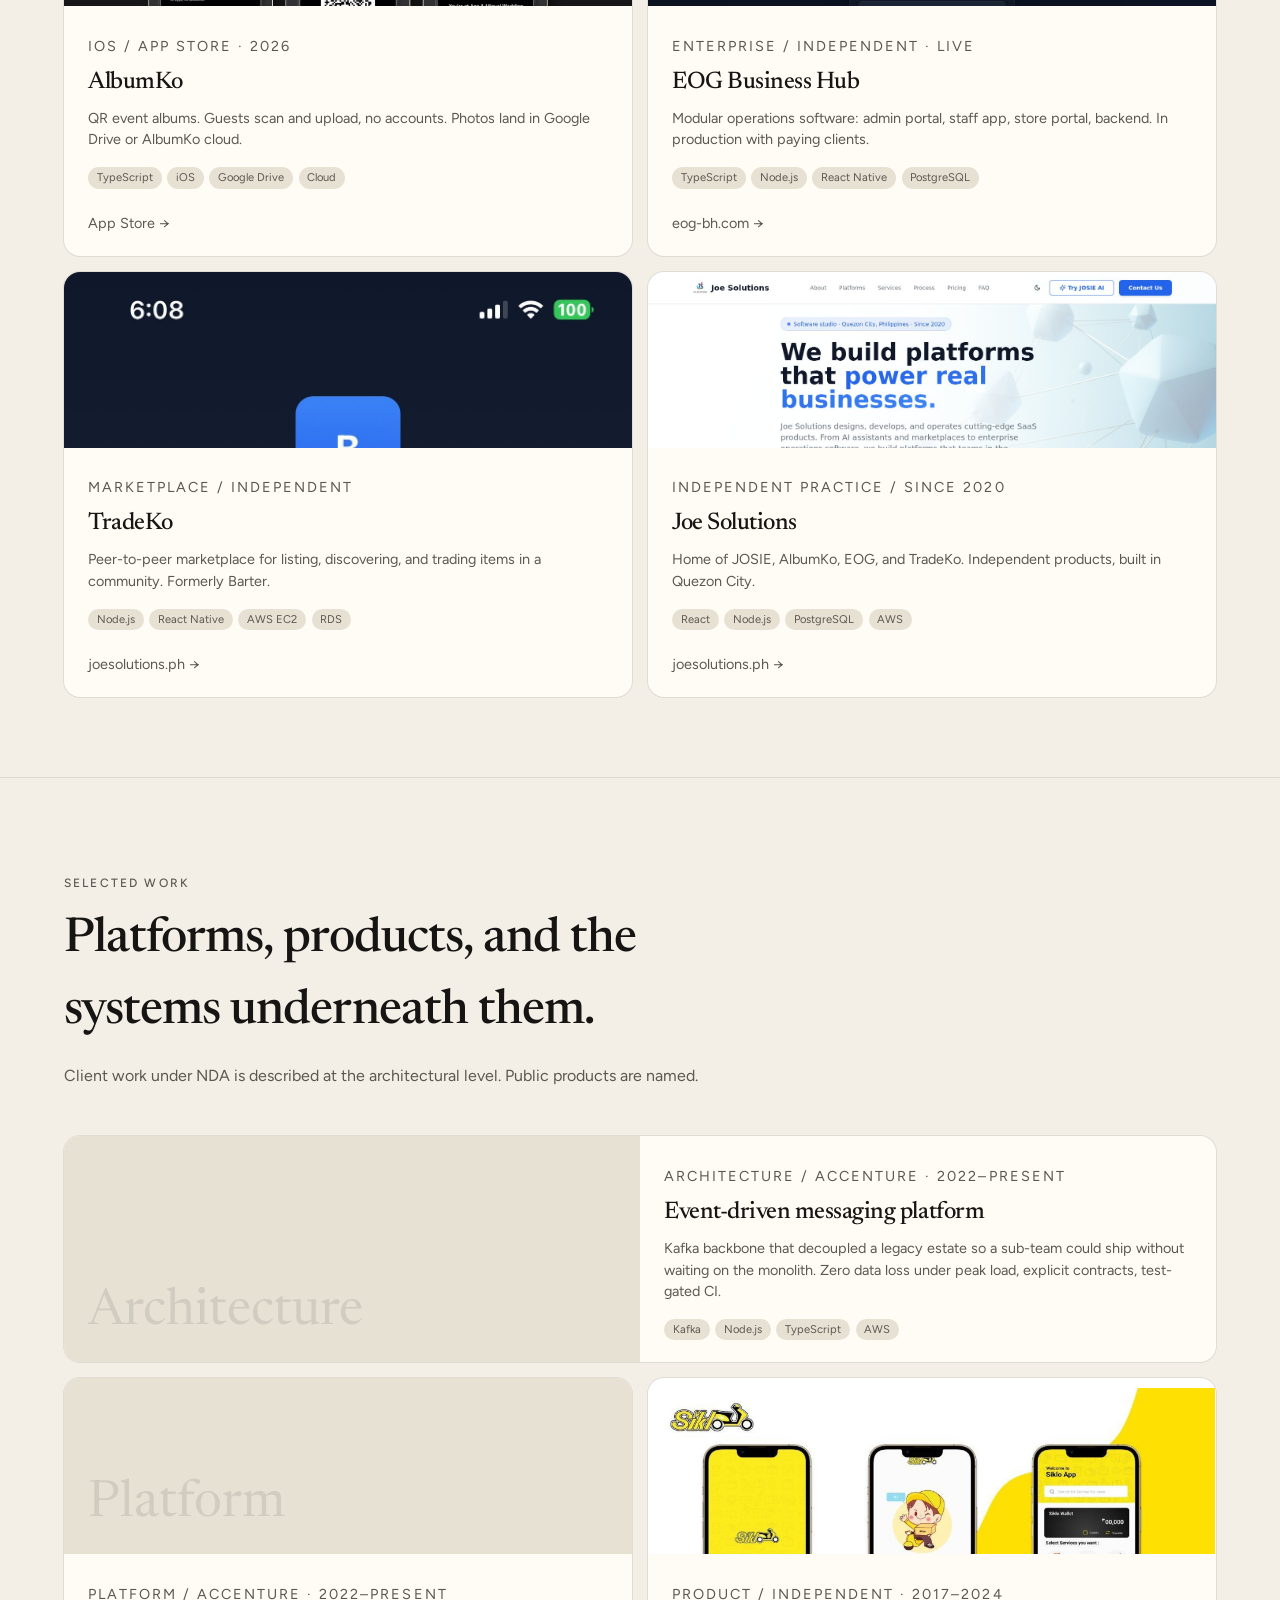
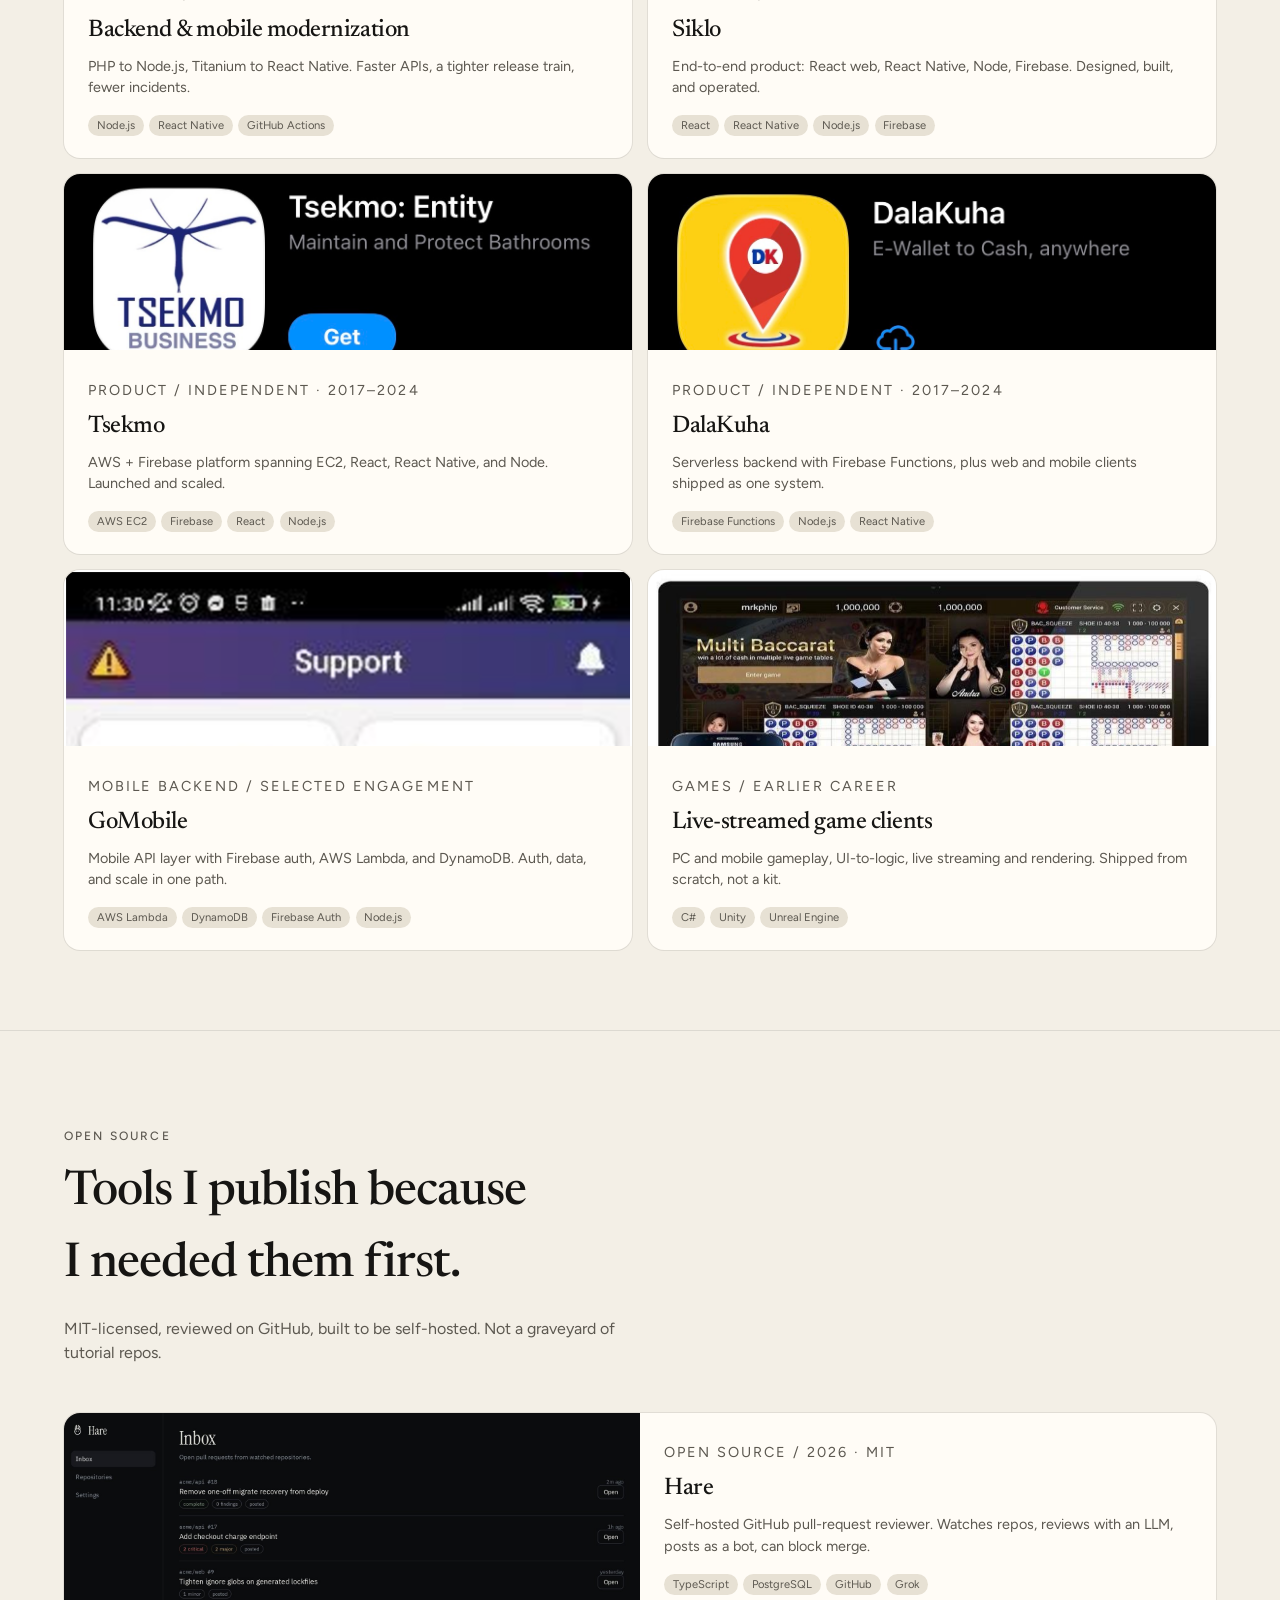
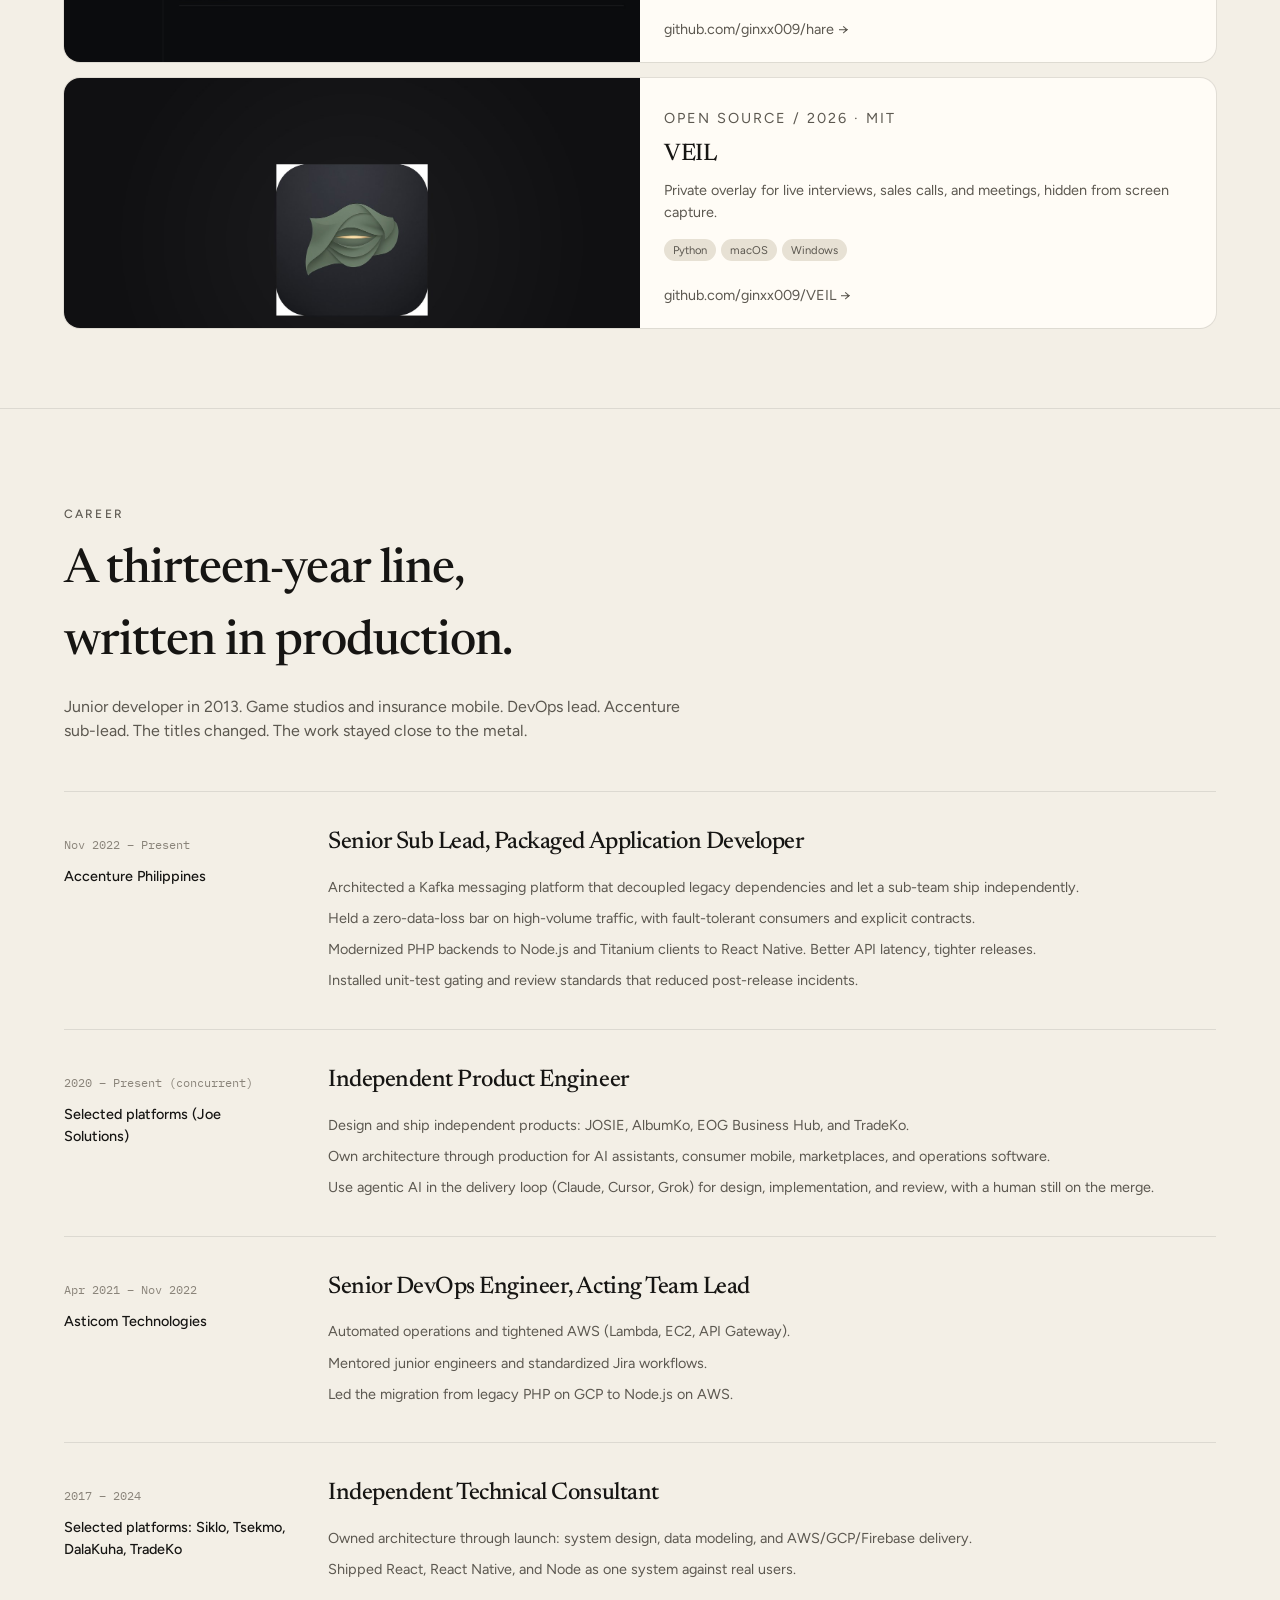
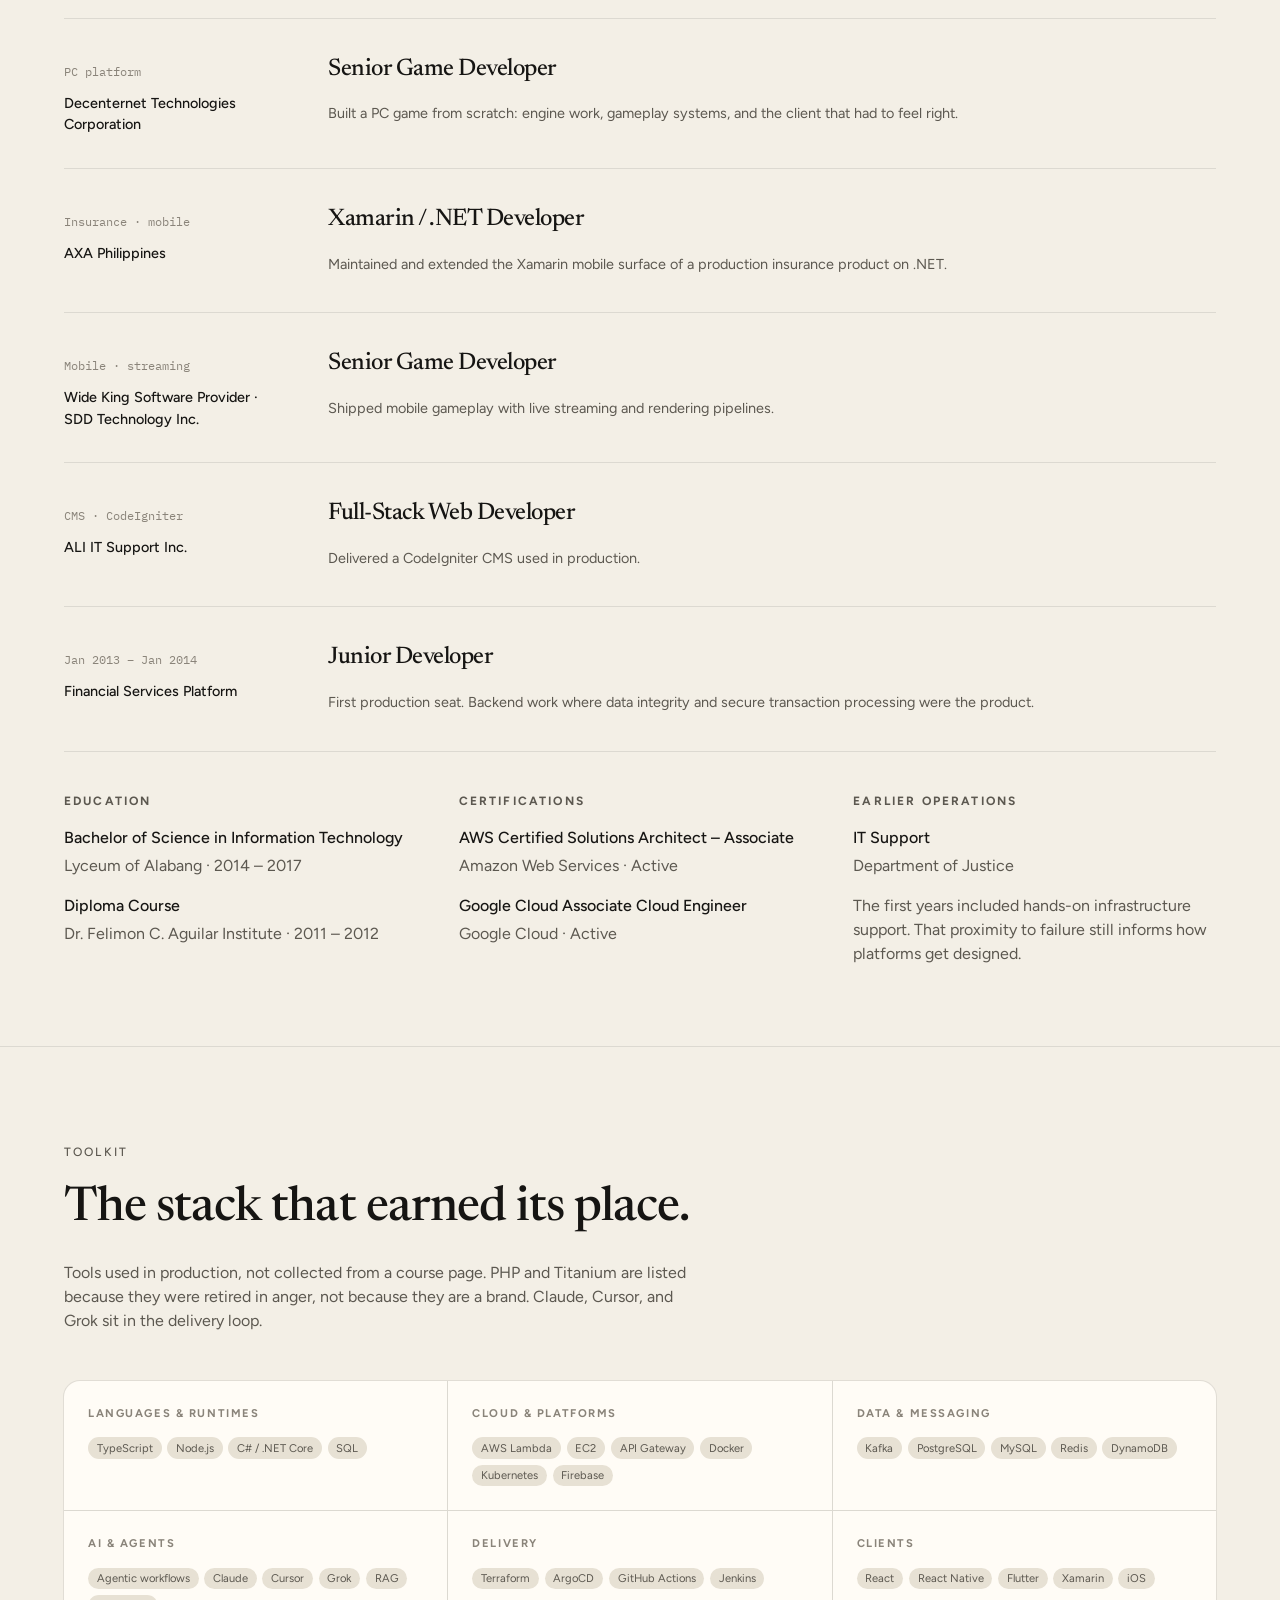
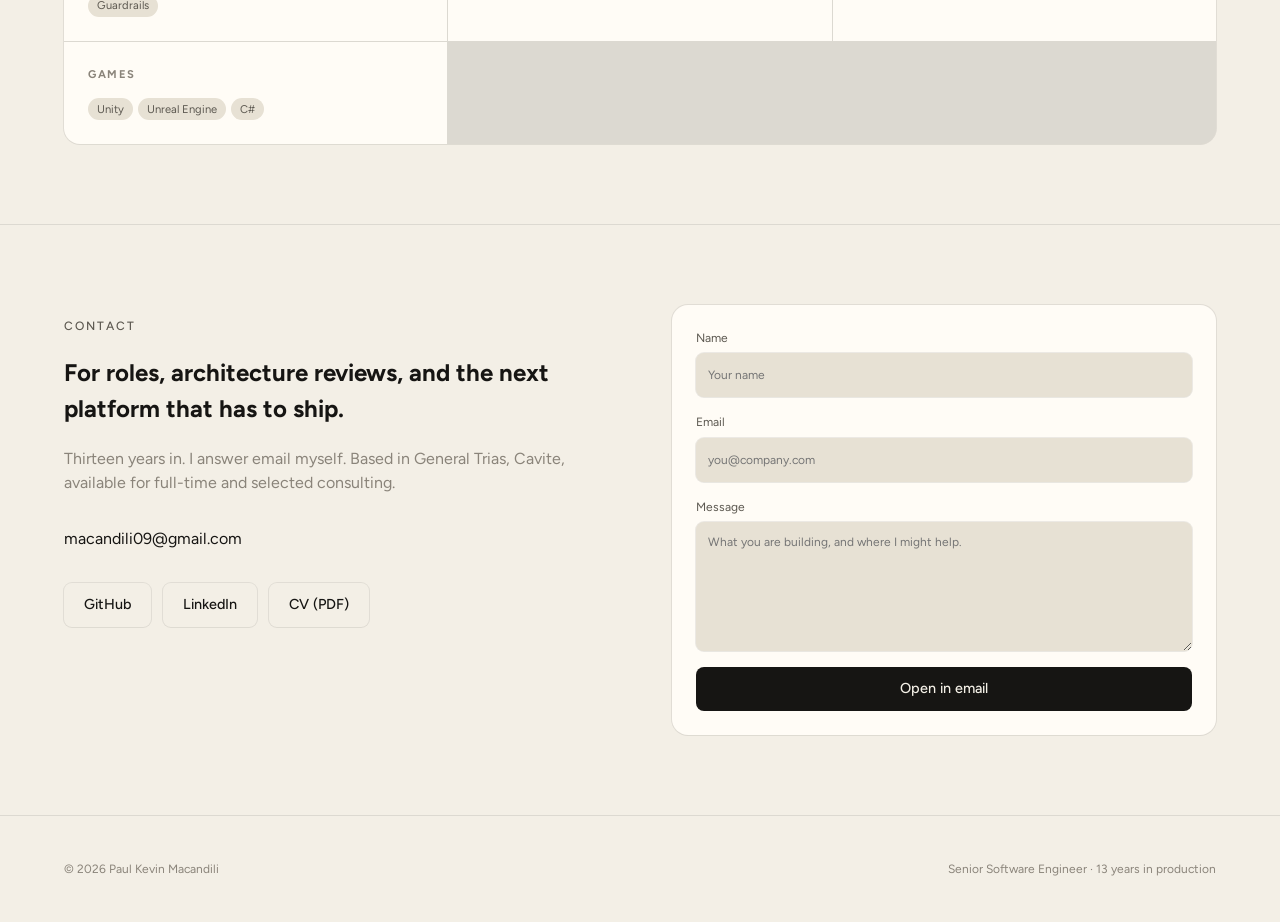
==== commit 41dcd1ef: "Add light and dark theme toggle." ====
--- a/pkm.html
+++ b/pkm.html
@@ -13,13 +13,29 @@
   <link rel="preconnect" href="https://fonts.googleapis.com" />
   <link rel="preconnect" href="https://fonts.gstatic.com" crossorigin />
   <link href="https://fonts.googleapis.com/css2?family=Figtree:ital,wght@0,400;0,500;0,600;0,700;1,400&family=IBM+Plex+Mono:wght@400;500&family=Newsreader:ital,opsz,wght@0,6..72,400;0,6..72,500;0,6..72,600;1,6..72,400&display=swap" rel="stylesheet" />
-  <link rel="stylesheet" href="css/pkm.css?v=20260912g" />
+  <script>
+    (function () {
+      try {
+        var t = localStorage.getItem('pkm-theme');
+        if (t !== 'light' && t !== 'dark') {
+          t = window.matchMedia('(prefers-color-scheme: light)').matches ? 'light' : 'dark';
+        }
+        document.documentElement.setAttribute('data-theme', t);
+        var m = document.querySelector('meta[name="theme-color"]');
+        if (m) m.setAttribute('content', t === 'light' ? '#f3efe6' : '#09090b');
+      } catch (e) {
+        document.documentElement.setAttribute('data-theme', 'dark');
+      }
+    })();
+  </script>
+  <link rel="stylesheet" href="css/pkm.css?v=20260912h" />
 </head>
 <body>
   <a class="skip" href="#main">Skip to content</a>
   <header class="nav">
     <div class="wrap nav-inner">
       <a class="brand" href="#top"><span class="mark">PKM</span><span>Paul Kevin Macandili</span></a>
+      <div class="nav-end">
       <nav class="nav-links" aria-label="Primary">
         <a href="#products">Products</a>
         <a href="#work">Work</a>
@@ -29,7 +45,12 @@
         <a href="#contact">Contact</a>
         <a class="btn btn-primary" href="file/Paul_Kevin_Macandili_CV_2025.pdf" download>Curriculum vitae</a>
       </nav>
+      <button class="theme-btn" type="button" aria-label="Toggle light and dark theme" data-theme-toggle>
+        <svg class="icon-sun" viewBox="0 0 24 24" fill="none" stroke="currentColor" stroke-width="2" stroke-linecap="round" stroke-linejoin="round" aria-hidden="true"><circle cx="12" cy="12" r="4"/><path d="M12 2v2M12 20v2M4.93 4.93l1.41 1.41M17.66 17.66l1.41 1.41M2 12h2M20 12h2M4.93 19.07l1.41-1.41M17.66 6.34l1.41-1.41"/></svg>
+        <svg class="icon-moon" viewBox="0 0 24 24" fill="none" stroke="currentColor" stroke-width="2" stroke-linecap="round" stroke-linejoin="round" aria-hidden="true"><path d="M21 14.5A8.5 8.5 0 1 1 9.5 3 7 7 0 0 0 21 14.5z"/></svg>
+      </button>
       <button class="menu-btn" type="button" aria-label="Open menu" data-menu>☰</button>
+      </div>
     </div>
     <div class="wrap mobile-nav" id="mobile-nav" hidden>
       <a href="#products">Products</a>
@@ -513,7 +534,13 @@
   </footer>
 
   <script>
-    document.querySelector('[data-menu]').addEventListener('click', function () {
+    document.querySelector('[data-theme-toggle]').addEventListener('click', function () {
+      var next = document.documentElement.getAttribute('data-theme') === 'light' ? 'dark' : 'light';
+      document.documentElement.setAttribute('data-theme', next);
+      try { localStorage.setItem('pkm-theme', next); } catch (e) {}
+      var m = document.querySelector('meta[name="theme-color"]');
+      if (m) m.setAttribute('content', next === 'light' ? '#f3efe6' : '#09090b');
+    });
       var nav = document.getElementById('mobile-nav');
       var open = nav.hasAttribute('hidden');
       if (open) { nav.removeAttribute('hidden'); nav.setAttribute('open', ''); }
--- a/css/pkm.css
+++ b/css/pkm.css
@@ -1,4 +1,6 @@
-:root {
+:root,
+html[data-theme="dark"] {
+  color-scheme: dark;
   --bg: #09090b;
   --surface: #121214;
   --elevated: #1c1c1f;
@@ -12,6 +14,18 @@
   --font-display: "Newsreader", "Times New Roman", serif;
   --font-mono: "IBM Plex Mono", ui-monospace, Menlo, Consolas, monospace;
   --ease: cubic-bezier(0.23, 1, 0.32, 1);
+}
+html[data-theme="light"] {
+  color-scheme: light;
+  --bg: #f3efe6;
+  --surface: #fffcf6;
+  --elevated: #e7e1d4;
+  --fg: #161513;
+  --muted: #5c5850;
+  --subtle: #8a847a;
+  --border: rgba(22, 21, 19, 0.1);
+  --shadow: 0 0 0 1px rgba(22, 21, 19, 0.08), 0 1px 2px -1px rgba(22, 21, 19, 0.06);
+  --shadow-hover: 0 0 0 1px rgba(22, 21, 19, 0.14), 0 1px 2px -1px rgba(22, 21, 19, 0.08);
 }
 *, *::before, *::after { box-sizing: border-box; }
 html { scroll-behavior: smooth; -webkit-font-smoothing: antialiased; }
@@ -33,7 +47,12 @@
 .btn-primary { background: var(--fg); color: var(--bg); }
 .btn-ghost { background: transparent; color: var(--fg); box-shadow: var(--shadow); }
 .btn-ghost:hover { box-shadow: var(--shadow-hover); }
-.menu-btn { display: none; width: 2.75rem; height: 2.75rem; background: transparent; color: var(--fg); box-shadow: var(--shadow); border-radius: 8px; border: 0; }
+.nav-end { display: flex; align-items: center; gap: 0.5rem; }
+.theme-btn, .menu-btn { width: 2.75rem; height: 2.75rem; display: grid; place-items: center; background: transparent; color: var(--fg); box-shadow: var(--shadow); border-radius: 8px; border: 0; }
+.menu-btn { display: none; }
+.theme-btn svg { width: 1.1rem; height: 1.1rem; }
+html[data-theme="light"] .icon-sun { display: none; }
+html:not([data-theme="light"]) .icon-moon { display: none; }
 .hero { position: relative; padding: 3.5rem 0 3rem; }
 .hero::before { content: ""; position: absolute; inset: 0; background: linear-gradient(180deg, var(--surface) 0%, var(--bg) 42%); pointer-events: none; }
 .hero-grid { position: relative; display: grid; gap: 2rem 3.5rem; grid-template-columns: minmax(0, 1fr) minmax(16rem, 18rem); grid-template-rows: auto auto; align-items: stretch; }
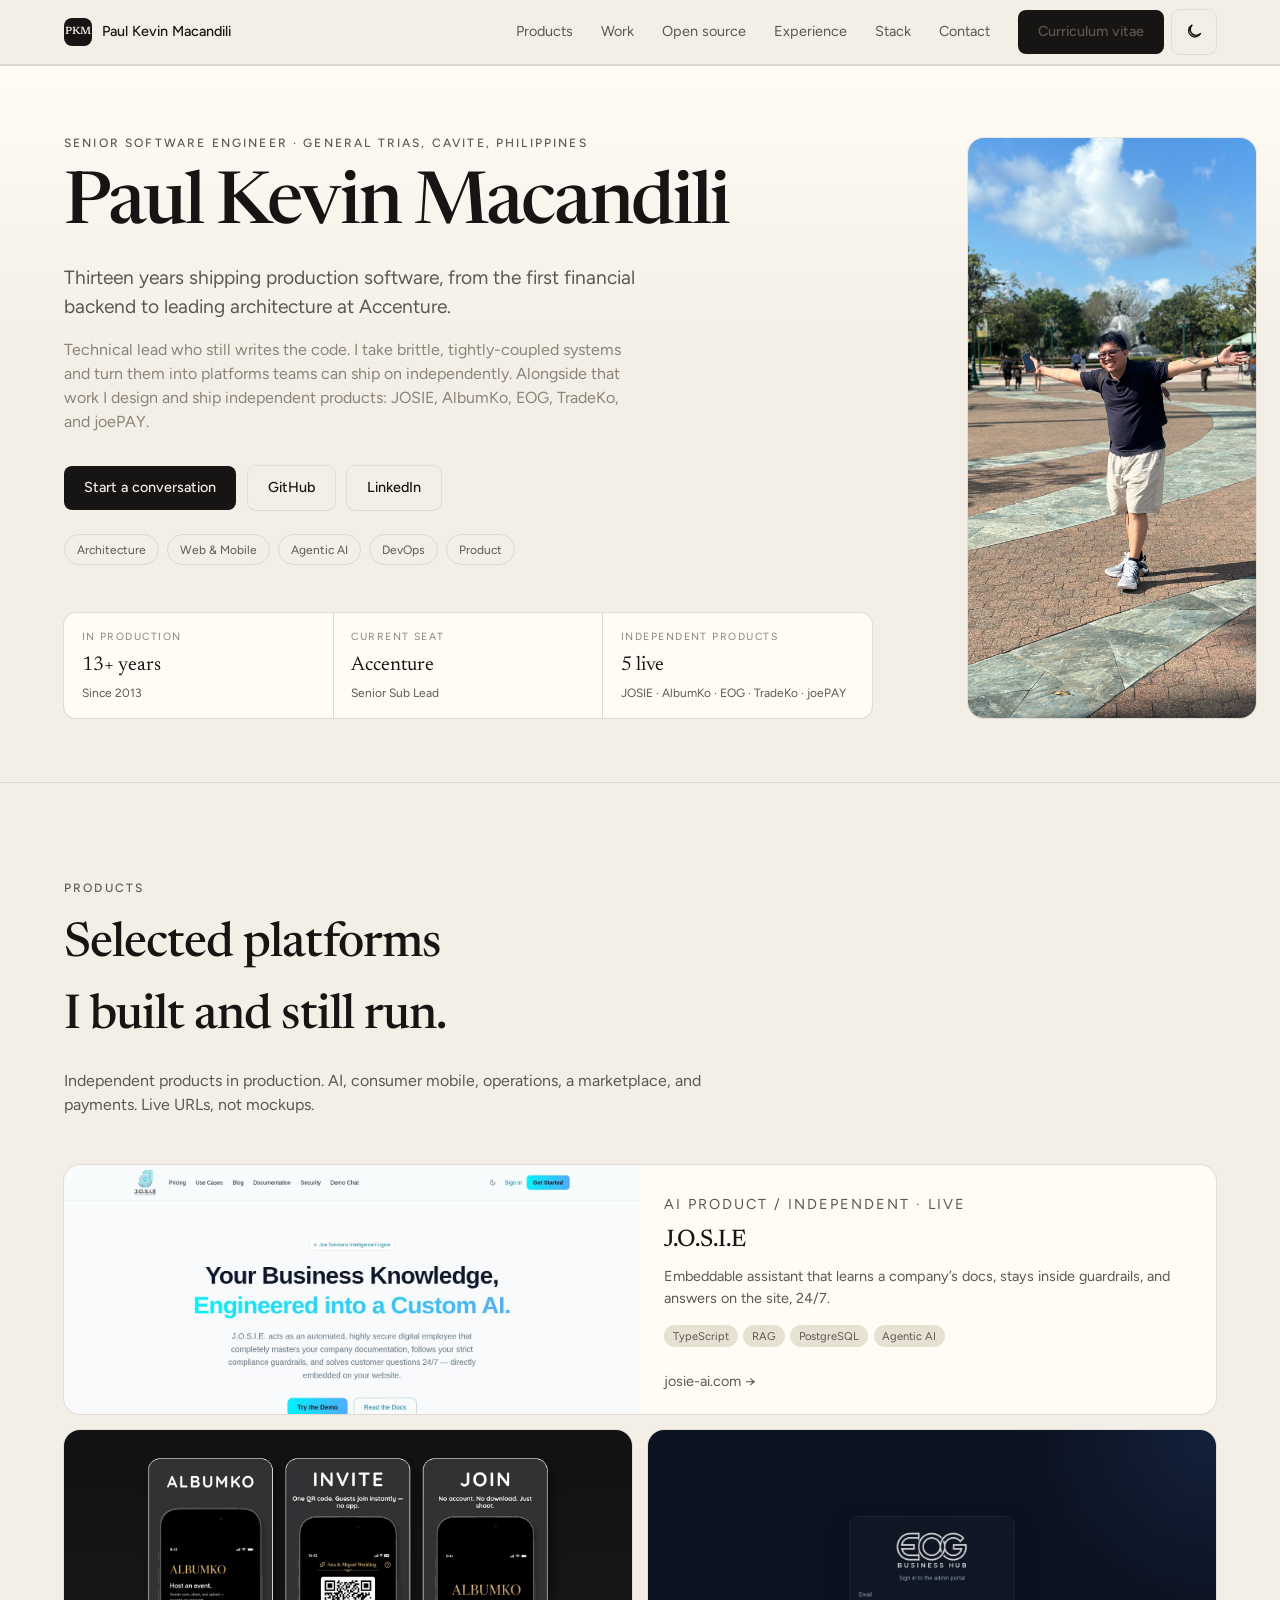
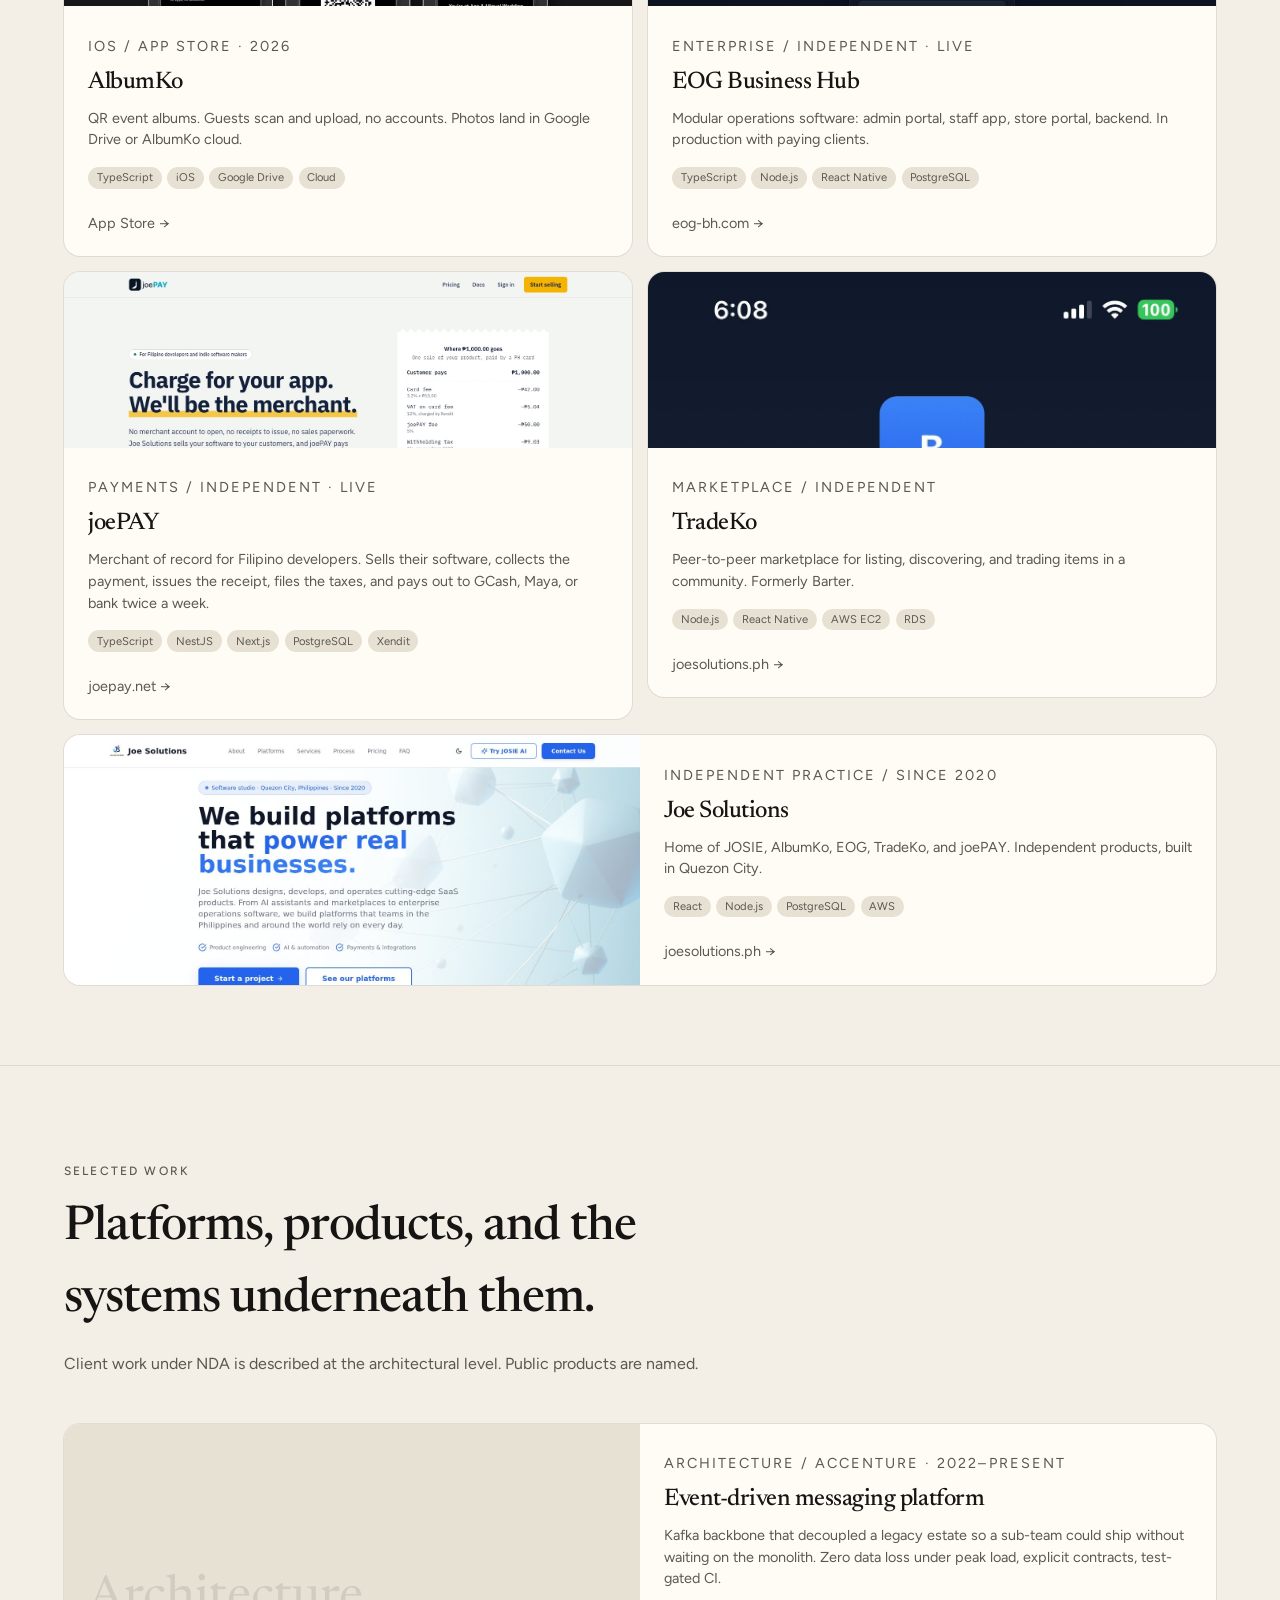
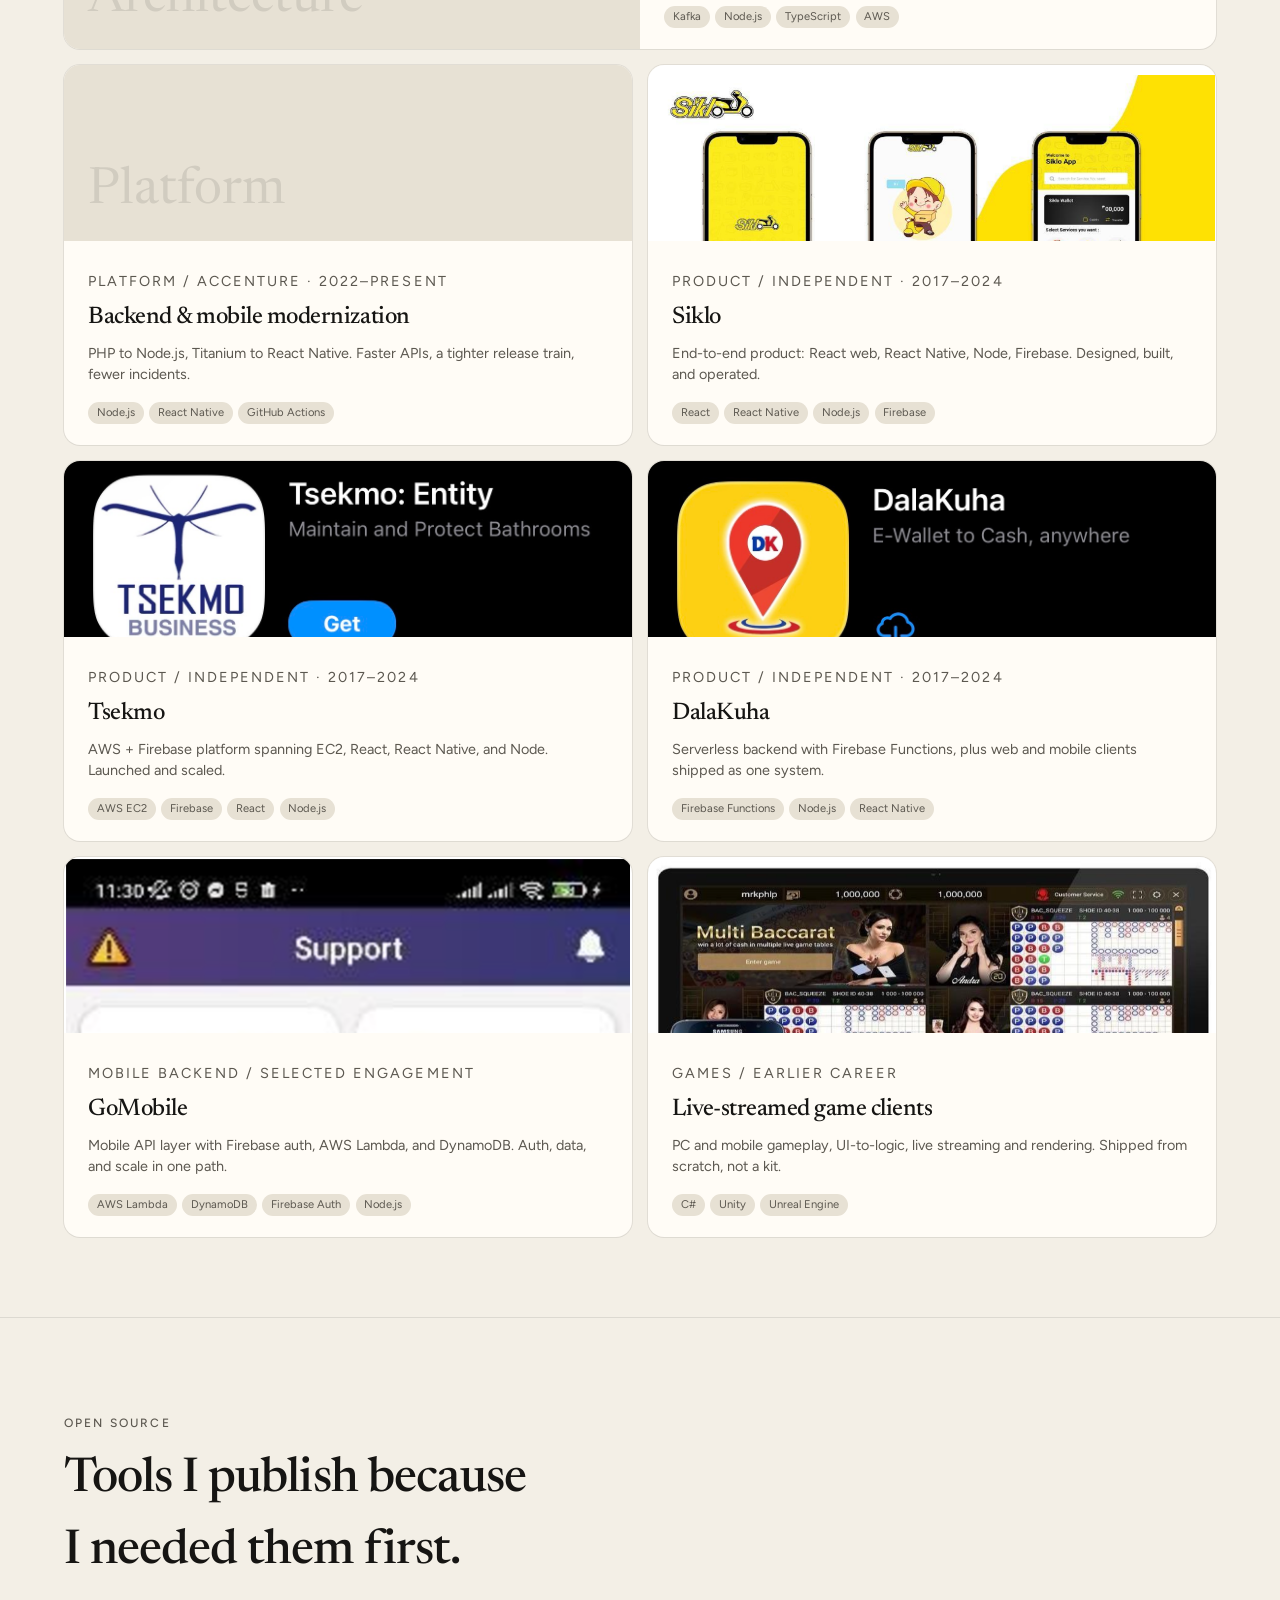
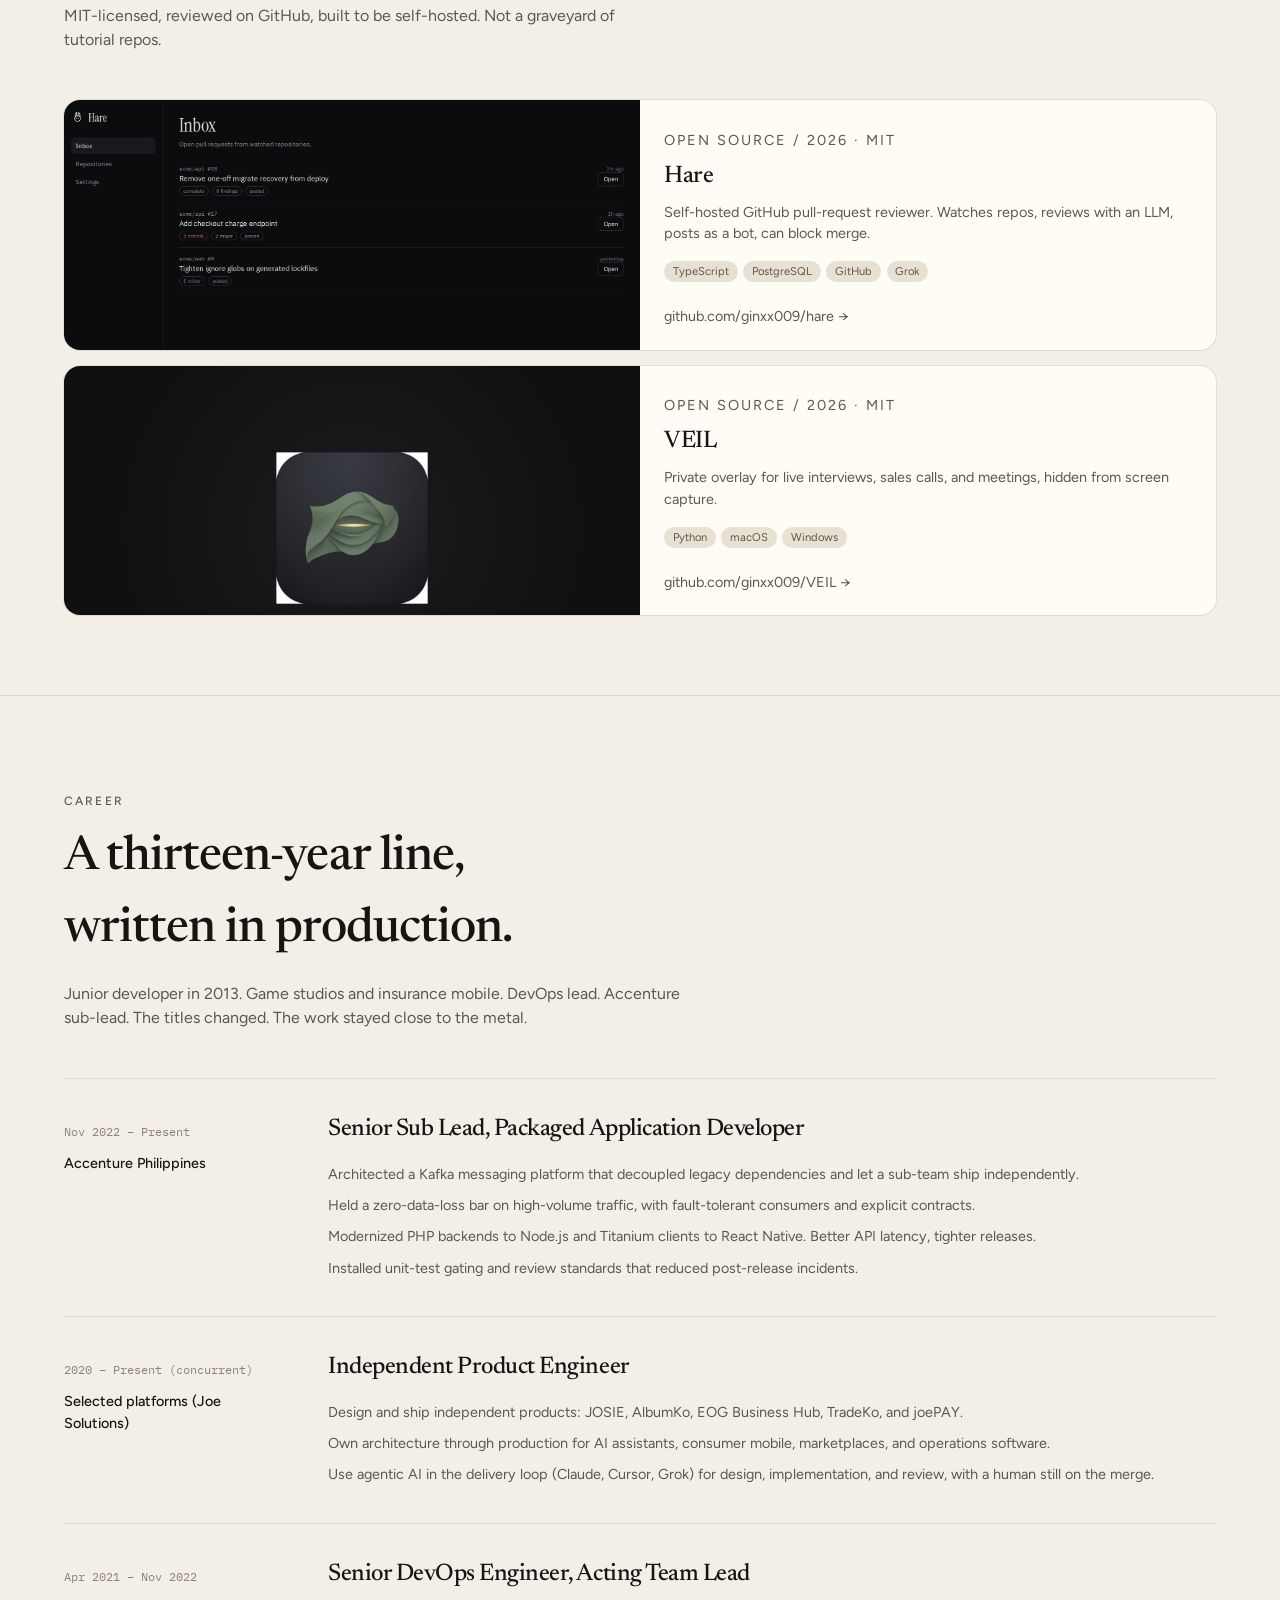
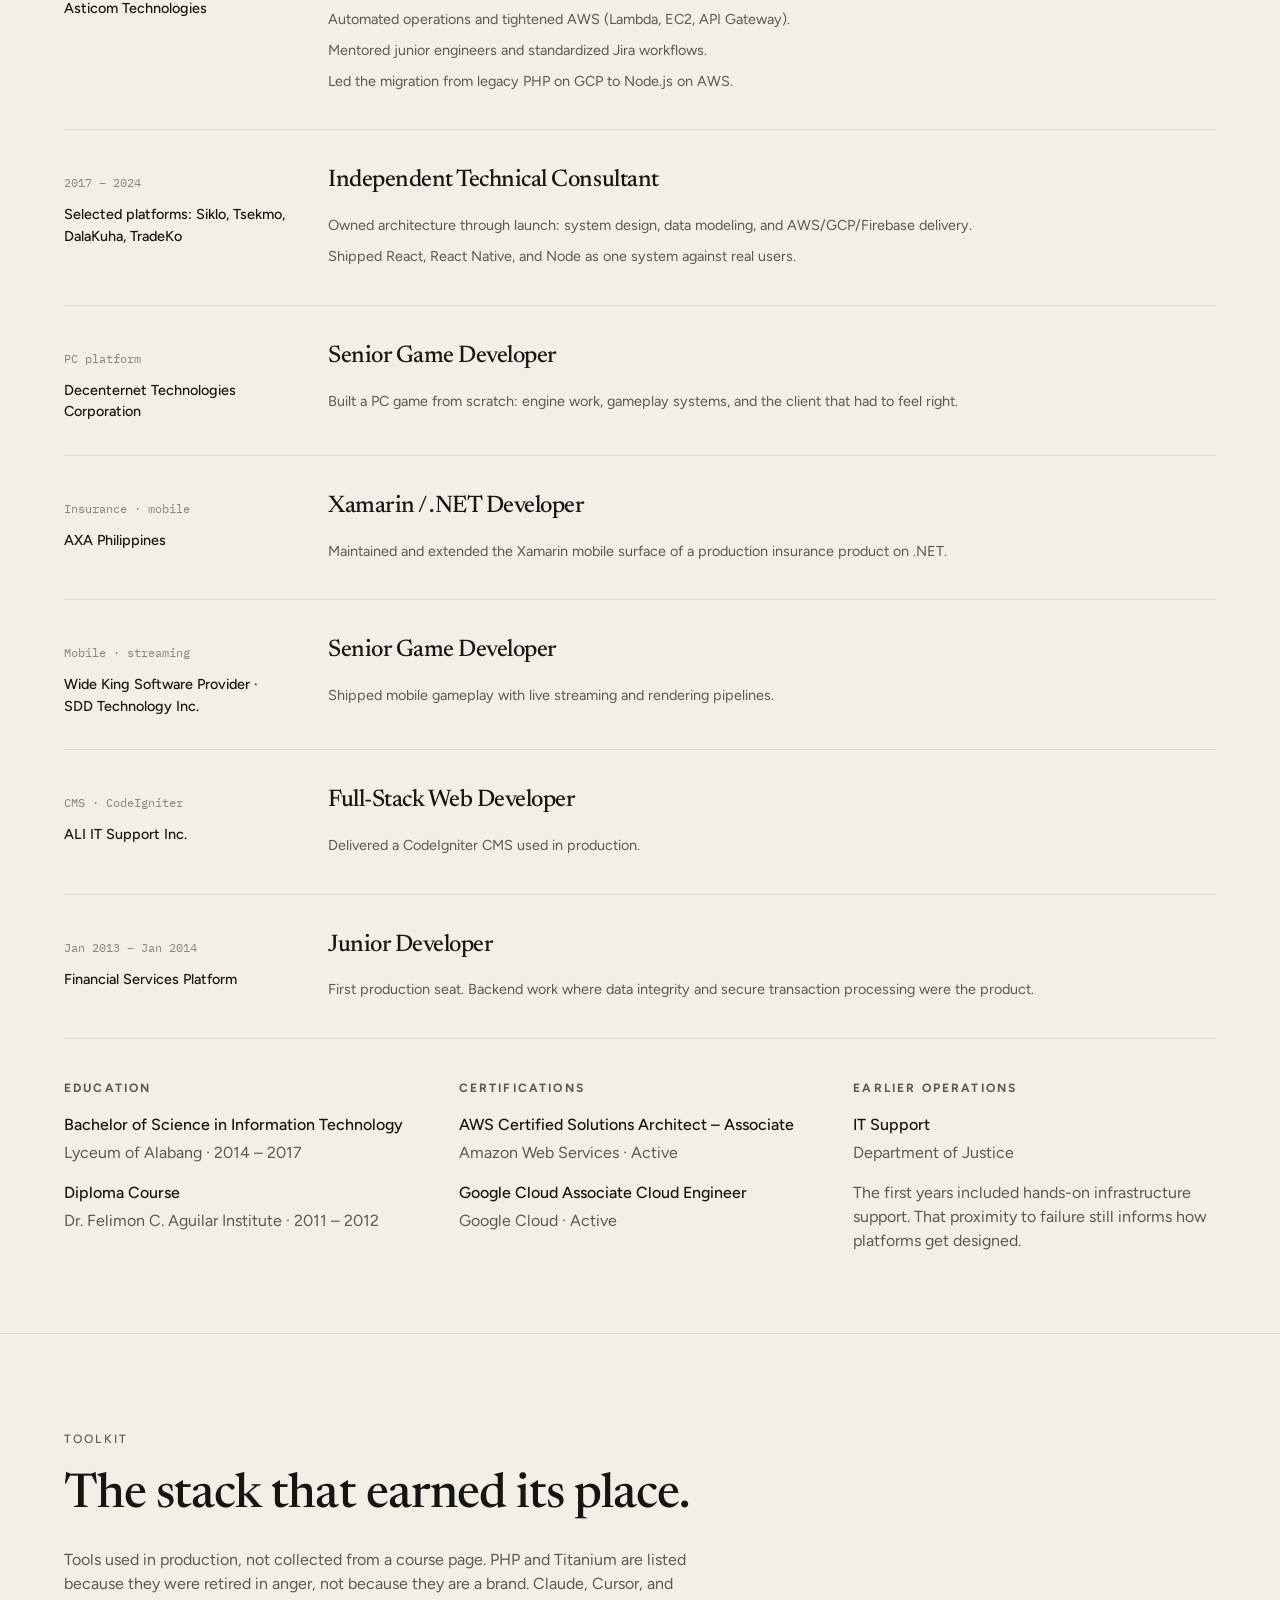
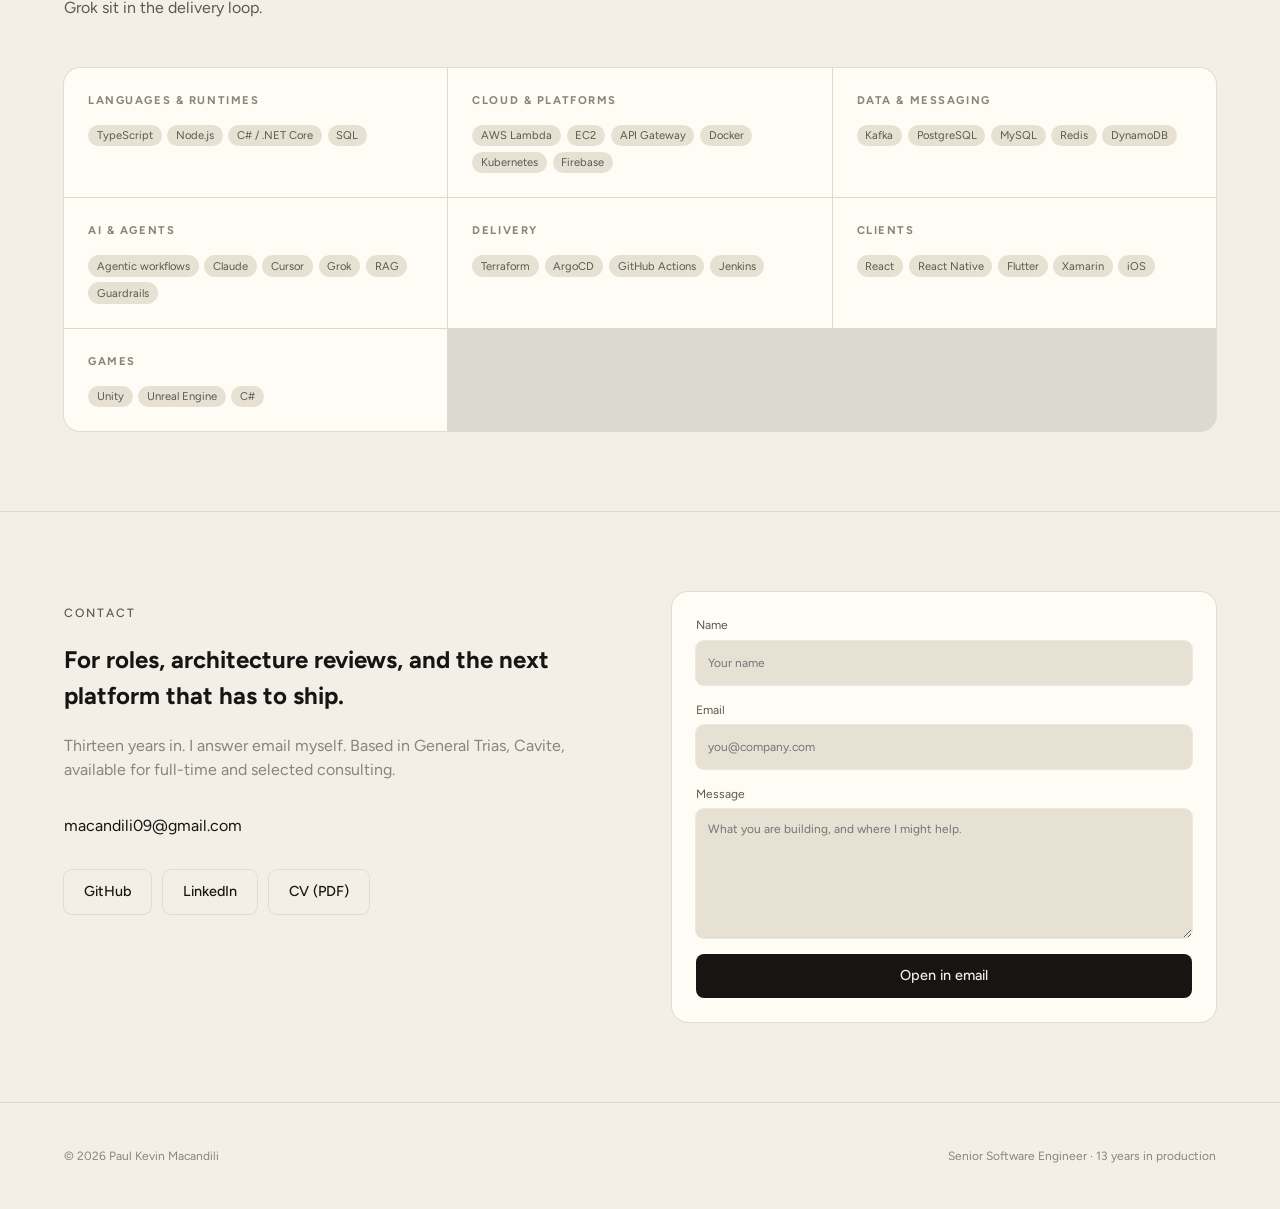
==== commit daf99f96: "Add joePAY: five live independent products." ====
--- a/pkm.html
+++ b/pkm.html
@@ -71,7 +71,7 @@
             <p class="eyebrow">Senior Software Engineer · General Trias, Cavite, Philippines</p>
             <h1>Paul Kevin Macandili</h1>
             <p class="lede">Thirteen years shipping production software, from the first financial backend to leading architecture at Accenture.</p>
-            <p class="body">Technical lead who still writes the code. I take brittle, tightly-coupled systems and turn them into platforms teams can ship on independently. Alongside that work I design and ship independent products: JOSIE, AlbumKo, EOG, and TradeKo.</p>
+            <p class="body">Technical lead who still writes the code. I take brittle, tightly-coupled systems and turn them into platforms teams can ship on independently. Alongside that work I design and ship independent products: JOSIE, AlbumKo, EOG, TradeKo, and joePAY.</p>
             <div class="actions">
               <a class="btn btn-primary" href="#contact">Start a conversation</a>
               <a class="btn btn-ghost" href="https://github.com/ginxx009" target="_blank" rel="noreferrer">GitHub</a>
@@ -101,8 +101,8 @@
             </div>
             <div>
               <dt>Independent products</dt>
-              <dd>4 live</dd>
-              <dd class="note">JOSIE · AlbumKo · EOG</dd>
+              <dd>5 live</dd>
+              <dd class="note">JOSIE · AlbumKo · EOG · TradeKo · joePAY</dd>
             </div>
           </dl>
         </div>
@@ -114,7 +114,7 @@
         <header class="sec-h">
           <p class="eyebrow">Products</p>
           <h2>Selected platforms I built and still run.</h2>
-          <p>Independent products in production. AI, consumer mobile, operations, and a marketplace. Live URLs, not mockups.</p>
+          <p>Independent products in production. AI, consumer mobile, operations, a marketplace, and payments. Live URLs, not mockups.</p>
         </header>
         <ul class="work">
           <li>
@@ -161,6 +161,20 @@
           </li>
           <li>
             <article class="card">
+              <div class="visual" style="padding:0;min-height:11rem"><img src="images/joepay.jpg" alt="joePAY home page" /></div>
+              <div class="card-body">
+                <div>
+                  <p class="kicker">Payments / Independent · live</p>
+                  <h3>joePAY</h3>
+                  <p>Merchant of record for Filipino developers. Sells their software, collects the payment, issues the receipt, files the taxes, and pays out to GCash, Maya, or bank twice a week.</p>
+                </div>
+                <ul class="tags"><li>TypeScript</li><li>NestJS</li><li>Next.js</li><li>PostgreSQL</li><li>Xendit</li></ul>
+                <p><a href="https://joepay.net" target="_blank" rel="noreferrer">joepay.net →</a></p>
+              </div>
+            </article>
+          </li>
+          <li>
+            <article class="card">
               <div class="visual" style="padding:0;min-height:11rem"><img src="images/tradeko.jpg" alt="" /></div>
               <div class="card-body">
                 <div>
@@ -180,7 +194,7 @@
                 <div>
                   <p class="kicker">Independent practice / since 2020</p>
                   <h3>Joe Solutions</h3>
-                  <p>Home of JOSIE, AlbumKo, EOG, and TradeKo. Independent products, built in Quezon City.</p>
+                  <p>Home of JOSIE, AlbumKo, EOG, TradeKo, and joePAY. Independent products, built in Quezon City.</p>
                 </div>
                 <ul class="tags"><li>React</li><li>Node.js</li><li>PostgreSQL</li><li>AWS</li></ul>
                 <p><a href="https://joesolutions.ph" target="_blank" rel="noreferrer">joesolutions.ph →</a></p>
@@ -365,7 +379,7 @@
             <div>
               <h3>Independent Product Engineer</h3>
               <ul>
-                <li>Design and ship independent products: JOSIE, AlbumKo, EOG Business Hub, and TradeKo.</li>
+                <li>Design and ship independent products: JOSIE, AlbumKo, EOG Business Hub, TradeKo, and joePAY.</li>
                 <li>Own architecture through production for AI assistants, consumer mobile, marketplaces, and operations software.</li>
                 <li>Use agentic AI in the delivery loop (Claude, Cursor, Grok) for design, implementation, and review, with a human still on the merge.</li>
               </ul>
--- a/css/pkm.css
+++ b/css/pkm.css
@@ -76,9 +76,9 @@
 .sec-h h2 { font-family: var(--font-display); font-weight: 500; font-size: clamp(2rem, 4vw, 3rem); letter-spacing: -0.02em; margin: 0.75rem 0 0; text-wrap: balance; }
 .sec-h p { color: var(--muted); margin: 1rem 0 0; text-wrap: pretty; }
 .work { display: grid; grid-template-columns: 1fr 1fr; gap: 1rem; margin: 3rem 0 0; padding: 0; list-style: none; }
-.work li:first-child { grid-column: 1 / -1; }
+.work li:first-child, .work li:last-child:nth-child(even) { grid-column: 1 / -1; }
 .card { display: flex; flex-direction: column; overflow: hidden; background: var(--surface); border-radius: 16px; box-shadow: var(--shadow); color: inherit; text-align: left; border: 0; width: 100%; min-width: 0; }
-.work li:first-child .card { display: grid; grid-template-columns: 1fr 1fr; }
+.work li:first-child .card, .work li:last-child:nth-child(even) .card { display: grid; grid-template-columns: 1fr 1fr; }
 .work.stack-cards { grid-template-columns: 1fr; }
 .work.stack-cards li { grid-column: 1 / -1; }
 .work.stack-cards .card { display: grid; grid-template-columns: 1fr 1fr; align-items: stretch; }
@@ -122,7 +122,7 @@
   .nav-links { display: none; }
   .menu-btn { display: grid; place-items: center; }
   .hero-grid { grid-template-columns: 1fr; grid-template-rows: none; }
-  .work, .work li:first-child .card, .work.stack-cards .card, .timeline li, .split, .split-3, .stack, .contact { grid-template-columns: 1fr; }
+  .work, .work li:first-child .card, .work li:last-child:nth-child(even) .card, .work.stack-cards .card, .timeline li, .split, .split-3, .stack, .contact { grid-template-columns: 1fr; }
   .photo { grid-column: auto; grid-row: auto; order: 2; justify-self: center; max-width: 22rem; min-height: 22rem; }
   .photo img { position: absolute; }
   .metrics { grid-column: auto; order: 3; grid-template-columns: 1fr; }
